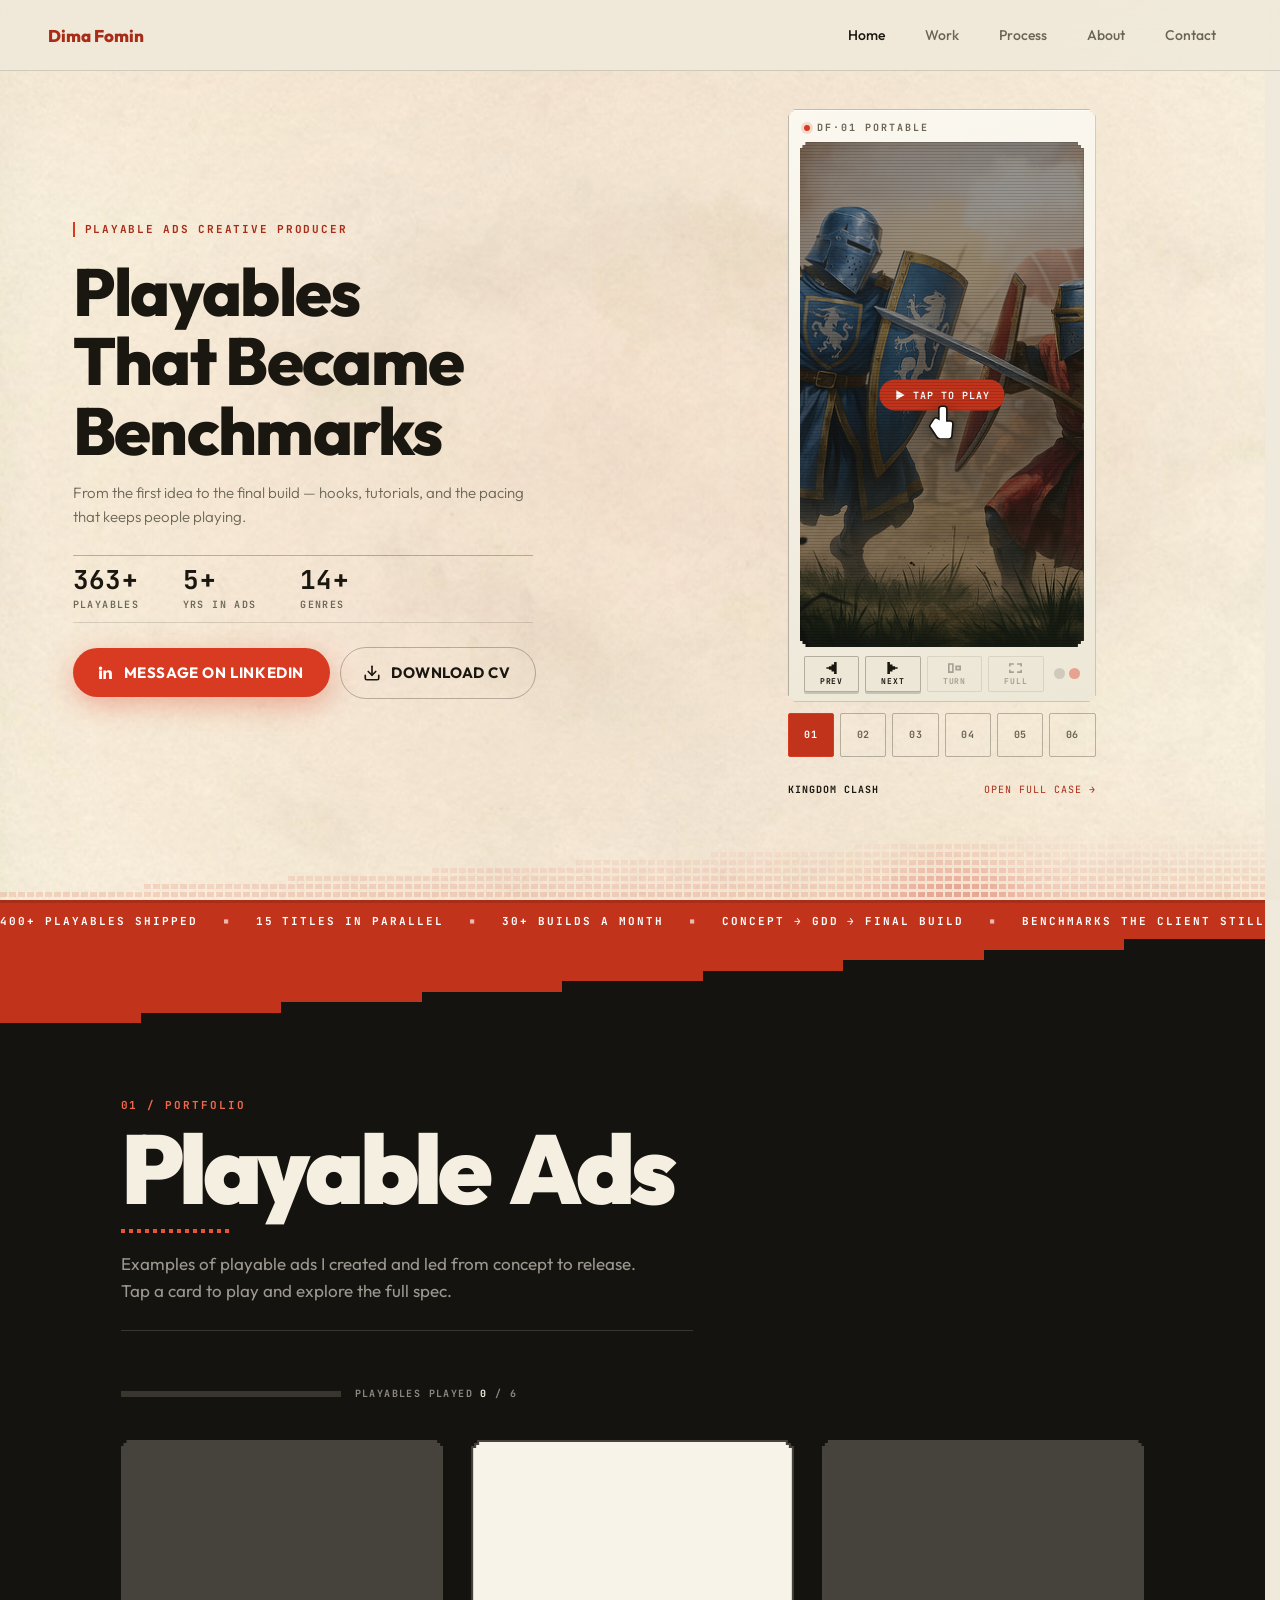
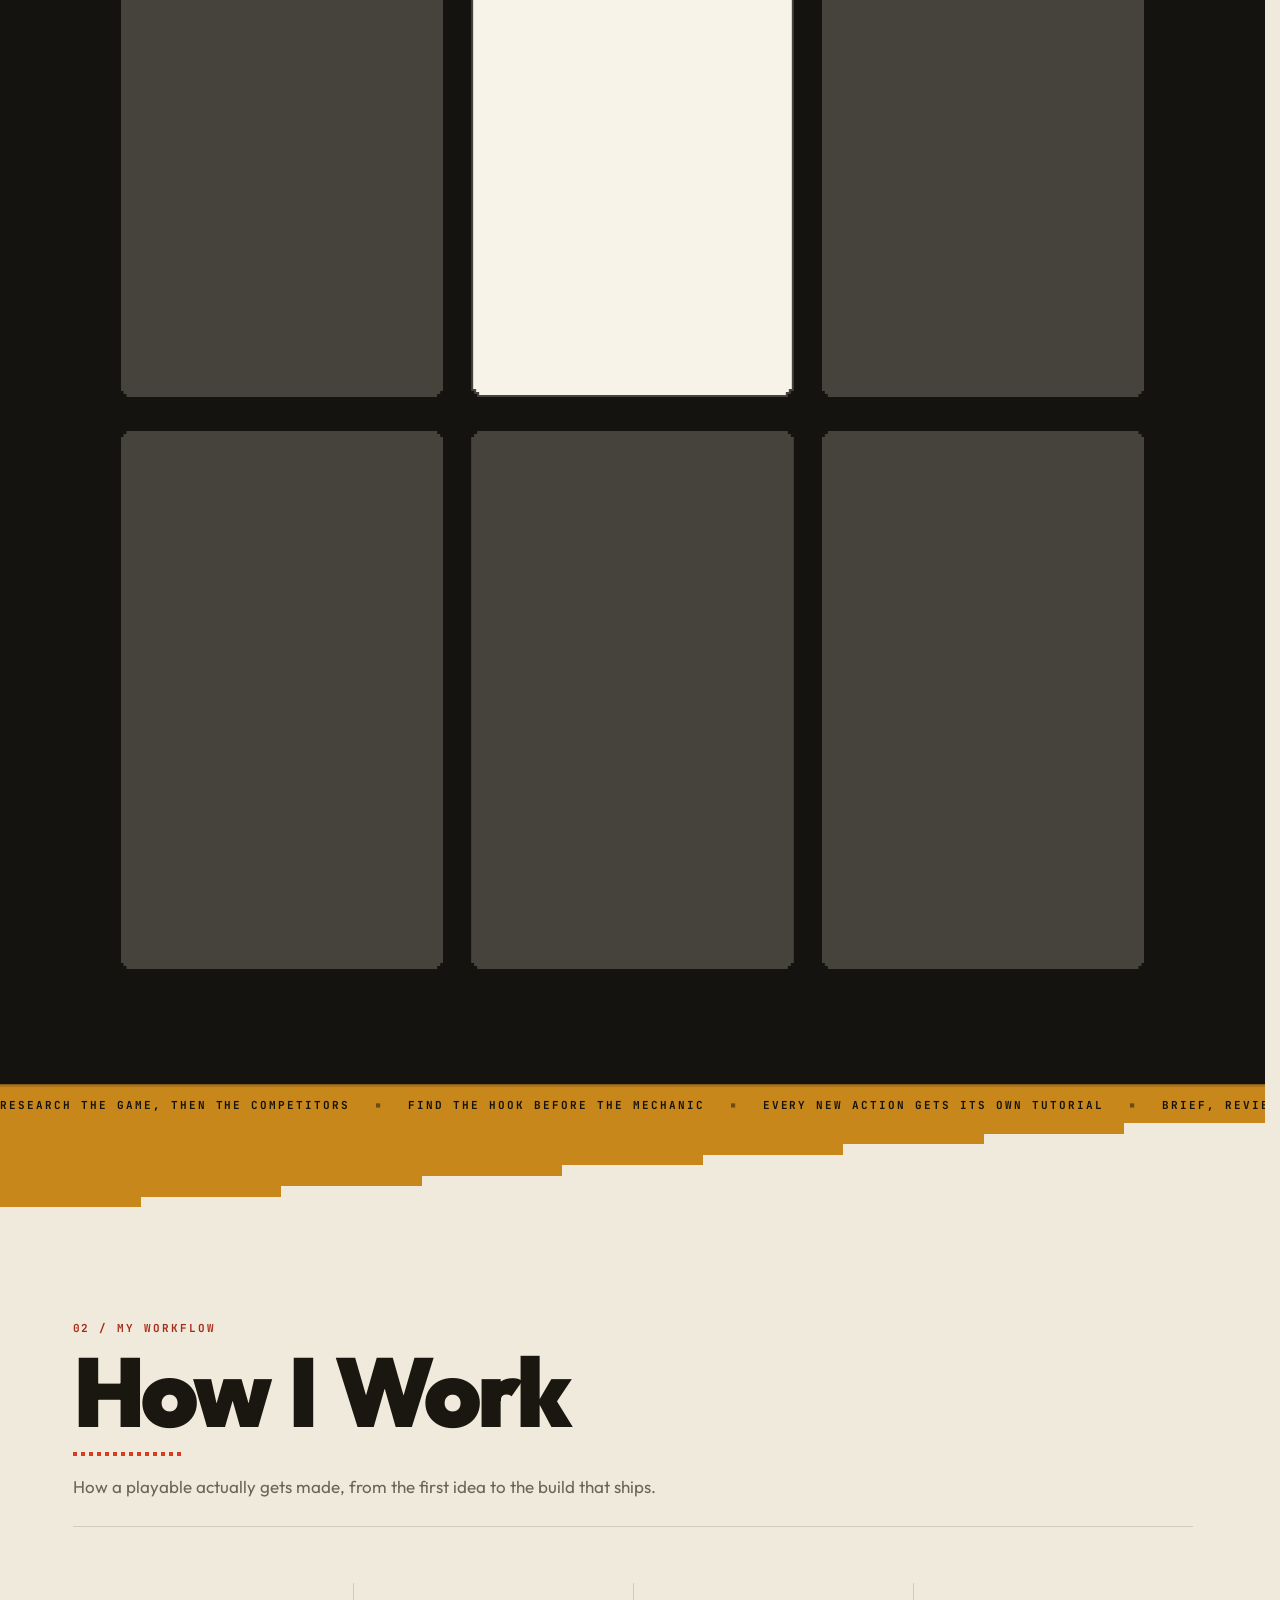
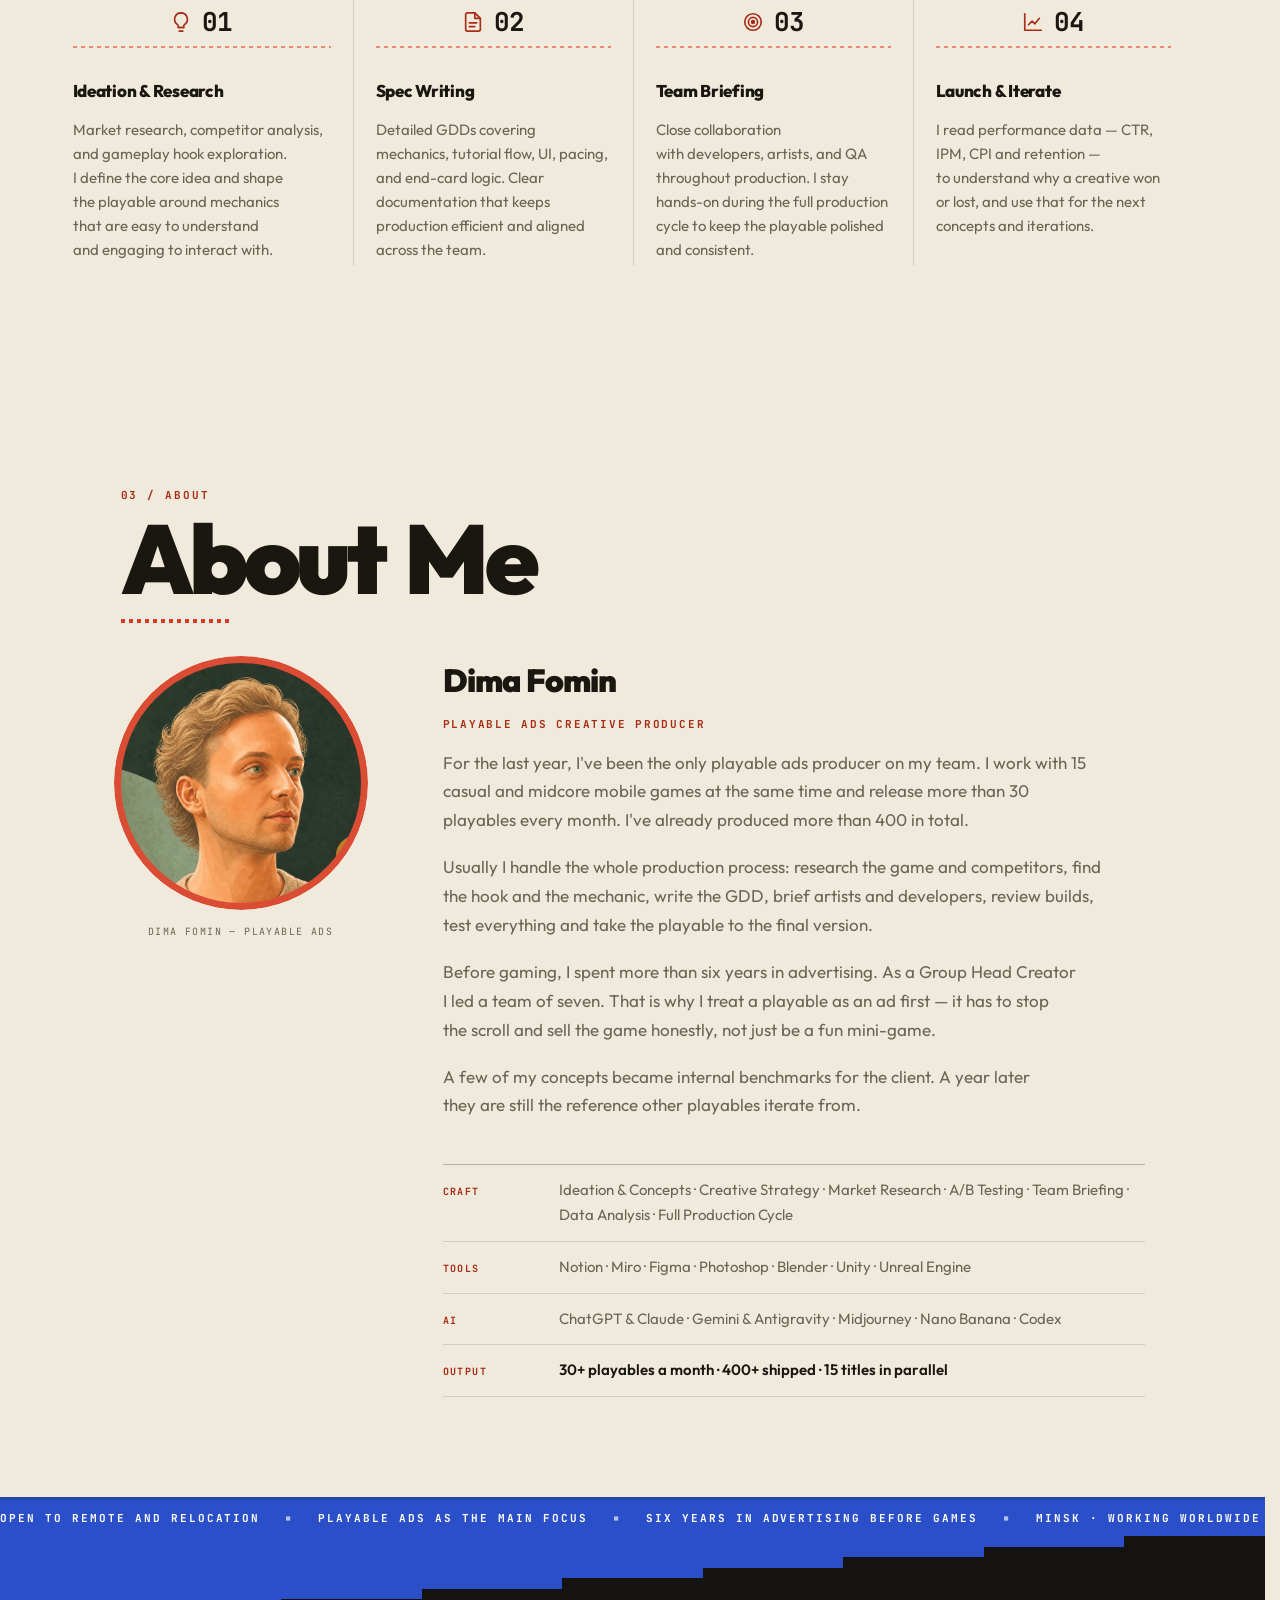
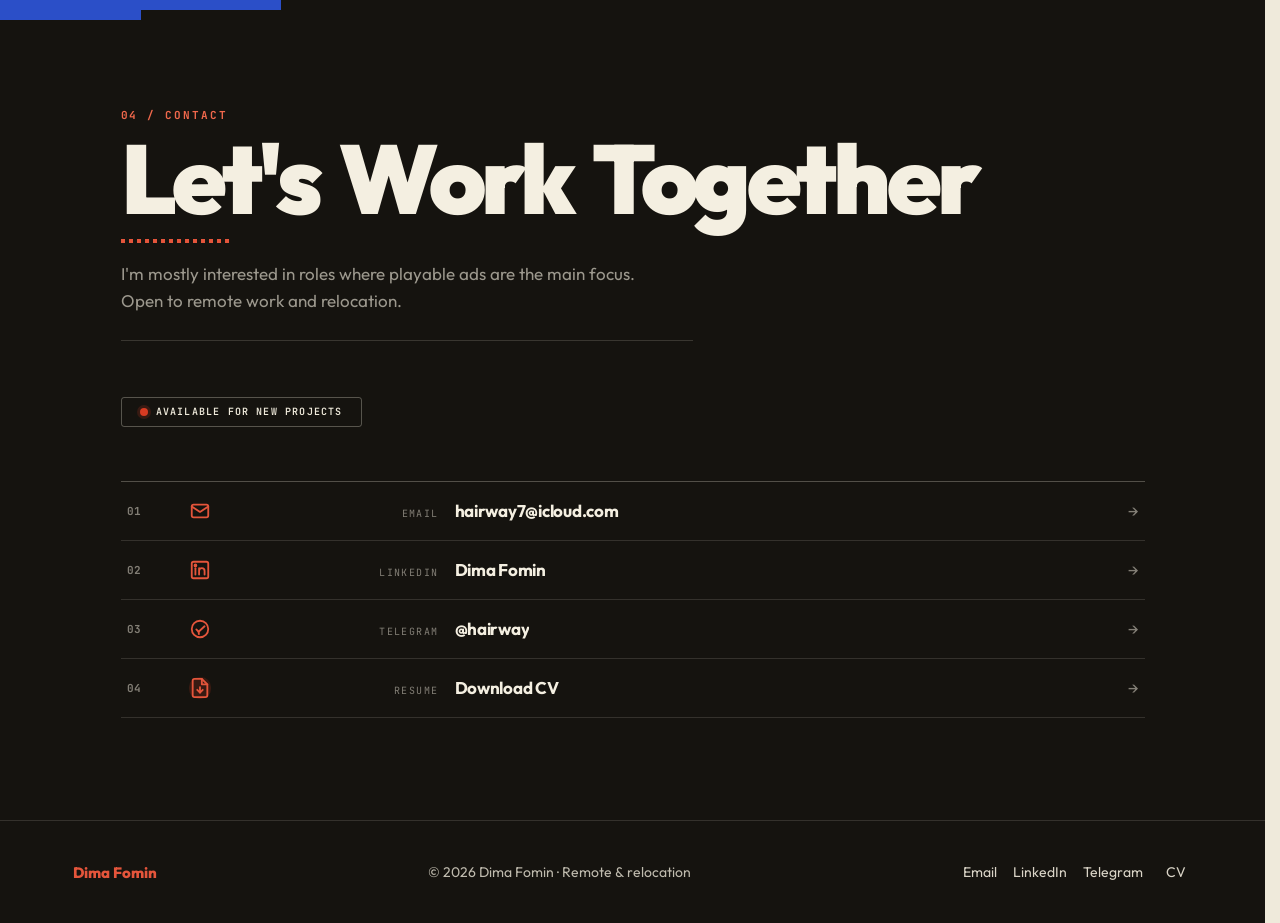
==== index.html @ 3c89cc89 "Hold the focus captions until the device has arrived The captions came out of display:none, which sk" ====
<!DOCTYPE html>
<html lang="en">
<head>
    <meta charset="UTF-8">
    <meta name="viewport" content="width=device-width, initial-scale=1.0, viewport-fit=cover">
    <meta name="description" content="Dima Fomin is a Playable Ads Creative Producer with 400+ playables produced across mobile games, from concept and GDD to production and QA.">
    <title>Dima Fomin | Playable Ads Creative Producer</title>
    <link rel="canonical" href="https://dima-fomin-my-portfolio.vercel.app/">
    <!-- Google Search Console ownership check — removing this un-verifies the property. -->
    <meta name="google-site-verification" content="kq7eRICVvbbvNA7IhNVWMTS0sqqfSNa-OddFI8MEJKI">
    <script src="gate-config.js"></script>
    <!-- Social sharing (Open Graph / Twitter) — so a pasted link shows a preview card -->
    <meta property="og:type" content="website">
    <meta property="og:url" content="https://dima-fomin-my-portfolio.vercel.app/">
    <meta property="og:title" content="Dima Fomin | Playable Ads Creative Producer">
    <meta property="og:description" content="Playable ads from concept to launch — gameplay hooks, intuitive tutorials, and conversion-driven design. Tap in to play real cases.">
    <meta property="og:image" content="https://dima-fomin-my-portfolio.vercel.app/og-image.jpg?v=3">
    <meta property="og:image:alt" content="Dima Fomin — Playable Ads Creative Producer">
    <meta name="twitter:card" content="summary_large_image">
    <meta name="twitter:title" content="Dima Fomin | Playable Ads Creative Producer">
    <meta name="twitter:description" content="Playable ads from concept to launch — gameplay hooks, intuitive tutorials, and conversion-driven design.">
    <meta name="twitter:image" content="https://dima-fomin-my-portfolio.vercel.app/og-image.jpg?v=3">
    <script type="application/ld+json">
    {
        "@context": "https://schema.org",
        "@type": "ProfilePage",
        "dateCreated": "2026-05-14T21:06:52+03:00",
        "dateModified": "2026-09-02T22:33:40+03:00",
        "mainEntity": {
            "@type": "Person",
            "@id": "https://dima-fomin-my-portfolio.vercel.app/#dima-fomin",
            "name": "Dima Fomin",
            "url": "https://dima-fomin-my-portfolio.vercel.app/",
            "image": "https://dima-fomin-my-portfolio.vercel.app/dima_photo.jpg",
            "jobTitle": "Playable Ads Creative Producer",
            "description": "Playable Ads Creative Producer with 400+ playables produced across mobile games, covering creative research, game mechanics, GDD writing, production, QA, and AI-assisted workflows.",
            "sameAs": [
                "https://www.linkedin.com/in/dima-fomin-185b94246/"
            ],
            "knowsAbout": [
                "Playable Ads",
                "Creative Production",
                "Creative Strategy",
                "Game Design",
                "Mobile Games",
                "User Acquisition",
                "Creative Testing",
                "HTML5",
                "Generative AI"
            ]
        }
    }
    </script>
    <link rel="icon" href="data:image/svg+xml,%3Csvg xmlns='http://www.w3.org/2000/svg' viewBox='0 0 100 100'%3E%3Ctext y='.9em' font-size='90'%3E%F0%9F%8E%AE%3C/text%3E%3C/svg%3E">
    <link rel="preconnect" href="https://fonts.googleapis.com">
    <link rel="preconnect" href="https://fonts.gstatic.com" crossorigin>
    <link href="https://fonts.googleapis.com/css2?family=JetBrains+Mono:wght@500;700&family=Outfit:wght@300;400;600;700;800;900&display=swap" rel="stylesheet" media="print" onload="this.media='all'">
    <noscript><link href="https://fonts.googleapis.com/css2?family=JetBrains+Mono:wght@500;700&family=Outfit:wght@300;400;600;700;800;900&display=swap" rel="stylesheet"></noscript>
    <link rel="stylesheet" href="style.css?v=80">
    <!-- with scripting off the observers never fire, so the reveal states
         would hide the page for good -->
    <noscript><style>.reveal,.reveal-blur{opacity:1!important;transform:none!important;filter:none!important;animation:none!important}</style></noscript>
</head>
<body>

<!-- GATE -->
<div id="gate" hidden>
    <div class="gate-box">
        <div class="gate-icon">🔐</div>
        <h2>Portfolio Access</h2>
        <p>This&nbsp;portfolio is&nbsp;password protected. Enter the&nbsp;password to&nbsp;continue.</p>
        <input id="pwInput" class="gate-input" type="password" placeholder="Password" autofocus>
        <button class="gate-btn" onclick="checkAuth()">Enter →</button>
        <div class="gate-error" id="gateError"></div>
    </div>
</div>

<!-- NAV -->
<nav>
    <a class="nav-logo" href="#home">Dima Fomin</a>
    <div class="nav-links">
        <a href="#home">Home</a>
        <a href="#portfolio">Work</a>
        <a href="#process">Process</a>
        <a href="#about">About</a>
        <a href="#contacts">Contact</a>
    </div>
    <button class="nav-burger" id="burger" onclick="toggleMenu()" aria-label="Menu">
        <span></span><span></span><span></span>
    </button>
</nav>
<div class="nav-drawer" id="drawer">
    <a href="#home" onclick="closeMenu()">Home</a>
    <a href="#portfolio" onclick="closeMenu()">Work</a>
    <a href="#process" onclick="closeMenu()">Process</a>
    <a href="#about" onclick="closeMenu()">About</a>
    <a href="#contacts" onclick="closeMenu()">Contact</a>
    <a href="dima_cv.pdf" download="Dima_Fomin_CV_Creative_Producer_Playable.pdf" class="nav-drawer-cv" onclick="closeMenu()">↓ Download CV</a>
</div>

<!-- HERO -->
<section id="home">
    <canvas id="heroField" aria-hidden="true"></canvas>
    <!-- focus mode borrows the Work section's ink ground, so a running build
         is a place on the page rather than a state it fell into -->
    <div class="hero-inner">
    <div class="hero-left">
        <div class="hero-tag reveal-blur">Playable Ads Creative Producer</div>
        <h1 class="hero-title reveal-blur">Playables <span class="gradient">That&nbsp;Became Benchmarks</span></h1>
        <p class="hero-sub reveal-blur">From&nbsp;the&nbsp;first idea to&nbsp;the&nbsp;final build — hooks, tutorials, and&nbsp;the&nbsp;pacing that&nbsp;keeps people playing.</p>
        <div class="hero-stats reveal-blur">
            <div class="hero-stat">
                <div class="hero-stat-val"><span class="hstat-n" data-to="400">0</span><span>+</span></div>
                <div class="hero-stat-lbl">Playables</div>
            </div>
            <div class="hero-stat-div"></div>
            <div class="hero-stat">
                <div class="hero-stat-val"><span class="hstat-n" data-to="6">0</span><span>+</span></div>
                <div class="hero-stat-lbl">Yrs in&nbsp;Ads</div>
            </div>
            <div class="hero-stat-div"></div>
            <div class="hero-stat">
                <div class="hero-stat-val"><span class="hstat-n" data-to="15">0</span><span>+</span></div>
                <div class="hero-stat-lbl">Genres</div>
            </div>
        </div>
        <div class="hero-cta reveal-blur">
            <a href="https://www.linkedin.com/in/dima-fomin-185b94246/" target="_blank" rel="noopener noreferrer" class="btn-playnow" id="heroPlayBtn">
                <svg width="17" height="17" viewBox="0 0 24 24" fill="currentColor" aria-hidden="true"><path d="M4.98 3.5a2.5 2.5 0 1 1 0 5 2.5 2.5 0 0 1 0-5zM3 9h4v12H3zM9 9h3.8v1.7h.05c.53-.95 1.83-1.95 3.77-1.95C20.4 8.75 21 11 21 14.1V21h-4v-6.1c0-1.45-.03-3.3-2.05-3.3-2.05 0-2.37 1.57-2.37 3.2V21H9z"/></svg>
                MESSAGE ON&nbsp;LINKEDIN
            </a>
            <a href="dima_cv.pdf" download="Dima_Fomin_CV_Creative_Producer_Playable.pdf" class="btn-ghost btn-cv-hero">
                <svg width="15" height="15" viewBox="0 0 24 24" fill="none" stroke="currentColor" stroke-width="2.2" stroke-linecap="round" stroke-linejoin="round">
                    <path d="M21 15v4a2 2 0 0 1-2 2H5a2 2 0 0 1-2-2v-4"/>
                    <polyline points="7 10 12 15 17 10"/>
                    <line x1="12" y1="15" x2="12" y2="3"/>
                </svg>
                Download CV
            </a>
        </div>
    </div>
    <div class="hero-right reveal-blur">
        <div class="hero-console" id="heroConsole">
            <div class="hc-shell">
                <div class="hc-brand"><span class="hc-led"></span>DF&middot;01 PORTABLE</div>
                <div class="hc-screen">
                    <div class="hc-poster" id="hcPoster">
                        <img width="512" height="512" id="hcPosterImg" src="games/game1/preview.png" alt="Kingdom Clash cover">
                        <span class="hc-play"><svg width="13" height="13" viewBox="0 0 14 14" fill="currentColor"><path d="M3 2l9 5-9 5V2z"/></svg><b>Tap to&nbsp;play</b></span>
                    </div>
                    <iframe id="hcFrame" title="Playable preview" sandbox="allow-scripts allow-same-origin" scrolling="no"></iframe>
                    <span class="tutor-wrap hc-tutor" id="hcTutor" aria-hidden="true"><svg class="playable-hand" viewBox="0 0 32 42" fill="#fff" stroke="#15130F" stroke-width="2"><path d="M15.4,1.5 A3.3,3.3 0 0,0 12.1,4.8 L12.1,17.5 L10.6,16.6 A3.3,3.3 0 0,0 6,17.2 L1.6,23.9 A3.3,3.3 0 0,0 2,28.2 L9.3,39.1 A5.3,5.3 0 0,0 13.7,42 L24,42 A4.3,4.3 0 0,0 28.3,37.7 L29.5,23 A3.3,3.3 0 0,0 26.2,19.7 L22,19.7 L22,4.8 A3.3,3.3 0 0,0 18.7,1.5 Z"/></svg></span>
                </div>
                <div class="hc-controls" id="hcControls">
                    <button type="button" class="hc-key hc-arrow" id="hcPrev" aria-label="Previous playable">
                        <svg class="hc-ico hc-ico--arrow" viewBox="0 0 12 14" aria-hidden="true"><path d="M0 6h3v2H0z M3 5h3v4H3z M6 3h3v8H6z M9 0h3v14H9z"/></svg>
                        <b>Prev</b>
                    </button>
                    <button type="button" class="hc-key hc-arrow hc-arrow--next" id="hcNext" aria-label="Next playable">
                        <svg class="hc-ico hc-ico--arrow" viewBox="0 0 12 14" aria-hidden="true"><path d="M0 6h3v2H0z M3 5h3v4H3z M6 3h3v8H6z M9 0h3v14H9z"/></svg>
                        <b>Next</b>
                    </button>
                    <button type="button" class="hc-key hc-tool" id="hcRotate" aria-label="Switch to landscape" title="Turn the screen">
                        <svg class="hc-ico" viewBox="0 0 16 12" aria-hidden="true"><path d="M0 0h7v2H0z M0 10h7v2H0z M0 2h2v8H0z M5 2h2v8H5z M9 3h7v2H9z M9 7h7v2H9z M9 5h2v2H9z M14 5h2v2h-2z"/></svg>
                        <b>Turn</b>
                    </button>
                    <button type="button" class="hc-key hc-tool" id="hcFull" aria-label="Fullscreen" title="Fullscreen">
                        <svg class="hc-ico" viewBox="0 0 16 12" aria-hidden="true"><path d="M0 0h6v2H2v2H0z M10 0h6v4h-2V2h-4z M0 8h2v2h4v2H0z M14 8h2v4h-6v-2h4z"/></svg>
                        <b>Full</b>
                    </button>
                    <button type="button" class="hc-key hc-tool hc-tool--exit" id="hcExit" aria-label="Close the playable" title="Close (Esc)">
                        <svg class="hc-ico" viewBox="0 0 15 15" aria-hidden="true"><path d="M0 0h3v3H0z M3 3h3v3H3z M6 6h3v3H6z M9 9h3v3H9z M12 12h3v3h-3z M12 0h3v3h-3z M9 3h3v3H9z M3 9h3v3H3z M0 12h3v3H0z"/></svg>
                        <b>Exit</b>
                    </button>
                    <span class="hc-abtn" aria-hidden="true"></span><span class="hc-abtn" aria-hidden="true"></span>
                </div>
            </div>
            <div class="hc-slots" aria-label="Choose a playable">
                <button type="button" class="hc-slot is-active" data-game="1" data-title="Kingdom Clash" aria-label="Kingdom Clash">01</button>
                <button type="button" class="hc-slot" data-game="2" data-title="Railroad Empire" aria-label="Railroad Empire">02</button>
                <button type="button" class="hc-slot" data-game="3" data-title="Battle Lines" aria-label="Battle Lines">03</button>
                <button type="button" class="hc-slot" data-game="4" data-title="Pocket Tales" aria-label="Pocket Tales">04</button>
                <button type="button" class="hc-slot" data-game="5" data-title="Tap Arrows" aria-label="Tap Arrows">05</button>
                <button type="button" class="hc-slot" data-game="6" data-title="Tank Stars" aria-label="Tank Stars">06</button>
            </div>
            <div class="hc-meta">
                <span class="hc-now" id="hcNow">Kingdom Clash</span>
                <a class="hc-open" id="hcOpen" href="games/game1/index.html">Open full case &rarr;</a>
            </div>
        </div>
    </div>
    </div><!-- /.hero-inner -->
    <!-- caption for focus mode: fills the free side of the screen once the
         device takes the middle -->
    <aside class="focus-side focus-side--left" id="focusSideLeft" aria-hidden="true">
        <div class="fs-card">
            <div class="fs-body">
                <span class="fs-kicker">Dima Fomin</span>
                <span class="fs-title">Playable ads creative&nbsp;producer</span>
                <ul class="fs-stats">
                    <li><b>400+</b><span>playables shipped</span></li>
                    <li><b>6+</b><span>years in&nbsp;ads</span></li>
                    <li><b>15+</b><span>genres covered</span></li>
                </ul>
                <ul class="fs-links">
                    <li><a href="https://www.linkedin.com/in/dima-fomin-185b94246/" target="_blank" rel="noopener noreferrer">LinkedIn</a></li>
                    <li><a href="https://t.me/hairway" target="_blank" rel="noopener noreferrer">Telegram</a></li>
                    <li><a href="mailto:hairway7@icloud.com">Email</a></li>
                </ul>
            </div>
        </div>
    </aside>
    <aside class="focus-side" id="focusSide" aria-hidden="true">
        <div class="fs-card">
            <div class="fs-body">
                <span class="fs-kicker fs-kicker--live">Now playing</span>
                <span class="fs-title" id="fsTitle">Kingdom Clash</span>
                <p class="fs-note">The&nbsp;shipped build, running in&nbsp;full. Step through the&nbsp;rack with&nbsp;the&nbsp;arrows, turn the&nbsp;screen, or&nbsp;take it&nbsp;fullscreen.</p>
                <ul class="fs-stats fs-stats--meta">
                    <li><b id="fsIndex">01</b><span>of&nbsp;six playables on&nbsp;the&nbsp;shelf</span></li>
                </ul>
                <a class="fs-link" id="fsLink" href="games/game1/index.html">Open full case &rarr;</a>
                <span class="fs-hint">Esc &mdash; back to&nbsp;the&nbsp;page</span>
            </div>
        </div>
    </aside>
    <div class="scroll-hint" id="scrollHint">
        <div class="sh-icon-wrap">
            <div class="sh-ring sh-ring1"></div>
            <div class="sh-ring sh-ring2"></div>
            <div class="sh-mouse">
                <svg width="38" height="56" viewBox="0 0 38 56" fill="none">
                    <rect x="1.5" y="1.5" width="35" height="53" rx="17.5" stroke="white" stroke-width="2" stroke-opacity=".75"/>
                    <rect class="sh-wheel" x="16" y="11" width="6" height="16" rx="3" fill="white"/>
                </svg>
            </div>
            <div class="sh-finger">
                <svg class="sh-hand-svg" viewBox="0 0 32 42" fill="white" stroke="rgba(0,0,0,.2)" stroke-width="1">
                    <path d="M15.4,1.5 A3.3,3.3 0 0,0 12.1,4.8 L12.1,17.5 L10.6,16.6 A3.3,3.3 0 0,0 6,17.2 L1.6,23.9 A3.3,3.3 0 0,0 2,28.2 L9.3,39.1 A5.3,5.3 0 0,0 13.7,42 L24,42 A4.3,4.3 0 0,0 28.3,37.7 L29.5,23 A3.3,3.3 0 0,0 26.2,19.7 L22,19.7 L22,4.8 A3.3,3.3 0 0,0 18.7,1.5 Z"/>
                </svg>
                <div class="sh-swipe-trail"></div>
            </div>
        </div>
        <div class="sh-chevrons">
            <div class="sh-chev"></div>
            <div class="sh-chev"></div>
            <div class="sh-chev"></div>
        </div>
        <span class="sh-label">
            <span class="sh-label-desktop">Scroll to&nbsp;explore</span>
            <span class="sh-label-mobile">Swipe to&nbsp;explore</span>
        </span>
    </div>
</section>

<!-- ACHIEVEMENT TOAST (PlayStation style) -->
<div id="achievementToast">
    <div class="ach-trophy bronze" id="achTrophy">🥉</div>
    <div class="ach-body">
        <div class="ach-header">Achievement Unlocked</div>
        <div class="ach-name" id="achName">First Steps</div>
        <div class="ach-desc" id="achDesc">Opened your first playable</div>
    </div>
</div>

<!-- PORTFOLIO -->

<div class="ticker " aria-hidden="true">
    <div class="ticker-track"><span>400+ playables shipped</span><b>&#9632;</b><span>15 titles in&nbsp;parallel</span><b>&#9632;</b><span>30+ builds a&nbsp;month</span><b>&#9632;</b><span>Concept &rarr; GDD &rarr; final build</span><b>&#9632;</b><span>Benchmarks the&nbsp;client still iterates from</span><b>&#9632;</b><span>400+ playables shipped</span><b>&#9632;</b><span>15 titles in&nbsp;parallel</span><b>&#9632;</b><span>30+ builds a&nbsp;month</span><b>&#9632;</b><span>Concept &rarr; GDD &rarr; final build</span><b>&#9632;</b><span>Benchmarks the&nbsp;client still iterates from</span><b>&#9632;</b></div>
</div>

<div class="stair stair--red-to-ink" data-dir="down" aria-hidden="true"><svg viewBox="0 0 1120 56" preserveAspectRatio="none"><path d="M0,56 L0.0,54.0 L40.0,54.0 L40.0,52.0 L80.0,52.0 L80.0,50.0 L120.0,50.0 L120.0,48.0 L160.0,48.0 L160.0,46.0 L200.0,46.0 L200.0,44.0 L240.0,44.0 L240.0,42.0 L280.0,42.0 L280.0,40.0 L320.0,40.0 L320.0,38.0 L360.0,38.0 L360.0,36.0 L400.0,36.0 L400.0,34.0 L440.0,34.0 L440.0,32.0 L480.0,32.0 L480.0,30.0 L520.0,30.0 L520.0,28.0 L560.0,28.0 L560.0,26.0 L600.0,26.0 L600.0,24.0 L640.0,24.0 L640.0,22.0 L680.0,22.0 L680.0,20.0 L720.0,20.0 L720.0,18.0 L760.0,18.0 L760.0,16.0 L800.0,16.0 L800.0,14.0 L840.0,14.0 L840.0,12.0 L880.0,12.0 L880.0,10.0 L920.0,10.0 L920.0,8.0 L960.0,8.0 L960.0,6.0 L1000.0,6.0 L1000.0,4.0 L1040.0,4.0 L1040.0,2.0 L1080.0,2.0 L1080.0,0.0 L1120.0,0.0 L1120,56 Z"/></svg></div>

<section id="portfolio">
    <div class="section-label reveal">Portfolio</div>
    <h2 class="section-title reveal">Playable Ads</h2>
    <p class="section-sub reveal">Examples of&nbsp;playable ads I created and&nbsp;led from&nbsp;concept to&nbsp;release. Tap&nbsp;a&nbsp;card to&nbsp;play and&nbsp;explore the&nbsp;full spec.</p>
    <div class="ach-progress-wrap reveal" id="achProgressWrap">
        <div class="ach-progress-bar-bg"><div class="ach-progress-bar-fill" id="achProgressFill"></div></div>
        <div class="ach-progress-label" id="achProgressLabel">Playables played <b>0</b> / 6</div>
    </div>
    <div class="games-grid" id="gamesGrid">
        <a class="game-card" href="games/game1/index.html" id="card-game1" data-tags="idle merge strategy">
            <span class="cart">
            <span class="cart-head"><span class="cart-no">Playable 01</span><span class="cart-badge">&#9733; Benchmark</span></span>
            <div class="tutor-wrap" id="tutorHand">
                <svg class="playable-hand" viewBox="0 0 32 42" fill="#fff" stroke="#000" stroke-width="2">
                    <path d="M15.4,1.5 A3.3,3.3 0 0,0 12.1,4.8 L12.1,17.5 L10.6,16.6 A3.3,3.3 0 0,0 6,17.2 L1.6,23.9 A3.3,3.3 0 0,0 2,28.2 L9.3,39.1 A5.3,5.3 0 0,0 13.7,42 L24,42 A4.3,4.3 0 0,0 28.3,37.7 L29.5,23 A3.3,3.3 0 0,0 26.2,19.7 L22,19.7 L22,4.8 A3.3,3.3 0 0,0 18.7,1.5 Z"/>
                </svg>
            </div>
            <div class="card-thumb loading">
                <div class="skeleton-shimmer"></div>
                <img width="512" height="512" src="games/game1/preview.png" alt="Kingdom Clash" loading="lazy">
                <div class="card-overlay">
                    <div class="card-play"><svg width="14" height="14" viewBox="0 0 14 14" fill="currentColor"><path d="M3 2l9 5-9 5V2z"/></svg>Open playable</div>
                </div>
            </div>
            <div class="card-body">
                <div class="card-tags"><span class="tag">Idle</span><span class="tag">Merge</span><span class="tag">Strategy</span><span class="cart-go">Play &#9656;</span></div>
                <div class="card-role">Ideation · Spec · Production</div>
                <div class="card-title">Kingdom Clash</div>
                <div class="card-desc">Built a&nbsp;unit-purchasing mechanic focused on&nbsp;readability, pacing, and&nbsp;escalating enemy pressure — from&nbsp;concept to&nbsp;final build.</div>
            </div>

                    </span>
        </a>
        <a class="game-card" href="games/game2/index.html" id="card-game2" data-tags="tycoon strategy casual">
            <span class="cart">
            <span class="cart-head"><span class="cart-no">Playable 02</span><span class="cart-badge">&#9733; Benchmark</span></span>
            <div class="card-thumb loading">
                <div class="skeleton-shimmer"></div>
                <img width="512" height="512" src="games/game2/preview.png" alt="Railroad Empire" loading="lazy">
                <div class="card-overlay">
                    <div class="card-play"><svg width="14" height="14" viewBox="0 0 14 14" fill="currentColor"><path d="M3 2l9 5-9 5V2z"/></svg>Open playable</div>
                </div>
            </div>
            <div class="card-body">
                <div class="card-tags"><span class="tag">Tycoon</span><span class="tag">Strategy</span><span class="tag">Casual</span><span class="cart-go">Play &#9656;</span></div>
                <div class="card-role">Concept · Spec · Production</div>
                <div class="card-title">Railroad Empire</div>
                <div class="card-desc">Designed the&nbsp;level, economy, resource collection, and&nbsp;upgrade systems for&nbsp;a&nbsp;full-funnel playable ad with&nbsp;end-to-end production ownership.</div>
            </div>

                    </span>
        </a>
        <a class="game-card" href="games/game3/index.html" id="card-game3" data-tags="puzzle rpg match-3">
            <span class="cart">
            <span class="cart-head"><span class="cart-no">Playable 03</span><span class="cart-badge">&#9733; Benchmark</span></span>
            <div class="card-thumb loading">
                <div class="skeleton-shimmer"></div>
                <img width="512" height="512" src="games/game3/preview.png?v=2" alt="Battle Lines" loading="lazy">
                <div class="card-overlay">
                    <div class="card-play"><svg width="14" height="14" viewBox="0 0 14 14" fill="currentColor"><path d="M3 2l9 5-9 5V2z"/></svg>Open playable</div>
                </div>
            </div>
            <div class="card-body">
                <div class="card-tags"><span class="tag">Puzzle</span><span class="tag">Match-3</span><span class="tag">RPG</span><span class="cart-go">Play &#9656;</span></div>
                <div class="card-role">Concept · Spec · Direction</div>
                <div class="card-title">Battle Lines: Puzzle Fighter</div>
                <div class="card-desc">Built the&nbsp;level flow, enemy placement, difficulty pacing, and&nbsp;player navigation systems.</div>
            </div>

                    </span>
        </a>
        <a class="game-card" href="games/game4/index.html" id="card-game4" data-tags="survival city-builder casual">
            <span class="cart">
            <span class="cart-head"><span class="cart-no">Playable 04</span><span class="cart-badge cart-badge--empty"></span></span>
            <div class="card-thumb loading">
                <div class="skeleton-shimmer"></div>
                <img width="512" height="512" src="games/game4/preview.png" alt="Pocket Tales" loading="lazy">
                <div class="card-overlay">
                    <div class="card-play"><svg width="14" height="14" viewBox="0 0 14 14" fill="currentColor"><path d="M3 2l9 5-9 5V2z"/></svg>Open playable</div>
                </div>
            </div>
            <div class="card-body">
                <div class="card-tags"><span class="tag">Survival</span><span class="tag">City Builder</span><span class="tag">Casual</span><span class="cart-go">Play &#9656;</span></div>
                <div class="card-role">Direction · Brief · Mechanics</div>
                <div class="card-title">Pocket Tales</div>
                <div class="card-desc">Directed gameplay scenarios, designed new mechanics, and&nbsp;led the&nbsp;playable through full production from&nbsp;concept to&nbsp;launch.</div>
            </div>

                    </span>
        </a>
        <a class="game-card" href="games/game5/index.html" id="card-game5" data-tags="puzzle logic casual">
            <span class="cart">
            <span class="cart-head"><span class="cart-no">Playable 05</span><span class="cart-badge cart-badge--empty"></span></span>
            <div class="card-thumb loading">
                <div class="skeleton-shimmer"></div>
                <img width="512" height="512" src="games/game5/preview.png" alt="Tap Arrows Gallery" loading="lazy">
                <div class="card-overlay">
                    <div class="card-play"><svg width="14" height="14" viewBox="0 0 14 14" fill="currentColor"><path d="M3 2l9 5-9 5V2z"/></svg>Open playable</div>
                </div>
            </div>
            <div class="card-body">
                <div class="card-tags"><span class="tag">Puzzle</span><span class="tag">Logic</span><span class="tag">Casual</span><span class="cart-go">Play &#9656;</span></div>
                <div class="card-role">Concept · Spec · Production</div>
                <div class="card-title">Tap Arrows Gallery</div>
                <div class="card-desc">Created a&nbsp;music-based mechanic adapted to&nbsp;the&nbsp;game's existing core loop, with&nbsp;full production from&nbsp;concept to&nbsp;launch.</div>
            </div>

                    </span>
        </a>
        <a class="game-card" href="games/game6/index.html" id="card-game6" data-tags="arcade action turn-based">
            <span class="cart">
            <span class="cart-head"><span class="cart-no">Playable 06</span><span class="cart-badge cart-badge--empty"></span></span>
            <div class="card-thumb loading">
                <div class="skeleton-shimmer"></div>
                <img width="512" height="512" src="games/game6/preview.png" alt="Tank Stars" loading="lazy">
                <div class="card-overlay">
                    <div class="card-play"><svg width="14" height="14" viewBox="0 0 14 14" fill="currentColor"><path d="M3 2l9 5-9 5V2z"/></svg>Open playable</div>
                </div>
            </div>
            <div class="card-body">
                <div class="card-tags"><span class="tag">Arcade</span><span class="tag">Action</span><span class="tag">Turn-Based</span><span class="cart-go">Play &#9656;</span></div>
                <div class="card-role">Concept · Hook · Production</div>
                <div class="card-title">Tank Stars</div>
                <div class="card-desc">Designed a&nbsp;hook-driven gameplay scenario with&nbsp;balanced progression, upgrade mechanics, and&nbsp;full playable production.</div>
            </div>

                    </span>
        </a>
    </div>
</section>


<!-- PROCESS -->
<div class="ticker ticker--amber" aria-hidden="true">
    <div class="ticker-track"><span>Research the&nbsp;game, then the&nbsp;competitors</span><b>&#9632;</b><span>Find the&nbsp;hook before the&nbsp;mechanic</span><b>&#9632;</b><span>Every new action gets its&nbsp;own tutorial</span><b>&#9632;</b><span>Brief, review, test, ship</span><b>&#9632;</b><span>Read the&nbsp;numbers, iterate</span><b>&#9632;</b><span>Research the&nbsp;game, then the&nbsp;competitors</span><b>&#9632;</b><span>Find the&nbsp;hook before the&nbsp;mechanic</span><b>&#9632;</b><span>Every new action gets its&nbsp;own tutorial</span><b>&#9632;</b><span>Brief, review, test, ship</span><b>&#9632;</b><span>Read the&nbsp;numbers, iterate</span><b>&#9632;</b></div>
</div>

<div class="stair stair--amber-to-bone" data-dir="down" aria-hidden="true"><svg viewBox="0 0 1120 56" preserveAspectRatio="none"><path d="M0,56 L0.0,54.0 L40.0,54.0 L40.0,52.0 L80.0,52.0 L80.0,50.0 L120.0,50.0 L120.0,48.0 L160.0,48.0 L160.0,46.0 L200.0,46.0 L200.0,44.0 L240.0,44.0 L240.0,42.0 L280.0,42.0 L280.0,40.0 L320.0,40.0 L320.0,38.0 L360.0,38.0 L360.0,36.0 L400.0,36.0 L400.0,34.0 L440.0,34.0 L440.0,32.0 L480.0,32.0 L480.0,30.0 L520.0,30.0 L520.0,28.0 L560.0,28.0 L560.0,26.0 L600.0,26.0 L600.0,24.0 L640.0,24.0 L640.0,22.0 L680.0,22.0 L680.0,20.0 L720.0,20.0 L720.0,18.0 L760.0,18.0 L760.0,16.0 L800.0,16.0 L800.0,14.0 L840.0,14.0 L840.0,12.0 L880.0,12.0 L880.0,10.0 L920.0,10.0 L920.0,8.0 L960.0,8.0 L960.0,6.0 L1000.0,6.0 L1000.0,4.0 L1040.0,4.0 L1040.0,2.0 L1080.0,2.0 L1080.0,0.0 L1120.0,0.0 L1120,56 Z"/></svg></div>
<section id="process">
    <div class="section-label reveal">My&nbsp;Workflow</div>
    <h2 class="section-title reveal">How&nbsp;I Work</h2>
    <p class="section-sub reveal">How&nbsp;a&nbsp;playable actually gets made, from&nbsp;the&nbsp;first idea to&nbsp;the&nbsp;build that&nbsp;ships.</p>
    <div class="process-track">
        <div class="process-step reveal">
            <div class="process-num">
                <span class="pnum-icon"><svg viewBox="0 0 24 24" fill="none" stroke="currentColor" stroke-width="1.8" stroke-linecap="round" stroke-linejoin="round"><path d="M9 18h6"/><path d="M10 22h4"/><path d="M12 2a7 7 0 0 0-4 12.7c.6.5 1 1.2 1 2V18h6v-1.3c0-.8.4-1.5 1-2A7 7 0 0 0 12 2Z"/></svg></span>
                <span class="pnum-badge">01</span>
            </div>
            <div class="process-content">
                <div class="process-title">Ideation &amp; Research</div>
                <div class="process-desc">Market research, competitor analysis, and&nbsp;gameplay hook exploration. I&nbsp;define the&nbsp;core idea and&nbsp;shape the&nbsp;playable around mechanics that&nbsp;are&nbsp;easy to&nbsp;understand and&nbsp;engaging to&nbsp;interact with.</div>
            </div>
        </div>
        <div class="process-step reveal">
            <div class="process-num">
                <span class="pnum-icon"><svg viewBox="0 0 24 24" fill="none" stroke="currentColor" stroke-width="1.8" stroke-linecap="round" stroke-linejoin="round"><path d="M14 2H6a2 2 0 0 0-2 2v16a2 2 0 0 0 2 2h12a2 2 0 0 0 2-2V8z"/><polyline points="14 2 14 8 20 8"/><line x1="8" y1="13" x2="16" y2="13"/><line x1="8" y1="17" x2="14" y2="17"/></svg></span>
                <span class="pnum-badge">02</span>
            </div>
            <div class="process-content">
                <div class="process-title">Spec Writing</div>
                <div class="process-desc">Detailed GDDs covering mechanics, tutorial flow, UI, pacing, and&nbsp;end-card logic. Clear documentation that&nbsp;keeps production efficient and&nbsp;aligned across the&nbsp;team.</div>
            </div>
        </div>
        <div class="process-step reveal">
            <div class="process-num">
                <span class="pnum-icon"><svg viewBox="0 0 24 24" fill="none" stroke="currentColor" stroke-width="1.8" stroke-linecap="round" stroke-linejoin="round"><circle cx="12" cy="12" r="9"/><circle cx="12" cy="12" r="5"/><circle cx="12" cy="12" r="1.5" fill="currentColor"/></svg></span>
                <span class="pnum-badge">03</span>
            </div>
            <div class="process-content">
                <div class="process-title">Team Briefing</div>
                <div class="process-desc">Close collaboration with&nbsp;developers, artists, and&nbsp;QA throughout production. I stay hands-on&nbsp;during the&nbsp;full production cycle to&nbsp;keep the&nbsp;playable polished and&nbsp;consistent.</div>
            </div>
        </div>
        <div class="process-step reveal">
            <div class="process-num">
                <span class="pnum-icon"><svg viewBox="0 0 24 24" fill="none" stroke="currentColor" stroke-width="1.8" stroke-linecap="round" stroke-linejoin="round"><path d="M3 3v18h18"/><path d="M7 15l4-4 3 3 5-6"/></svg></span>
                <span class="pnum-badge">04</span>
            </div>
            <div class="process-content">
                <div class="process-title">Launch &amp; Iterate</div>
                <div class="process-desc">I read performance data — CTR, IPM, CPI and&nbsp;retention — to&nbsp;understand why&nbsp;a&nbsp;creative won or&nbsp;lost, and&nbsp;use that&nbsp;for&nbsp;the&nbsp;next concepts and&nbsp;iterations.</div>
            </div>
        </div>
    </div>
</section>

<!-- ABOUT -->
<section id="about">
    <div class="section-label reveal">About</div>
    <h2 class="section-title reveal">About Me</h2>
    <div class="about-hero reveal">
        <div class="about-photo-wrap">
            <div class="about-photo" style="overflow: hidden; padding: 0;">
                <img src="dima_photo.jpg" width="900" height="1124" alt="Portrait" style="width: 100%; height: 100%; object-fit: cover; object-position: center top; transform-origin: 50% 42%; transform: scale(1.3); display: block;">
            </div>
        </div>
        <div class="about-bio">
            <div class="about-name">Dima Fomin</div>
            <div class="about-role">Playable Ads Creative Producer</div>
            <p class="about-text">For&nbsp;the&nbsp;last year, I've been the&nbsp;only&nbsp;playable ads producer on&nbsp;my&nbsp;team. I work with&nbsp;15 casual and&nbsp;midcore mobile games at&nbsp;the&nbsp;same time and&nbsp;release more than&nbsp;30 playables every month. I've already produced more than&nbsp;400 in&nbsp;total.</p>
            <p class="about-text">Usually I handle the&nbsp;whole production process: research the&nbsp;game and&nbsp;competitors, find the&nbsp;hook and&nbsp;the&nbsp;mechanic, write the&nbsp;GDD, brief artists and&nbsp;developers, review builds, test everything and&nbsp;take the&nbsp;playable to&nbsp;the&nbsp;final version.</p>
            <p class="about-text">Before gaming, I spent more than&nbsp;six years in&nbsp;advertising. As&nbsp;a&nbsp;Group Head Creator I&nbsp;led a&nbsp;team of&nbsp;seven. That&nbsp;is&nbsp;why&nbsp;I treat a&nbsp;playable as&nbsp;an&nbsp;ad first — it&nbsp;has&nbsp;to&nbsp;stop the&nbsp;scroll and&nbsp;sell the&nbsp;game honestly, not&nbsp;just&nbsp;be&nbsp;a&nbsp;fun mini-game.</p>
            <p class="about-text">A&nbsp;few of&nbsp;my&nbsp;concepts became internal benchmarks for&nbsp;the&nbsp;client. A&nbsp;year later they&nbsp;are&nbsp;still the&nbsp;reference other playables iterate from.</p>
            <div class="spec-sheet">
                <div class="spec-row"><div class="spec-key">Craft</div><div class="spec-val">Ideation &amp; Concepts · Creative Strategy · Market Research · A/B Testing · Team Briefing · Data Analysis · Full Production Cycle</div></div>
                <div class="spec-row"><div class="spec-key">Tools</div><div class="spec-val">Notion · Miro · Figma · Photoshop · Blender · Unity · Unreal Engine</div></div>
                <div class="spec-row"><div class="spec-key">AI</div><div class="spec-val">ChatGPT &amp; Claude · Gemini &amp; Antigravity · Midjourney · Nano Banana · Codex</div></div>
                <div class="spec-row"><div class="spec-key">Output</div><div class="spec-val">30+ playables a&nbsp;month · 400+ shipped · 15 titles in&nbsp;parallel</div></div>
            </div>
        </div>
    </div>
</section>


<div class="ticker ticker--alt" aria-hidden="true">
    <div class="ticker-track"><span>Open to&nbsp;remote and&nbsp;relocation</span><b>&#9632;</b><span>Playable ads as&nbsp;the&nbsp;main focus</span><b>&#9632;</b><span>Six years in&nbsp;advertising before games</span><b>&#9632;</b><span>Minsk &middot; working worldwide</span><b>&#9632;</b><span>Open to&nbsp;remote and&nbsp;relocation</span><b>&#9632;</b><span>Playable ads as&nbsp;the&nbsp;main focus</span><b>&#9632;</b><span>Six years in&nbsp;advertising before games</span><b>&#9632;</b><span>Minsk &middot; working worldwide</span><b>&#9632;</b></div>
</div>

<div class="stair stair--blue-to-ink" data-dir="down" aria-hidden="true"><svg viewBox="0 0 1120 56" preserveAspectRatio="none"><path d="M0,56 L0.0,54.0 L40.0,54.0 L40.0,52.0 L80.0,52.0 L80.0,50.0 L120.0,50.0 L120.0,48.0 L160.0,48.0 L160.0,46.0 L200.0,46.0 L200.0,44.0 L240.0,44.0 L240.0,42.0 L280.0,42.0 L280.0,40.0 L320.0,40.0 L320.0,38.0 L360.0,38.0 L360.0,36.0 L400.0,36.0 L400.0,34.0 L440.0,34.0 L440.0,32.0 L480.0,32.0 L480.0,30.0 L520.0,30.0 L520.0,28.0 L560.0,28.0 L560.0,26.0 L600.0,26.0 L600.0,24.0 L640.0,24.0 L640.0,22.0 L680.0,22.0 L680.0,20.0 L720.0,20.0 L720.0,18.0 L760.0,18.0 L760.0,16.0 L800.0,16.0 L800.0,14.0 L840.0,14.0 L840.0,12.0 L880.0,12.0 L880.0,10.0 L920.0,10.0 L920.0,8.0 L960.0,8.0 L960.0,6.0 L1000.0,6.0 L1000.0,4.0 L1040.0,4.0 L1040.0,2.0 L1080.0,2.0 L1080.0,0.0 L1120.0,0.0 L1120,56 Z"/></svg></div>

<!-- CONTACTS -->
<section id="contacts">
    <div class="section-label reveal">Contact</div>
    <h2 class="section-title reveal">Let's Work Together</h2>
    <p class="section-sub reveal">I'm mostly interested in&nbsp;roles where playable ads are&nbsp;the&nbsp;main focus. Open&nbsp;to&nbsp;remote work and&nbsp;relocation.</p>
    <div class="avail-status reveal">
        <span class="avail-dot"></span>
        Available for&nbsp;new projects
    </div>
    <div class="contact-grid reveal">
        <a class="contact-card" href="mailto:hairway7@icloud.com" id="contact-email">
            <span class="contact-no">01</span>
            <div class="contact-icon">
                <svg viewBox="0 0 24 24">
                    <rect x="3" y="5" width="18" height="14" rx="2"/>
                    <polyline points="3 7 12 13 21 7"/>
                </svg>
            </div>
            <div class="contact-info"><div class="contact-label">Email</div><div class="contact-value">hairway7@icloud.com</div></div>
        </a>
        <a class="contact-card" href="https://www.linkedin.com/in/dima-fomin-185b94246/" target="_blank" rel="noopener noreferrer" id="contact-li">
            <span class="contact-no">02</span>
            <div class="contact-icon">
                <svg viewBox="0 0 24 24"><rect x="3" y="3" width="18" height="18" rx="2"/><line x1="7" y1="10" x2="7" y2="17"/><circle cx="7" cy="7" r="1"/><path d="M11 17v-7M11 13a3 3 0 0 1 6 0v4"/></svg>
            </div>
            <div class="contact-info"><div class="contact-label">LinkedIn</div><div class="contact-value">Dima Fomin</div></div>
        </a>
        <a class="contact-card" href="https://t.me/hairway" target="_blank" rel="noopener noreferrer" id="contact-tg">
            <span class="contact-no">03</span>
            <div class="contact-icon">
                <svg viewBox="0 0 24 24"><circle cx="12" cy="12" r="9"/><path d="M8 12.5l2.5 2.5L17 9"/><path d="M10.5 15l.3 2.6"/></svg>
            </div>
            <div class="contact-info"><div class="contact-label">Telegram</div><div class="contact-value">@hairway</div></div>
        </a>
        <a class="contact-card contact-card--cv" href="dima_cv.pdf" download="Dima_Fomin_CV_Creative_Producer_Playable.pdf" id="contact-cv">
            <span class="contact-no">04</span>
            <div class="contact-icon">
                <svg viewBox="0 0 24 24">
                    <path d="M14 2H6a2 2 0 0 0-2 2v16a2 2 0 0 0 2 2h12a2 2 0 0 0 2-2V8z"/>
                    <polyline points="14 2 14 8 20 8"/>
                    <line x1="12" y1="11" x2="12" y2="17"/>
                    <polyline points="9 14 12 17 15 14"/>
                </svg>
            </div>
            <div class="contact-info"><div class="contact-label">Resume</div><div class="contact-value">Download CV</div></div>
        </a>
    </div>
</section>

<!-- FOOTER -->
<footer>
    <div class="footer-inner">
        <div class="footer-brand">
            <a class="footer-logo" href="#home">Dima Fomin</a>
        </div>
        <span class="footer-copy">&copy; 2026 Dima Fomin &middot; Remote &amp;&nbsp;relocation</span>
        <div class="footer-links">
            <a href="mailto:hairway7@icloud.com">Email</a>
            <a href="https://www.linkedin.com/in/dima-fomin-185b94246/" target="_blank" rel="noopener noreferrer">LinkedIn</a>
            <a href="https://t.me/hairway" target="_blank" rel="noopener noreferrer">Telegram</a>
            <a href="dima_cv.pdf" download="Dima_Fomin_CV_Creative_Producer_Playable.pdf">CV</a>
        </div>
    </div>
</footer>

<div class="sticky-cta" id="stickyCta">
    <a href="#contacts" class="sticky-cta-btn">Let's Talk →</a>
</div>

<script>
    // GATE_ENABLED lives in gate-config.js so the portfolio and the game pages
    // read the same flag. When false the gate never renders and the password
    // code below simply stays unused.
    // Obfuscated, NOT real security — a client-side gate only keeps the casually
    // curious out. Anyone can decode this; use server-side auth for real secrets.
    const PW_ENC = "bGV0c3RhbGs=";
    function checkAuth() {
        const val = document.getElementById('pwInput').value;
        let enc = '';
        try { enc = btoa(val); } catch (e) { enc = ''; } // btoa throws on non-ASCII input
        if (enc === PW_ENC) {
            sessionStorage.setItem('isAuthorized','true');
            document.getElementById('gate').style.display = 'none';
            revealHero();
        } else {
            document.getElementById('gateError').textContent = 'Incorrect password. Try again.';
            document.getElementById('pwInput').value = '';
            document.getElementById('pwInput').focus();
        }
    }
    document.getElementById('pwInput').addEventListener('keydown', e => { if(e.key==='Enter') checkAuth(); });

    // The hero's entrance plays only once the visitor is past the gate, so the
    // first impression actually lands instead of finishing behind the password.
    let heroRevealed = false;
    function revealHero() {
        if (heroRevealed) return;
        heroRevealed = true;
        document.body.classList.add('entered');
        document.querySelectorAll('.hstat-n').forEach(el => animateCounter(el, +el.dataset.to, 900));
        const sh = document.getElementById('scrollHint');
        if (sh && !sessionStorage.getItem('scrollHintSeen')) {
            setTimeout(() => {
                if (!sessionStorage.getItem('scrollHintSeen')) sh.classList.add('visible');
            }, 2400);
        }
    }
    // The gate ships hidden so crawlers and link-preview bots get the real page
    // instead of the password screen; it is revealed only when actually needed.
    if (GATE_ENABLED && sessionStorage.getItem('isAuthorized') !== 'true') {
        document.getElementById('gate').hidden = false;
    } else {
        revealHero();
    }

    function toggleMenu() {
        const b = document.getElementById('burger'), d = document.getElementById('drawer');
        b.classList.toggle('open'); d.classList.toggle('open');
        document.body.style.overflow = d.classList.contains('open') ? 'hidden' : '';
    }
    function closeMenu() {
        document.getElementById('burger').classList.remove('open');
        document.getElementById('drawer').classList.remove('open');
        document.body.style.overflow = '';
    }


    // ── SKELETON IMAGE LOADING ──
    document.querySelectorAll('.card-thumb.loading img').forEach(img => {
        const thumb = img.closest('.card-thumb');
        const onLoad = () => { thumb.classList.remove('loading'); thumb.classList.add('loaded'); };
        if (img.complete) onLoad();
        else img.addEventListener('load', onLoad);
    });

    // JS Ripple Effect for CTAs
    document.querySelectorAll('.btn-playnow, .btn-ghost').forEach(btn => {
        btn.addEventListener('click', function(e) {
            let rect = this.getBoundingClientRect();
            let x = e.clientX - rect.left;
            let y = e.clientY - rect.top;
            let ripple = document.createElement('span');
            ripple.className = 'ripple';
            ripple.style.left = x + 'px';
            ripple.style.top = y + 'px';
            let size = Math.max(rect.width, rect.height);
            ripple.style.width = size + 'px';
            ripple.style.height = size + 'px';
            ripple.style.marginTop = -(size/2) + 'px';
            ripple.style.marginLeft = -(size/2) + 'px';
            this.appendChild(ripple);
            setTimeout(() => ripple.remove(), 600);
        });
    });

    // ── SCROLL HINT TUTORIAL ── (revealHero shows it once the hero settles)
    const scrollHint = document.getElementById('scrollHint');
    if (scrollHint && !sessionStorage.getItem('scrollHintSeen')) {
        window.addEventListener('scroll', () => {
            scrollHint.classList.remove('visible');
            scrollHint.classList.add('gone');
            sessionStorage.setItem('scrollHintSeen', '1');
        }, { passive: true, once: true });
    }

    // ── HERO STATS COUNTER ── (run by revealHero, in sync with the entrance)
    function animateCounter(el, target, dur) {
        let v = 0, step = target / (dur / 16);
        const tick = () => { v = Math.min(v + step, target); el.textContent = Math.round(v); if (v < target) requestAnimationFrame(tick); };
        requestAnimationFrame(tick);
    }

    // Hero Background Glow Parallax
    const homeSect = document.getElementById('home');
    if (homeSect) {
        homeSect.addEventListener('mousemove', e => {
            const rect = homeSect.getBoundingClientRect();
            const x = ((e.clientX - rect.left) / rect.width) * 100;
            const y = ((e.clientY - rect.top) / rect.height) * 100;
            homeSect.style.setProperty('--mouse-x', `${x}%`);
            homeSect.style.setProperty('--mouse-y', `${y}%`);
        });
    }

    // ── ACHIEVEMENTS ──
    const PS_ACHIEVEMENTS = [
        { id: 'first', emoji: '🎮', name: 'First Contact',   desc: 'Opened your first playable',  plays: 1 },
        { id: 'plat',  emoji: '💎', name: 'Master Explorer', desc: 'You played ALL 6 playables!', plays: 6 },
    ];
    const HIDDEN_ACHIEVEMENTS = {
        contact: { id: 'contact', emoji: '🤝', name: 'Let\'s Talk', desc: 'Clicked a contact link' }
    };
    const TOTAL_GAMES = 6;
    let playsCount = +(sessionStorage.getItem('playsCount') || 0);
    let toastTimer = null;

    function updateProgress() {
        const fill = document.getElementById('achProgressFill');
        const label = document.getElementById('achProgressLabel');
        if (fill) fill.style.width = (playsCount / TOTAL_GAMES * 100) + '%';
        if (label) label.innerHTML = `Playables played <b>${playsCount}</b> / ${TOTAL_GAMES}`;
    }
    updateProgress();

    function playAchievementSound() {
        try {
            const ctx = new (window.AudioContext || window.webkitAudioContext)();
            if (ctx.state === 'suspended') ctx.resume();

            // Soft crystal chime: D5 → F#5 → A5 (D major, ascending)
            const notes = [
                { freq: 587.33, t: 0.00, dur: 2.6 },
                { freq: 739.99, t: 0.22, dur: 2.2 },
                { freq: 880.00, t: 0.46, dur: 1.9 },
            ];

            const master = ctx.createGain();
            master.gain.setValueAtTime(0.08, ctx.currentTime);
            master.connect(ctx.destination);

            notes.forEach(({ freq, t, dur }) => {
                // Fundamental
                const o1 = ctx.createOscillator();
                const g1 = ctx.createGain();
                o1.type = 'sine';
                o1.frequency.setValueAtTime(freq, ctx.currentTime + t);
                g1.gain.setValueAtTime(0, ctx.currentTime + t);
                g1.gain.linearRampToValueAtTime(1, ctx.currentTime + t + 0.014);
                g1.gain.exponentialRampToValueAtTime(0.001, ctx.currentTime + t + dur);
                o1.connect(g1); g1.connect(master);
                o1.start(ctx.currentTime + t); o1.stop(ctx.currentTime + t + dur + 0.05);

                // Inharmonic shimmer (bell crystal quality)
                const o2 = ctx.createOscillator();
                const g2 = ctx.createGain();
                o2.type = 'sine';
                o2.frequency.setValueAtTime(freq * 2.756, ctx.currentTime + t);
                g2.gain.setValueAtTime(0, ctx.currentTime + t);
                g2.gain.linearRampToValueAtTime(0.18, ctx.currentTime + t + 0.014);
                g2.gain.exponentialRampToValueAtTime(0.001, ctx.currentTime + t + dur * 0.3);
                o2.connect(g2); g2.connect(master);
                o2.start(ctx.currentTime + t); o2.stop(ctx.currentTime + t + dur * 0.35);

                // Sub-octave warmth
                const o3 = ctx.createOscillator();
                const g3 = ctx.createGain();
                o3.type = 'sine';
                o3.frequency.setValueAtTime(freq * 0.5, ctx.currentTime + t);
                g3.gain.setValueAtTime(0, ctx.currentTime + t);
                g3.gain.linearRampToValueAtTime(0.12, ctx.currentTime + t + 0.014);
                g3.gain.exponentialRampToValueAtTime(0.001, ctx.currentTime + t + dur * 0.5);
                o3.connect(g3); g3.connect(master);
                o3.start(ctx.currentTime + t); o3.stop(ctx.currentTime + t + dur * 0.55);
            });
        } catch(e) { console.warn("Audio error:", e); }
    }

    function showAchievement(ach) {
        const toast = document.getElementById('achievementToast');
        const trophy = document.getElementById('achTrophy');
        trophy.className = 'ach-trophy';
        trophy.textContent = ach.emoji;
        document.getElementById('achName').textContent = ach.name;
        document.getElementById('achDesc').textContent = ach.desc;
        toast.classList.add('show');
        
        playAchievementSound();
        
        clearTimeout(toastTimer);
        toastTimer = setTimeout(() => toast.classList.remove('show'), 4000);
    }

    // Check for pending achievements (on load and on back-navigation via BF cache)
    function checkPendingAchievement() {
        const pendingAch = sessionStorage.getItem('pendingAchievement');
        if (pendingAch) {
            const ach = PS_ACHIEVEMENTS.find(a => a.plays == pendingAch);
            if (ach) setTimeout(() => showAchievement(ach), 800);
            sessionStorage.removeItem('pendingAchievement');
        }
    }
    checkPendingAchievement();
    window.addEventListener('pageshow', e => { if (e.persisted) checkPendingAchievement(); });

    document.getElementById('gamesGrid').addEventListener('click', e => {
        const card = e.target.closest('.game-card');
        if (!card) return;
        
        let playedGames = [];
        try {
            playedGames = JSON.parse(sessionStorage.getItem('playedGames') || '[]');
        } catch (err) {
            playedGames = [];
        }
        
        if (!playedGames.includes(card.id)) {
            playedGames.push(card.id);
            sessionStorage.setItem('playedGames', JSON.stringify(playedGames));
            
            const currentPlays = playedGames.length;
            sessionStorage.setItem('playsCount', currentPlays);
            playsCount = currentPlays;
            updateProgress();
            
            const ach = PS_ACHIEVEMENTS.find(a => a.plays === currentPlays);
            if (ach) {
                sessionStorage.setItem('pendingAchievement', currentPlays);
            }
        }
    });

    // ── HIDDEN ACHIEVEMENTS LOGIC ──
    // Contact interaction (main cards and footer links) - awards achievement upon return to the page
    const triggerContactAchievement = () => {
        const achObj = HIDDEN_ACHIEVEMENTS.contact;
        const key = 'ach_' + achObj.id;
        if (sessionStorage.getItem(key)) return;
        sessionStorage.setItem(key, '1');
        sessionStorage.setItem('pendingHiddenContact', 'true');
        // The toast is normally shown when focus returns to the page (so it isn't
        // wasted behind a new tab or the mail client). But if the click never
        // actually leaves — e.g. a mailto: link with no handler installed — focus
        // never returns. Detect that case and show the toast in place instead.
        let leftPage = false;
        const onLeave = () => { leftPage = true; };
        window.addEventListener('blur', onLeave, { once: true });
        document.addEventListener('visibilitychange', onLeave, { once: true });
        setTimeout(() => {
            window.removeEventListener('blur', onLeave);
            document.removeEventListener('visibilitychange', onLeave);
            if (!leftPage) checkPendingContactAchievement();
        }, 1200);
    };

    document.querySelectorAll('.contact-card:not(.contact-card--cv), .footer-links a:not([download])').forEach(c => {
        c.addEventListener('click', triggerContactAchievement);
    });

    function checkPendingContactAchievement() {
        if (sessionStorage.getItem('pendingHiddenContact') === 'true') {
            sessionStorage.removeItem('pendingHiddenContact');
            setTimeout(() => {
                showAchievement(HIDDEN_ACHIEVEMENTS.contact);
            }, 800);
        }
    }

    // Check on load, focus, and visibility change
    checkPendingContactAchievement();
    window.addEventListener('focus', checkPendingContactAchievement);
    document.addEventListener('visibilitychange', () => {
        if (document.visibilityState === 'visible') {
            checkPendingContactAchievement();
        }
    });

    // ── STICKY MOBILE CTA ──
    const stickyCta = document.getElementById('stickyCta');
    if (stickyCta) {
        const heroH = document.getElementById('home')?.offsetHeight || 600;
        window.addEventListener('scroll', () => {
            stickyCta.classList.toggle('visible', window.scrollY > heroH * 0.8);
        }, { passive: true });
    }

    // Scroll-spy
    const spyObs = new IntersectionObserver(entries => {
        entries.forEach(e => {
            if (e.isIntersecting) {
                document.querySelectorAll('.nav-links a').forEach(a => a.classList.remove('is-active'));
                const active = document.querySelector(`.nav-links a[href="#${e.target.id}"]`);
                if (active) active.classList.add('is-active');
            }
        });
    }, {threshold: 0.4});
    document.querySelectorAll('section[id]').forEach(s => spyObs.observe(s));

    // Reveal on scroll
    const revealObs = new IntersectionObserver(entries => {
        entries.forEach(e => { if(e.isIntersecting) e.target.classList.add('visible'); });
    }, {threshold: 0.12});
    document.querySelectorAll('.reveal').forEach(el => revealObs.observe(el));

    // Game cards — reveal + hover preload
    document.querySelectorAll('.game-card').forEach((c, i) => {
        c.classList.add('reveal');
        c.style.transitionDelay = (i * 0.1) + 's';
        revealObs.observe(c);
        // Once the entrance animation finishes, drop the reveal class and the
        // stagger delay so they don't slow down the card's own hover transition.
        const onRevealed = (e) => {
            if (e.target !== c) return;
            c.classList.remove('reveal', 'visible');
            c.style.transitionDelay = '';
            c.removeEventListener('transitionend', onRevealed);
        };
        c.addEventListener('transitionend', onRevealed);
        c.addEventListener('mouseenter', () => {
            const href = c.getAttribute('href');
            if (!document.querySelector(`link[rel=prefetch][href="${href}"]`)) {
                const l = document.createElement('link');
                l.rel = 'prefetch'; l.href = href;
                document.head.appendChild(l);
            }
        }, {once: true});
    });

    // Playable Tutorial Hand Logic
    let cardPlayedBefore = [];
    try { cardPlayedBefore = JSON.parse(sessionStorage.getItem('playedGames') || '[]'); } catch (e) {}
    // Show the card hint only once: skip it entirely if the visitor already
    // opened a playable or already saw the hint earlier this session.
    let tutorDismissed = cardPlayedBefore.length > 0 || sessionStorage.getItem('cardTutorSeen') === 'true';
    const gamesGrid = document.getElementById('gamesGrid');
    const tutorHand = document.getElementById('tutorHand');
    const allCards = Array.from(document.querySelectorAll('.game-card'));
    let tutorInterval = null;
    let cycleIndex = 0;
    let activeRowId = null;
    let tutorShowCount = 0;
    
    const dismissTutor = () => {
        if (tutorDismissed) return;
        tutorDismissed = true;
        if (tutorHand) {
            tutorHand.style.opacity = '0';
            setTimeout(() => { tutorHand.style.display = 'none'; }, 300);
        }
        allCards.forEach(c => c.classList.remove('tutor-active'));
        if (tutorInterval) clearInterval(tutorInterval);
    };

    gamesGrid.addEventListener('click', dismissTutor);

    // Track intersection ratios to know which row is most visible
    const ratios = new Map();
    const visObs = new IntersectionObserver(entries => {
        entries.forEach(e => ratios.set(e.target, e.intersectionRatio));
    }, { threshold: [0, 0.1, 0.25, 0.5, 0.75, 0.9, 1.0] });
    allCards.forEach(c => visObs.observe(c));

    const runTutorCycle = () => {
        if (tutorDismissed) return;
        
        // Group cards into rows based on vertical position
        const rows = {};
        allCards.forEach(c => {
            const top = Math.round(c.getBoundingClientRect().top / 10) * 10;
            if (!rows[top]) rows[top] = [];
            rows[top].push(c);
        });

        // Find the most visible row
        let bestRow = [];
        let maxVis = -1;
        for (const top in rows) {
            const row = rows[top];
            const avgVis = row.reduce((sum, c) => sum + (ratios.get(c) || 0), 0) / row.length;
            if (avgVis > maxVis) {
                maxVis = avgVis;
                bestRow = row;
            }
        }

        // If the grid is not prominently visible, do nothing and wait
        if (maxVis < 0.4 || bestRow.length === 0) return;

        const bestRowId = bestRow[0].id; // Uniquely identifies the row regardless of scroll position

        // If user scrolled to a new row, reset cycle to start from the 1st card!
        if (activeRowId !== bestRowId) {
            activeRowId = bestRowId;
            cycleIndex = 0;
        }

        // Pick target card and increment cycle
        const targetCard = bestRow[cycleIndex % bestRow.length];
        cycleIndex++;

        // Move tutor hand and FORCE animation restart
        allCards.forEach(c => c.classList.remove('tutor-active'));
        if (tutorHand) {
            targetCard.appendChild(tutorHand);
            targetCard.classList.add('tutor-active');
            
            tutorHand.classList.remove('active');
            void tutorHand.offsetWidth; // trigger reflow to reset CSS animation
            tutorHand.classList.add('active');
        }

        if (tutorShowCount === 0) sessionStorage.setItem('cardTutorSeen', 'true');
        tutorShowCount++;
        // Demonstrate on a couple of cards, then stop — the hint shows once.
        if (tutorShowCount === 2) {
            clearInterval(tutorInterval);
            tutorInterval = null;
            setTimeout(dismissTutor, 2200);
        }
    };

    // Start checking when the grid comes into view
    const initialObs = new IntersectionObserver(entries => {
        if (entries[0].isIntersecting && !tutorInterval && !tutorDismissed) {
            tutorInterval = setInterval(runTutorCycle, 3500); // 3.5s cleanly allows 2 full taps
            initialObs.disconnect();
        }
    }, { threshold: 0.1 });
    if (gamesGrid) initialObs.observe(gamesGrid);

    // ── PLAYER CARD LEVEL-UP SYSTEM ── (started by revealHero, runs once)
</script>

<script>
/* Hero handheld: runs the real playable inside the device and swaps cartridges.
   The build is only fetched on the first tap so the page still loads light. */
(function () {
    const root = document.getElementById('heroConsole');
    if (!root) return;
    const screenEl = root.querySelector('.hc-screen');
    const frame  = document.getElementById('hcFrame');
    const poster = document.getElementById('hcPoster');
    const posterImg = document.getElementById('hcPosterImg');
    const nowEl  = document.getElementById('hcNow');
    const openEl = document.getElementById('hcOpen');
    const slots  = Array.from(root.querySelectorAll('.hc-slot'));
    const PREVIEW = { '3': 'games/game3/preview.png?v=2' };
    // each cartridge owns a hue; the pixel field behind the device borrows it
    const HUE = { '1':'#D93B22','2':'#2B4FC8','3':'#7C3AA8','4':'#2E7D5B','5':'#C8871B','6':'#B02E62' };
    const tutor = document.getElementById('hcTutor');
    let current = '1', playing = false, tutorTimer = null;

    // the hand behaves like a real playable tutorial: it appears when a tap is
    // required, and it leaves the moment the tap happens
    function showTutor(delay){
        clearTimeout(tutorTimer);
        if (!tutor) return;
        tutorTimer = setTimeout(() => {
            if (playing) return;
            tutor.classList.remove('active');
            void tutor.offsetWidth;
            tutor.classList.add('active');
        }, delay);
    }
    function hideTutor(){ clearTimeout(tutorTimer); if (tutor) tutor.classList.remove('active'); }

    function fit() {
        const w = screenEl.clientWidth, h = screenEl.clientHeight;
        const nativeW = frame.width || 360, nativeH = frame.height || 640;
        // contain the panel in the box so nothing is cropped in either orientation
        const s = Math.min(w / nativeW, h / nativeH);
        screenEl.style.setProperty('--hc-scale', s.toFixed(4));
        screenEl.style.setProperty('--hc-dx', ((w - nativeW * s) / 2).toFixed(1) + 'px');
        screenEl.style.setProperty('--hc-dy', ((h - nativeH * s) / 2).toFixed(1) + 'px');
    }
    fit();
    window.addEventListener('resize', fit);

    function select(n, title, stay) {
        current = n; playing = false; loadGen++;
        slots.forEach(b => b.classList.toggle('is-active', b.dataset.game === n));
        posterImg.src = PREVIEW[n] || `games/game${n}/preview.png`;
        posterImg.alt = `${title} cover`;
        nowEl.textContent = title;
        openEl.href = `games/game${n}/index.html`;
        frame.src = 'about:blank';
        poster.hidden = false;
        screenBox.classList.remove('is-playing', 'is-loading');
        rotateBtn.disabled = true;
        fullBtn.disabled = true;
        if (landscape) { landscape = false; applyOrientation(); }
        if (window.heroField) window.heroField.setColour(HUE[n] || '#D93B22');
        if (stay) {
            focusMode(true);
            play();
            return;
        }
        focusMode(false);
        warm(n);
        showTutor(1400);
    }

    // Loading a 4 MB build takes a moment, so the poster stays up as a
    // loading state instead of handing the player a black rectangle, and the
    // screen's scanline filter comes off so it never sits over the gameplay.
    const screenBox = root.querySelector('.hc-screen');
    const home = document.getElementById('home');
    let warmed = null;

    // When a build starts, the copy on the left steps out of the way and the
    // device takes the middle of the screen, grown to whatever room is left.
    // The transform is ours alone, so the untransformed geometry is recovered
    // arithmetically rather than by measuring a second time.
    const fsTitle = document.getElementById('fsTitle');
    const fsLink = document.getElementById('fsLink');
    const fsIndex = document.getElementById('fsIndex');
    // a cartridge swap fades the caption over rather than retyping it
    function swapText(el, text) {
        if (el.textContent === text) return;
        el.classList.add('is-swapping');
        setTimeout(() => {
            el.textContent = text;
            el.classList.remove('is-swapping');
        }, 170);
    }
    const fsSide = document.getElementById('focusSide');
    const fsSideLeft = document.getElementById('focusSideLeft');
    let dx = 0, dy = 0, zoom = 1;
    function focusMode(on) {
        if (!on) {
            dx = dy = 0; zoom = 1;
            root.style.removeProperty('--hc-shift');
            root.style.removeProperty('--hc-lift');
            root.style.removeProperty('--hc-zoom');
            home.classList.remove('is-focused');
            fsSide.setAttribute('aria-hidden', 'true');
            fsSideLeft.setAttribute('aria-hidden', 'true');
            return;
        }
        // If the hero has been scrolled past by the time a build finishes, the
        // device stays where it is — centring on a viewport it is not in would
        // throw it off screen.
        const seen = root.getBoundingClientRect();
        if (seen.bottom < 80 || seen.top > window.innerHeight - 80) return;
        // The class is applied first: it reveals the exit control, which changes
        // the device's height, and the fit has to account for that row.
        root.style.setProperty('--hc-shift', dx + 'px');
        root.style.setProperty('--hc-lift', dy + 'px');
        root.style.setProperty('--hc-zoom', zoom);
        home.classList.add('is-focused');
        const b = root.getBoundingClientRect();
        const w = b.width / zoom, h = b.height / zoom;
        const cx = b.left + b.width / 2 - dx, cy = b.top + b.height / 2 - dy;
        const vw = document.documentElement.clientWidth, vh = window.innerHeight;
        // the seam ticker owns the bottom of the hero, so it is not fair game
        const top = 88, bottom = vh - 76;
        zoom = Math.max(1, Math.min((vw - 40) / w, (bottom - top) / h, 2.4));
        dx = Math.round(vw / 2 - cx);
        dy = Math.round((top + bottom) / 2 - cy);
        root.style.setProperty('--hc-shift', dx + 'px');
        root.style.setProperty('--hc-lift', dy + 'px');
        root.style.setProperty('--hc-zoom', zoom.toFixed(3));
        // The plates fill the band left over beside the device and sit centred
        // in it, so a wide screen does not end up with dead outer margins.
        const edge = vw / 2 - (w * zoom) / 2;
        const band = Math.max(0, edge - 26);
        const panel = Math.max(200, Math.min(420, band - 52));
        const inset = Math.max(26, Math.round((band - panel) / 2) + 26);
        home.style.setProperty('--fs-w', Math.round(panel) + 'px');
        home.style.setProperty('--fs-left', Math.round(vw - inset - panel) + 'px');
        home.style.setProperty('--fs-right', Math.round(inset + panel) + 'px');
        swapText(fsTitle, nowEl.textContent);
        swapText(fsIndex, String(current).padStart(2, '0'));
        fsLink.href = openEl.href;
        fsSide.setAttribute('aria-hidden', 'false');
        fsSideLeft.setAttribute('aria-hidden', 'false');
        // Stacked layout keeps the device in the flow, so it is scrolled to
        // instead of moved.
        if (window.matchMedia('(max-width: 860px)').matches) {
            // Clear of the sticky header rather than centred, or the header
            // would sit over the top of the device.
            window.scrollTo({ top: window.scrollY + root.getBoundingClientRect().top - 84 });
        }
    }
    window.addEventListener('resize', () => {
        if (home.classList.contains('is-focused')) focusMode(true);
    });
    document.addEventListener('keydown', e => {
        if (e.key === 'Escape' && home.classList.contains('is-focused') && !document.fullscreenElement) {
            document.getElementById('hcExit').click();
        }
    });

    function warm(n) {
        if (warmed === n) return;
        warmed = n;
        const l = document.createElement('link');
        l.rel = 'prefetch';
        l.href = `games/game${n}/original_game.html`;
        l.as = 'document';
        document.head.appendChild(l);
    }

    let loadGen = 0;
    // A build parses and boots on the page's own thread, which stalls it for a
    // second or more. So the device travels first, while the thread is free,
    // and the build is only requested once it has arrived.
    const settles = window.matchMedia('(min-width: 861px) and (prefers-reduced-motion: no-preference)');
    function play() {
        if (playing) return;
        playing = true;
        const mine = ++loadGen;
        hideTutor();
        screenBox.classList.add('is-loading');
        frame.addEventListener('load', () => {
            if (mine !== loadGen || !playing) return;
            poster.hidden = true;
            screenBox.classList.remove('is-loading');
            screenBox.classList.add('is-playing');
            rotateBtn.disabled = false;
            fullBtn.disabled = false;
        }, { once: true });
        const travels = !home.classList.contains('is-focused');
        focusMode(true);
        if (window.heroField) window.heroField.pulse();
        const load = () => {
            if (mine !== loadGen || !playing) return;
            frame.src = `games/game${current}/original_game.html`;
        };
        if (!travels || !settles.matches || !home.classList.contains('is-focused')) { load(); return; }
        let done = false;
        const arrive = e => {
            if (done || (e && (e.target !== root || e.propertyName !== 'transform'))) return;
            done = true;
            root.removeEventListener('transitionend', arrive);
            load();
        };
        root.addEventListener('transitionend', arrive);
        setTimeout(arrive, 900);   // the move is .18s + .6s; never wait past it
    }

    poster.addEventListener('click', play);
    // Warming the build is 4 MB of someone's data, so it only happens on a real
    // signal of intent — a pointer reaching the device, or a focused slot — and
    // never when the visitor has asked the browser to save data.
    const thrifty = navigator.connection && (navigator.connection.saveData ||
        /2g/.test(navigator.connection.effectiveType || ''));
    if (!thrifty) {
        root.addEventListener('pointerenter', () => warm(current));
        root.addEventListener('touchstart', () => warm(current), { passive: true });
        slots.forEach(b => b.addEventListener('pointerenter', () => warm(b.dataset.game)));
    }
    showTutor(2600);

    // the arrows on the shell step through the rack
    const controls = document.getElementById('hcControls');
    function step(dir) {
        const i = slots.findIndex(b => b.dataset.game === current);
        const nextBtn = slots[(i + dir + slots.length) % slots.length];
        controls.classList.add('is-used');          // stops the "press me" glow
        select(nextBtn.dataset.game, nextBtn.dataset.title, home.classList.contains('is-focused'));
    }
    document.getElementById('hcPrev').addEventListener('click', () => step(-1));
    document.getElementById('hcNext').addEventListener('click', () => step(1));

    // ── orientation ───────────────────────────────────────────────────
    // The screen is a 360x640 panel. Landscape swaps the box and the iframe's
    // own dimensions, then fit() rescales — the same trick the case pages use.
    const rotateBtn = document.getElementById('hcRotate');
    let landscape = false;
    function applyOrientation() {
        screenEl.classList.toggle('is-landscape', landscape);
        frame.width = landscape ? 640 : 360;
        frame.height = landscape ? 360 : 640;
        rotateBtn.setAttribute('aria-label', landscape ? 'Switch to portrait' : 'Switch to landscape');
        rotateBtn.classList.toggle('is-on', landscape);
        home.classList.toggle('is-landscape', landscape);
        fit();
        if (home.classList.contains('is-focused')) focusMode(true);
    }
    rotateBtn.addEventListener('click', () => { landscape = !landscape; applyOrientation(); });

    // ── fullscreen ────────────────────────────────────────────────────
    const fullBtn = document.getElementById('hcFull');
    rotateBtn.disabled = true;
    fullBtn.disabled = true;
    fullBtn.addEventListener('click', () => {
        const target = screenEl;
        if (document.fullscreenElement) document.exitFullscreen();
        else if (target.requestFullscreen) target.requestFullscreen().catch(() => {});
        else if (target.webkitRequestFullscreen) target.webkitRequestFullscreen();
    });
    document.getElementById('hcExit').addEventListener('click', () => {
        if (document.fullscreenElement) document.exitFullscreen();
        select(current, nowEl.textContent);
    });

    document.addEventListener('fullscreenchange', () => {
        const on = !!document.fullscreenElement;
        screenEl.classList.toggle('is-full', on);
        fullBtn.classList.toggle('is-on', on);
        fit();
    });
    slots.forEach(b => b.addEventListener('click', () => {
        if (b.dataset.game === current && !playing) return;
        select(b.dataset.game, b.dataset.title, home.classList.contains('is-focused'));
    }));


})();
</script>
<script>
/* ── HERO STAIRCASE ────────────────────────────────────────────────
   The same terraced diagonal as the seams between sections, only built
   out of pixels and lit by a pulse that runs along it. Same step count
   formula as buildSeams(), so the hero and the seams are one system.
   The staircase takes the colour of whichever playable is loaded, and
   every interaction fires an extra pulse.                             */
(function () {
    const cv = document.getElementById('heroField');
    const home = document.getElementById('home');
    if (!cv || !home) return;
    if (window.matchMedia('(prefers-reduced-motion: reduce)').matches) { cv.remove(); return; }

    const ctx = cv.getContext('2d');
    const PITCH = 9, BW = 7, BH = 5, ROW = 8;      // pixel grain
    const SWEEP = 5200, PULSE = 1500;              // ms per pass, ms per tap flash

    let w = 0, h = 0, dpr = 1, cols = 0, steps = 0, perStep = 0, srcCol = 0;
    let colour = [217, 59, 34], taps = [], running = false, last = 0;
    const t0 = performance.now();

    function measure() {
        const r = home.getBoundingClientRect();
        w = r.width; h = r.height;
        dpr = Math.min(window.devicePixelRatio || 1, 2);
        cv.width = Math.round(w * dpr); cv.height = Math.round(h * dpr);
        cv.style.width = w + 'px'; cv.style.height = h + 'px';
        ctx.setTransform(dpr, 0, 0, dpr, 0, 0);

        cols = Math.ceil(w / PITCH) + 1;
        steps = Math.max(9, Math.min(15, Math.round(w / 150)));   // matches the seams
        perStep = cols / steps;

        const screenEl = document.querySelector('.hc-screen');
        const s = screenEl && screenEl.getBoundingClientRect();
        srcCol = ((s ? s.left + s.width / 2 - r.left : w * 0.72) / PITCH);
    }

    function emit() { if (taps.length > 2) taps.shift(); taps.push(performance.now()); }

    function frame(now) {
        if (!running) return;
        if (now - last < 40) { requestAnimationFrame(frame); return; }
        last = now;
        ctx.clearRect(0, 0, w, h);

        taps = taps.filter(t => now - t < PULSE);
        const head = ((now - t0) % SWEEP) / SWEEP * (cols + steps * perStep * 0.5);
        const [cr, cg, cb] = colour;

        for (let i = 0; i < cols; i++) {
            const terrace = Math.min(steps, Math.floor(i / perStep) + 1);   // rises to the right
            const x = i * PITCH;

            // the pass of light travelling along the staircase
            let lift = Math.exp(-Math.pow((i - head) / 7, 2)) * 1.7;
            for (const t of taps) {
                const age = (now - t) / PULSE;
                const d = Math.abs(i - srcCol) - age * cols * 0.9;
                lift += Math.exp(-Math.pow(d / 9, 2)) * (1 - age) * 2.1;
            }

            for (let rIdx = 0; rIdx < terrace; rIdx++) {
                const a = 0.155 * Math.pow(1 - rIdx / steps, 1.5) * (1 + lift);
                if (a < 0.012) continue;
                ctx.fillStyle = `rgba(${cr},${cg},${cb},${Math.min(a, 0.36)})`;
                ctx.fillRect(x, h - (rIdx + 1) * ROW, BW, BH);
            }
        }
        requestAnimationFrame(frame);
    }

    function start() { if (running) return; running = true; last = 0; requestAnimationFrame(frame); }
    function stop() { running = false; ctx.clearRect(0, 0, w, h); }

    measure();
    let rt = null;
    window.addEventListener('resize', () => { clearTimeout(rt); rt = setTimeout(measure, 160); });
    new IntersectionObserver(es => { es[0].isIntersecting ? start() : stop(); },
        { threshold: 0.05 }).observe(home);

    window.heroField = {
        pulse: emit,
        setColour(hex) {
            const n = parseInt(hex.slice(1), 16);
            colour = [n >> 16 & 255, n >> 8 & 255, n & 255];
            emit();
        }
    };
})();
</script>
<script>
/* Section headlines rise word by word instead of fading in as a block —
   the fade was the weakest moment on the page next to the hero. */
(function () {
    const titles = document.querySelectorAll('.section-title');
    if (!titles.length) return;
    const still = window.matchMedia('(prefers-reduced-motion: reduce)').matches;
    titles.forEach(t => {
        const words = t.textContent.trim().split(/\s+/);
        t.innerHTML = words.map((word, i) =>
            `<span class="w"><i style="transition-delay:${still ? 0 : 60 + i * 55}ms">${word}</i></span>`
        ).join(' ');
        // the scroll observer may already have marked this title visible before
        // the words existed — replay the class so the new spans animate in
        if (t.classList.contains('visible')) {
            t.classList.remove('visible');
            void t.offsetWidth;
            requestAnimationFrame(() => t.classList.add('visible'));
        }
    });
})();
</script>
<script>
/* The seam staircase is drawn at real pixel size and redrawn on resize.
   Stretching one fixed viewBox across the window was what turned the steps
   into a 2px-tall ramp on wide displays. */
(function () {
    const seams = document.querySelectorAll('.stair');
    if (!seams.length) return;

    function build() {
        const w = Math.ceil(document.documentElement.clientWidth);
        const steps = Math.max(9, Math.min(15, Math.round(w / 150)));
        const h = w < 700 ? 54 : 96;
        const sw = w / steps, sh = h / steps;

        seams.forEach(seam => {
            const up = seam.dataset.dir === 'up';
            let d = up ? 'M0,0' : `M0,${h}`;
            for (let i = 0; i < steps; i++) {
                const x = i * sw;
                const y = up ? (i + 1) * sh : h - (i + 1) * sh;
                d += ` L${x.toFixed(1)},${y.toFixed(1)} L${(x + sw).toFixed(1)},${y.toFixed(1)}`;
            }
            d += up ? ` L${w},0 Z` : ` L${w},${h} Z`;
            seam.innerHTML =
                `<svg width="${w}" height="${h}" viewBox="0 0 ${w} ${h}" aria-hidden="true">` +
                `<path d="${d}"/></svg>`;
        });
    }

    build();
    let t = null;
    window.addEventListener('resize', () => { clearTimeout(t); t = setTimeout(build, 150); });
})();
</script>
</body>
</html>
---- style.css ----
:root{
    --px6:polygon(0 6px,3px 6px,3px 3px,6px 3px,6px 0,
        calc(100% - 6px) 0,calc(100% - 6px) 3px,calc(100% - 3px) 3px,calc(100% - 3px) 6px,100% 6px,
        100% calc(100% - 6px),calc(100% - 3px) calc(100% - 6px),calc(100% - 3px) calc(100% - 3px),
        calc(100% - 6px) calc(100% - 3px),calc(100% - 6px) 100%,
        6px 100%,6px calc(100% - 3px),3px calc(100% - 3px),3px calc(100% - 6px),0 calc(100% - 6px));
    --bg:#EFEADB;
    --surface:rgba(26,23,16,.05);
    --border:rgba(26,23,16,.14);
    --accent1:#D93B22;
    --accent1-rgb:217,59,34;
    --accent2:#2B4FC8;
    --accent2-rgb:43,79,200;
    --accent-soft:#A82C17;
    /* flat, not a gradient: gradient fills are the template tell */
    --accent-grad:linear-gradient(135deg,var(--accent1),var(--accent1));
    --text:#1A1710;
    --muted:#6B6555;
    --radius:18px;
    /* Unified layout tokens */
    --container:1120px;
    --gutter:clamp(20px,4vw,48px);
    --section-pt:120px;
    --section-pb:100px;
    /* Type scale (single source of truth) */
    --fs-label:12px;
    --fs-body:16px;
    --fs-lead:17px;
    --fs-card-title:20px;
    --fs-section-title:clamp(32px,4.4vw,52px);
    --fs-hero-title:clamp(40px,5.2vw,72px);
}
@media(prefers-reduced-motion:reduce){
    *,*::before,*::after{
        animation-duration:.01ms !important;
        animation-iteration-count:1 !important;
        transition-duration:.01ms !important;
        scroll-behavior:auto !important;
    }
}
:focus-visible{outline:2px solid var(--accent-soft);outline-offset:3px;border-radius:6px}
*,*::before,*::after{box-sizing:border-box;margin:0;padding:0}
html{scroll-behavior:smooth;scrollbar-gutter:stable}
body {
    font-family: 'Outfit', sans-serif;
    background-color: var(--bg);
    background-image: url('paper.jpg');
    background-size: cover;
    background-attachment: fixed;
    color: var(--text);
}body::before{content:'';position:fixed;inset:0;z-index:0;background:radial-gradient(ellipse 80% 60% at 20% -10%,rgba(var(--accent1-rgb),.18) 0%,transparent 60%),radial-gradient(ellipse 60% 50% at 80% 110%,rgba(var(--accent2-rgb),.14) 0%,transparent 60%);pointer-events:none}
/* NAV */
nav {
    position: fixed; top: 0; left: 0; right: 0; z-index: 100;
    display: flex; justify-content: space-between; align-items: center;
    padding: max(18px, env(safe-area-inset-top)) var(--gutter) 18px;
    background: rgba(239,234,219,.82);backdrop-filter:blur(18px);-webkit-backdrop-filter:blur(18px);border-bottom:1px solid var(--border)
}
.nav-logo{font-weight:800;font-size:18px;background:var(--accent-grad);-webkit-background-clip:text;-webkit-text-fill-color:transparent;text-decoration:none;flex-shrink:0}
.nav-links{display:flex;gap:8px}
.nav-links a{color:var(--muted);text-decoration:none;font-size:14px;font-weight:500;padding:8px 16px;border-radius:8px;transition:color .2s,background .2s}
.nav-links a:hover{color:var(--text);background:var(--surface)}
.nav-links a.is-active{color:var(--text)}
.btn-ghost.btn-cv-hero{display:inline-flex;align-items:center;justify-content:center;gap:10px;padding:16px 30px;font-size:var(--fs-body);font-weight:700;letter-spacing:.04em;line-height:1;white-space:nowrap;text-transform:uppercase;background:rgba(var(--accent1-rgb),.08);border:1px solid rgba(var(--accent1-rgb),.3);color:var(--accent1);border-radius:100px;text-decoration:none;transition:background .2s,border-color .2s,transform .2s,color .2s}
.btn-ghost.btn-cv-hero:hover{background:rgba(var(--accent1-rgb),.16);border-color:rgba(var(--accent1-rgb),.55);color:var(--accent-soft);transform:translateY(-2px)}
.btn-cv-hero svg{width:18px;height:18px;flex-shrink:0}
.nav-burger{display:none;flex-direction:column;gap:5px;background:none;border:none;cursor:pointer;padding:8px}
.nav-burger span{display:block;width:22px;height:2px;background:var(--text);border-radius:2px;transition:transform .3s,opacity .3s}
.nav-burger.open span:nth-child(1){transform:translateY(7px) rotate(45deg)}
.nav-burger.open span:nth-child(2){opacity:0}
.nav-burger.open span:nth-child(3){transform:translateY(-7px) rotate(-45deg)}
.nav-drawer{display:none;position:fixed;inset:64px 0 0 0;z-index:99;background:rgba(239,234,219,.98);backdrop-filter:blur(20px);flex-direction:column;align-items:center;justify-content:center;gap:8px;padding:40px 24px}
.nav-drawer.open{display:flex}
.nav-drawer a{color:var(--text);text-decoration:none;font-size:28px;font-weight:700;padding:14px 32px;border-radius:12px;transition:background .2s;width:100%;text-align:center}
.nav-drawer a:hover{background:var(--surface)}
.nav-drawer-cv{color:var(--accent1) !important;border:1px solid rgba(var(--accent1-rgb),.3);border-radius:100px;margin-top:8px;font-size:22px !important}
section{position:relative;z-index:1}
/* HERO */
#home{min-height:100vh;min-height:100dvh;display:flex;align-items:center;justify-content:center;padding:120px var(--gutter) 120px;position:relative;--mouse-x:50%;--mouse-y:50%}
.hero-inner{display:grid;grid-template-columns:1.05fr .95fr;align-items:center;gap:64px;width:100%;max-width:var(--container);position:relative;z-index:1}
#home::before{content:'';position:absolute;inset:0;background:radial-gradient(circle 800px at var(--mouse-x) var(--mouse-y), rgba(var(--accent1-rgb),0.15), transparent 100%);pointer-events:none;z-index:0;transition:opacity .3s ease}
#home::after{content:'';position:absolute;inset:0;background:radial-gradient(circle at 70% 30%, rgba(var(--accent2-rgb),0.08), transparent 50%), radial-gradient(circle at 30% 70%, rgba(var(--accent1-rgb),0.08), transparent 50%);pointer-events:none;z-index:0;animation:ambientBreathe 8s ease-in-out infinite alternate}
@keyframes ambientBreathe { 0% { opacity: 0.5; } 100% { opacity: 1; } }
#heroParticles { position: absolute; inset: 0; overflow: hidden; pointer-events: none; z-index: 0; }
.hero-particle { position: absolute; background: rgba(var(--accent1-rgb),0.6); border-radius: 50%; filter: blur(3px); animation: floatParticle linear infinite; }
@keyframes floatParticle { 0% { transform: translateY(0) scale(1); opacity: 0; } 20% { opacity: 1; } 80% { opacity: 1; } 100% { transform: translateY(-100vh) scale(0.5); opacity: 0; } }
.hero-left{display:flex;flex-direction:column;align-items:flex-start;text-align:left}
.hero-tag{display:inline-flex;align-items:center;white-space:nowrap;background:rgba(var(--accent1-rgb),.15);border:1px solid rgba(var(--accent1-rgb),.3);color:var(--accent-soft);font-size:var(--fs-label);font-weight:600;letter-spacing:.1em;text-transform:uppercase;padding:7px 18px;border-radius:100px;margin-bottom:28px;line-height:1}
.hero-title{font-size:var(--fs-hero-title);font-weight:800;line-height:1.04;letter-spacing:-.025em;margin-bottom:22px;text-wrap:balance}
.hero-title .gradient{background:var(--accent-grad);-webkit-background-clip:text;-webkit-text-fill-color:transparent}
.hero-sub{width:100%;max-width:480px;color:var(--muted);font-size:var(--fs-lead);font-weight:300;line-height:1.6;margin-bottom:40px}
.hero-cta{display:flex;gap:12px;flex-wrap:wrap;align-items:center;width:100%;max-width:480px}
.btn-ghost{display:inline-block;padding:14px 32px;background:var(--surface);border:1px solid var(--border);color:var(--text);font-weight:500;font-size:15px;border-radius:100px;text-decoration:none;transition:background .2s,transform .2s}
.btn-ghost:hover{background:rgba(26,23,16,.09);transform:translateY(-2px)}
/* HERO RIGHT */
.hero-right{display:flex;align-items:center;justify-content:center;perspective:1000px;position:relative}
.hero-right::before{content:'';position:absolute;width:320px;height:320px;background:radial-gradient(circle, rgba(var(--accent1-rgb),0.22) 0%, transparent 70%);filter:blur(50px);z-index:0;animation:pulseGlow 9s ease-in-out infinite}
@keyframes pulseGlow{0%,100%{opacity:.4;transform:scale(1)}50%{opacity:.5;transform:scale(1.02)}}

@media(max-width:860px){#home{padding:100px var(--gutter) 80px}.hero-inner{grid-template-columns:1fr;text-align:center;gap:40px}.hero-left{align-items:center}.hero-sub{max-width:100%}.hero-right{justify-content:center;padding-bottom:32px}.player-card{width:100%;max-width:340px}.pc-stat-name{width:90px}}
/* TUTORIAL TAP */
.playable-hand { width: 36px; height: 36px; filter: drop-shadow(0 4px 12px rgba(0,0,0,0.5)); }
.tutor-wrap { position: absolute; top: 40%; left: 50%; z-index: 20; pointer-events: none; opacity: 0; transition: opacity .3s; }
.tutor-wrap.active { opacity: 1; animation: tutorMove 1.8s infinite; }
@keyframes tutorMove {
    0% { transform: translate(30px, 40px); opacity: 0; }
    15% { transform: translate(0, 0); opacity: 1; }
    40% { transform: translate(0, 0) scale(0.85); } /* tap down */
    50% { transform: translate(0, 0) scale(1); }    /* release */
    80% { transform: translate(20px, 40px); opacity: 0; }
    100% { opacity: 0; }
}
.game-card.tutor-active { animation: cardPulse 1.8s infinite; }
@keyframes cardPulse {
    0%, 15% { transform: none; border-color: var(--border); box-shadow: none; }
    40% { transform: scale(0.97); border-color: var(--accent1); box-shadow: 0 0 30px rgba(var(--accent1-rgb),.6); }
    50%, 100% { transform: none; border-color: var(--border); box-shadow: none; }
}
/* PORTFOLIO */
#portfolio{padding:var(--section-pt) var(--gutter) var(--section-pb);max-width:var(--container);margin:0 auto}
.section-label{font-size:var(--fs-label);font-weight:600;letter-spacing:.14em;text-transform:uppercase;color:var(--accent-soft);margin-bottom:14px}
.section-title{font-size:var(--fs-section-title);font-weight:700;line-height:1.1;letter-spacing:-.02em;margin-bottom:14px;text-wrap:balance}
.section-sub{color:var(--muted);font-size:var(--fs-lead);line-height:1.55;max-width:560px;margin-bottom:56px}
.games-grid{display:grid;grid-template-columns:repeat(auto-fill,minmax(300px,1fr));gap:28px}
.game-card{background:var(--surface);border:1px solid var(--border);border-radius:var(--radius);overflow:hidden;text-decoration:none;color:inherit;display:flex;flex-direction:column;transition:transform .3s cubic-bezier(.34,1.56,.64,1),border-color .3s,box-shadow .3s;position:relative}
.game-card:hover{transform:translateY(-6px);border-color:rgba(var(--accent1-rgb),.4);box-shadow:0 24px 48px rgba(0,0,0,.55),0 0 0 1px rgba(var(--accent1-rgb),.3)}
.card-thumb{position:relative;overflow:hidden;aspect-ratio:1/1;background:#111}
.card-thumb img{width:100%;height:100%;object-fit:cover;transition:transform .5s}
.game-card:hover .card-thumb img{transform:scale(1.06)}
.card-overlay{position:absolute;inset:0;background:linear-gradient(to top,rgba(26,23,16,.72) 0%,transparent 55%);display:flex;align-items:flex-end;justify-content:center;padding:24px;opacity:0;transition:opacity .3s}
.game-card:hover .card-overlay{opacity:1}
@media(hover:none){.card-overlay{opacity:1}}
.card-play{display:flex;align-items:center;gap:8px;padding:12px 28px;background:var(--accent-grad);color:#fff;font-weight:700;font-size:15px;border-radius:100px;white-space:nowrap}
.card-body{padding:20px 22px 22px}
.card-tags{display:flex;gap:6px;flex-wrap:wrap;margin-bottom:10px}
.tag{font-size:11px;font-weight:600;letter-spacing:.05em;text-transform:uppercase;padding:4px 10px;border-radius:100px;background:rgba(var(--accent1-rgb),.12);color:var(--accent-soft);border:1px solid rgba(var(--accent1-rgb),.2)}
.card-title{font-size:var(--fs-card-title);font-weight:700;margin-bottom:6px}
.card-desc{color:var(--muted);font-size:var(--fs-body);line-height:1.55}
.card-benchmark{position:absolute;top:12px;left:12px;z-index:6;display:inline-flex;align-items:center;gap:4px;padding:5px 11px;background:rgba(20,14,30,.7);border:1px solid rgba(var(--accent1-rgb),.55);border-radius:100px;font-size:var(--fs-label);font-weight:800;letter-spacing:.08em;color:var(--accent-soft);text-transform:uppercase;pointer-events:none;backdrop-filter:blur(10px);-webkit-backdrop-filter:blur(10px);box-shadow:0 4px 14px rgba(0,0,0,.35);text-shadow:0 1px 4px rgba(0,0,0,.6)}
/* ABOUT */
#about{padding:var(--section-pt) var(--gutter) var(--section-pb);max-width:var(--container);margin:0 auto}
.about-hero{display:grid;grid-template-columns:240px 1fr;gap:56px;align-items:start;margin-top:48px;margin-bottom:0}
.about-photo-wrap{position:relative;flex-shrink:0;width:240px;height:240px}
.about-photo-wrap::before{content:'';position:absolute;inset:clamp(-3px,-0.4vw,-2px);border-radius:50%;background:var(--accent-grad);z-index:0}
.about-photo{position:relative;z-index:1;width:240px;height:240px;border-radius:50%;object-fit:cover;display:block}
.about-bio{display:flex;flex-direction:column;justify-content:center;gap:18px}
.about-name{font-size:clamp(26px,3vw,32px);font-weight:800;letter-spacing:-.015em;line-height:1.1}
.about-role{font-size:var(--fs-label);font-weight:700;letter-spacing:.1em;text-transform:uppercase;background:var(--accent-grad);-webkit-background-clip:text;-webkit-text-fill-color:transparent}
.about-text{color:var(--muted);font-size:var(--fs-body);line-height:1.7;max-width:60ch}
.skills-wrap{display:flex;flex-wrap:wrap;gap:8px}
.skill-chip{padding:6px 14px;background:var(--surface);border:1px solid var(--border);border-radius:100px;font-size:13px;font-weight:500;color:var(--text);white-space:nowrap;line-height:1.4}
/* CONTACTS */
#contacts{padding:var(--section-pt) var(--gutter) var(--section-pb);max-width:var(--container);margin:0 auto}
.contact-grid{display:grid;grid-template-columns:repeat(4,1fr);gap:14px;margin-top:36px}
@media(max-width:980px){.contact-grid{grid-template-columns:repeat(2,1fr)}}
.contact-card{display:flex;align-items:center;gap:14px;background:var(--surface);border:1px solid var(--border);border-radius:var(--radius);padding:18px 20px;text-decoration:none;color:var(--text);transition:background .2s,border-color .2s,transform .2s}
.contact-card:hover{background:rgba(var(--accent1-rgb),.08);border-color:rgba(var(--accent1-rgb),.3);transform:translateY(-3px)}
.contact-icon{width:40px;height:40px;flex-shrink:0;background:rgba(var(--accent1-rgb),.12);border-radius:10px;display:flex;align-items:center;justify-content:center;font-size:18px}
.contact-info{min-width:0;flex:1}
.contact-label{font-size:11px;text-transform:uppercase;letter-spacing:.08em;color:var(--muted);margin-bottom:2px}
.contact-value{font-size:14px;font-weight:600;white-space:nowrap;overflow:hidden;text-overflow:ellipsis}
.contact-card--cv { border-color: rgba(var(--accent1-rgb),.25); background: rgba(var(--accent1-rgb),.06); }
.contact-card--cv:hover { background: rgba(var(--accent1-rgb),.14); border-color: rgba(var(--accent1-rgb),.5); }
.contact-card--cv .contact-icon { background: rgba(var(--accent1-rgb),.18); }
/* FOOTER */
footer{position:relative;z-index:1;padding:36px var(--gutter);border-top:1px solid var(--border)}
.footer-inner{max-width:var(--container);margin:0 auto;display:flex;align-items:center;justify-content:space-between;gap:16px;flex-wrap:wrap}
.footer-logo{font-weight:800;font-size:15px;background:var(--accent-grad);-webkit-background-clip:text;-webkit-text-fill-color:transparent;text-decoration:none}
.footer-copy{color:var(--muted);font-size:13px;white-space:nowrap}
.footer-links{display:flex;gap:16px}
.footer-links a{color:var(--muted);font-size:13px;text-decoration:none;transition:color .2s}
.footer-links a:hover{color:var(--text)}
/* GATE */
#gate{position:fixed;inset:0;z-index:999;background:var(--bg);display:flex;align-items:center;justify-content:center}
#gate[hidden]{display:none}
.gate-box{background:var(--surface);border:1px solid var(--border);border-radius:20px;padding:48px 40px;text-align:center;max-width:360px;width:90%}
.gate-icon{font-size:40px;margin-bottom:16px}
.gate-box h2{font-size:22px;font-weight:700;margin-bottom:8px}
.gate-box p{color:var(--muted);font-size:14px;margin-bottom:28px}
.gate-input{width:100%;padding:14px 18px;background:rgba(26,23,16,.06);border:1px solid var(--border);border-radius:10px;color:var(--text);font-size:16px;font-family:inherit;outline:none;margin-bottom:12px;transition:border-color .2s}
.gate-input:focus{border-color:var(--accent1)}
.gate-btn{width:100%;padding:14px;background:var(--accent-grad);border:none;border-radius:10px;color:#fff;font-size:15px;font-weight:700;font-family:inherit;cursor:pointer;transition:opacity .2s}
.gate-btn:hover{opacity:.88}
.gate-error{color:var(--accent2);font-size:13px;margin-top:10px;min-height:18px}
/* REVEAL */
.reveal{opacity:0;transform:translateY(28px);transition:opacity .6s ease,transform .6s ease}
.reveal.visible{opacity:1;transform:none}
/* MOBILE */
@media(max-width:700px){
    nav { padding: max(14px, env(safe-area-inset-top)) var(--gutter) 14px; }
    .nav-links{display:none}
    .nav-burger{display:flex}
    #home{padding:90px var(--gutter) 60px}
    .hero-sub{font-size:16px}
    #portfolio{padding:80px var(--gutter) 60px}
    #process{padding:80px var(--gutter) 60px}
    #about{padding:80px var(--gutter) 60px}
    #contacts{padding:80px var(--gutter) 80px}
    .section-sub{margin-bottom:36px}
    .games-grid{grid-template-columns:1fr;gap:20px}
    .card-thumb{aspect-ratio:16/9}
    .about-hero{grid-template-columns:1fr;gap:28px;justify-items:center;text-align:center}
    .about-photo-wrap{width:170px;height:170px}
    .about-photo{width:170px;height:170px}
    .about-text{max-width:100%}
    .skills-wrap{justify-content:center}
    .contact-grid{grid-template-columns:1fr 1fr}
    .footer-inner{flex-direction:column;text-align:center;gap:12px}
    .btn-ghost{padding:13px 24px;font-size:14px}
    .hero-right{display:none}
}
@media(max-width:420px){.contact-grid{grid-template-columns:1fr}}

/* ── PLAY NOW HERO BUTTON ── */
.btn-playnow, .btn-ghost { position: relative; overflow: hidden; }
.btn-playnow {
    display: inline-flex; align-items: center; justify-content: center; gap: 10px;
    padding: 16px 30px;
    background: var(--accent-grad);
    color: #fff; font-weight: 700; font-size: var(--fs-body); letter-spacing: .04em; line-height: 1;
    white-space: nowrap;
    border-radius: 100px; text-decoration: none; border: none; cursor: pointer;
    box-shadow: 0 8px 28px rgba(var(--accent1-rgb),.35);
    transition: transform .2s, box-shadow .2s;
}
.btn-playnow svg { width: 18px; height: 18px; flex-shrink: 0; animation: tapJiggle 2.6s ease-in-out infinite; }
.btn-playnow:hover { transform: translateY(-2px); box-shadow: 0 14px 40px rgba(var(--accent1-rgb),.5); }
@keyframes tapJiggle {
    0%,100%  { transform: rotate(0deg) translateY(0); }
    20%      { transform: rotate(-12deg) translateY(-2px); }
    40%      { transform: rotate(8deg) translateY(0); }
    60%      { transform: rotate(-6deg) translateY(-1px); }
    80%      { transform: rotate(4deg) translateY(0); }
}
/* Ripple & Reveals */
.ripple { position: absolute; border-radius: 50%; background: rgba(255,255,255,0.4); transform: scale(0); animation: rippleAnim 0.6s linear; pointer-events: none; }
@keyframes rippleAnim { to { transform: scale(4); opacity: 0; } }
.reveal-blur { opacity: 0; filter: blur(16px); transform: translateY(20px); animation: blurReveal 1.2s cubic-bezier(0.16, 1, 0.3, 1) forwards; animation-play-state: paused; }
body.entered .reveal-blur { animation-play-state: running; }
@keyframes blurReveal { to { opacity: 1; filter: blur(0); transform: translateY(0); } }
.hero-tag.reveal-blur { animation-delay: 0.1s; }
.hero-title.reveal-blur { animation-delay: 0.25s; }
.hero-sub.reveal-blur { animation-delay: 0.4s; }
.hero-cta.reveal-blur { animation-delay: 0.55s; }
.hero-right.reveal-blur { animation-delay: 0.7s; }

/* ── SKELETON LOADING ── */
.card-thumb .skeleton-shimmer {
    position: absolute; inset: 0;
    background: linear-gradient(90deg, rgba(255,255,255,0) 0%, rgba(26,23,16,.06) 50%, rgba(255,255,255,0) 100%);
    background-size: 200% 100%; animation: shimmer 1.6s infinite;
}
@keyframes shimmer { 0%{background-position:200% 0} 100%{background-position:-200% 0} }
.card-thumb.loading { background: #141520; }
.card-thumb.loading img { opacity: 0; transition: opacity .4s; }
.card-thumb.loaded img { opacity: 1; }

/* ── PLAYSTATION ACHIEVEMENTS ── */
#achievementToast {
    position: fixed; bottom: 28px; right: 28px; left: auto;
    transform: translateX(120%) translateY(0);
    z-index: 9000; pointer-events: none;
    background: rgba(18,18,28,.96);
    backdrop-filter: blur(24px); -webkit-backdrop-filter: blur(24px);
    border: 1px solid rgba(26,23,16,.12);
    border-radius: 16px; padding: 16px 20px;
    display: flex; align-items: center; gap: 14px;
    box-shadow: 0 8px 40px rgba(0,0,0,.6);
    transition: transform .5s cubic-bezier(.34,1.56,.64,1), opacity .3s;
    opacity: 0; width: 320px; max-width: calc(100vw - 40px);
}
@media(max-width:700px){#achievementToast{right:16px;bottom:16px;width:calc(100vw - 32px)}}
#achievementToast.show { transform: translateX(0); opacity: 1; }
.ach-trophy { font-size: 32px; flex-shrink: 0; filter: drop-shadow(0 0 8px rgba(var(--accent1-rgb),.6)); }
.ach-trophy.bronze,
.ach-trophy.plat { color: var(--accent-soft); }
.ach-body { flex: 1; min-width: 0; }
.ach-header { font-size: var(--fs-label); font-weight: 700; letter-spacing: .1em; text-transform: uppercase; color: var(--muted); margin-bottom: 2px; }
.ach-name { font-size: 15px; font-weight: 800; color: #fff; white-space: nowrap; overflow: hidden; text-overflow: ellipsis; }
.ach-desc { font-size: 13px; color: var(--muted); margin-top: 2px; }
/* Progress bar below section title */
.ach-progress-wrap { display: flex; align-items: center; gap: 12px; margin-bottom: 32px; }
.ach-progress-bar-bg { flex: 1; height: 6px; background: rgba(26,23,16,.09); border-radius: 100px; overflow: hidden; }
.ach-progress-bar-fill { height: 100%; border-radius: 100px; background: var(--accent-grad); width: 0%; transition: width .8s cubic-bezier(.34,1.56,.64,1); }
.ach-progress-label { font-size: var(--fs-label); font-weight: 700; color: var(--muted); white-space: nowrap; letter-spacing: .04em; }

/* ── CONTACT ICON SVG ── */
.contact-icon { color: var(--accent-soft); }
.contact-icon svg { width: 22px; height: 22px; fill: none; stroke: currentColor; stroke-width: 2; stroke-linecap: round; stroke-linejoin: round; }

/* ── HERO STATS ── */
.hero-stats {
    display: flex;
    align-items: center;
    background: var(--surface);
    border: 1px solid var(--border);
    border-radius: 14px;
    padding: 16px 0;
    margin-bottom: 32px;
    width: 100%;
    max-width: 480px;
}
.hero-stat {
    flex: 1;
    text-align: center;
    padding: 0 12px;
}
.hero-stat-val {
    display: inline-flex;
    align-items: baseline;
    gap: 1px;
    font-size: 26px;
    font-weight: 800;
    background: linear-gradient(135deg, var(--accent1), var(--accent2));
    -webkit-background-clip: text;
    -webkit-text-fill-color: transparent;
    line-height: 1;
}
.hero-stat-lbl {
    font-size: var(--fs-label);
    font-weight: 600;
    letter-spacing: .08em;
    text-transform: uppercase;
    color: var(--muted);
    margin-top: 5px;
}
.hero-stat-div {
    width: 1px;
    height: 34px;
    background: var(--border);
    flex-shrink: 0;
}
@media(max-width:860px) {
    .hero-stats { max-width: 100%; }
}
@media(max-width:700px) {
    .hero-stat-val { font-size: 22px; }
}

/* ── PROCESS SECTION ── */
#process { padding: var(--section-pt) var(--gutter) var(--section-pb); max-width: var(--container); margin: 0 auto; }
.process-track {
    display: grid;
    grid-template-columns: repeat(4, 1fr);
    gap: 32px;
    position: relative;
    margin-top: 8px;
}
.process-track::before {
    content: '';
    position: absolute;
    top: 38px;
    left: 10%;
    right: 10%;
    height: 1px;
    background: linear-gradient(90deg, transparent, var(--accent1) 30%, var(--accent2) 70%, transparent);
    opacity: 0.25;
    pointer-events: none;
}
.process-step {
    display: flex;
    flex-direction: column;
    align-items: center;
    text-align: center;
    gap: 16px;
    padding: 28px 16px;
    background: var(--surface);
    border: 1px solid var(--border);
    border-radius: var(--radius);
    transition: border-color .3s, transform .3s;
}
.process-step:hover { border-color: rgba(var(--accent1-rgb),.35); transform: translateY(-2px); }
.process-num {
    position: relative;
    width: 72px;
    height: 72px;
    border-radius: 50%;
    background: rgba(var(--accent1-rgb),.08);
    border: 1px solid rgba(var(--accent1-rgb),.2);
    display: flex;
    align-items: center;
    justify-content: center;
    flex-shrink: 0;
}
.pnum-icon { display: flex; align-items: center; justify-content: center; line-height: 1; color: var(--accent-soft); }
.pnum-icon svg { width: 28px; height: 28px; }
.pnum-badge {
    position: absolute;
    top: -5px;
    right: -5px;
    width: 22px;
    height: 22px;
    background: var(--accent-grad);
    border-radius: 50%;
    font-size: 9px;
    font-weight: 800;
    color: #fff;
    display: flex;
    align-items: center;
    justify-content: center;
    letter-spacing: .02em;
}
.process-content { display: flex; flex-direction: column; gap: 8px; }
.process-title { font-size: 18px; font-weight: 700; line-height: 1.25; }
.process-desc { font-size: 14px; line-height: 1.6; color: var(--muted); }
@media(max-width:860px) {
    .process-track { grid-template-columns: 1fr 1fr; }
    .process-track::before { display: none; }
}
@media(max-width:500px) {
    .process-track { grid-template-columns: 1fr; gap: 16px; }
    .process-step { flex-direction: row; text-align: left; padding: 20px; gap: 16px; }
    .process-num { flex-shrink: 0; }
    .process-content { gap: 6px; }
}

/* ── CARD ROLE CHIP ── */
.card-role {
    font-size: var(--fs-label);
    font-weight: 700;
    letter-spacing: .07em;
    text-transform: uppercase;
    color: var(--accent-soft);
    margin-bottom: 6px;
    opacity: .85;
    white-space: nowrap;
    overflow: hidden;
    text-overflow: ellipsis;
}

/* ── AVAILABILITY STATUS ── */
.avail-status {
    display: inline-flex;
    align-items: center;
    gap: 8px;
    background: rgba(76,175,80,.08);
    border: 1px solid rgba(76,175,80,.25);
    border-radius: 100px;
    padding: 8px 18px;
    font-size: 13px;
    font-weight: 600;
    color: #81c784;
    margin-bottom: 24px;
    white-space: nowrap;
    line-height: 1.2;
}
.avail-dot {
    width: 8px;
    height: 8px;
    border-radius: 50%;
    background: #66bb6a;
    box-shadow: 0 0 0 0 rgba(102,187,106,.4);
    animation: availPulse 2s ease-in-out infinite;
    flex-shrink: 0;
}
@keyframes availPulse {
    0%   { box-shadow: 0 0 0 0 rgba(102,187,106,.5); }
    70%  { box-shadow: 0 0 0 8px rgba(102,187,106,0); }
    100% { box-shadow: 0 0 0 0 rgba(102,187,106,0); }
}

/* ── SKILLS TOOLS GROUP ── */
.skills-group-label {
    font-size: var(--fs-label);
    font-weight: 700;
    color: var(--muted);
    margin-top: 6px;
    text-transform: uppercase;
    letter-spacing: .08em;
}
.skills-tools .skill-chip {
    background: rgba(var(--accent1-rgb),.07);
    border-color: rgba(var(--accent1-rgb),.18);
    color: var(--accent-soft);
}

/* ── STICKY MOBILE CTA ── */
.sticky-cta {
    display: none;
    position: fixed;
    bottom: 0; left: 0; right: 0;
    z-index: 500;
    padding: 12px 20px env(safe-area-inset-bottom, 0px);
    background: rgba(239,234,219,.95);
    backdrop-filter: blur(16px);
    -webkit-backdrop-filter: blur(16px);
    border-top: 1px solid var(--border);
    transform: translateY(100%);
    transition: transform .4s cubic-bezier(.34,1.56,.64,1);
}
.sticky-cta.visible { transform: translateY(0); }
.sticky-cta-btn {
    display: block;
    width: 100%;
    padding: 14px;
    background: var(--accent-grad);
    color: #fff;
    font-weight: 700;
    font-size: 15px;
    border-radius: 12px;
    text-decoration: none;
    text-align: center;
    font-family: inherit;
    transition: opacity .2s;
}
.sticky-cta-btn:hover { opacity: .88; }
@media(max-width:700px) { .sticky-cta { display: block; } }

/* ── CARD PLAY SLIDE-UP ── */
.card-play {
    transform: translateY(8px);
    transition: transform .3s cubic-bezier(.34,1.56,.64,1), opacity .25s;
    opacity: 0;
}
.game-card:hover .card-play { opacity: 1; transform: translateY(0); }
@media(hover:none) { .card-play { opacity: 1; transform: translateY(0); } }

/* ── PLAYER CARD ── */
.player-card {
    position: relative;
    z-index: 1;
    width: 300px;
    background: rgba(26,23,16,.05);
    border: 1px solid rgba(26,23,16,.12);
    border-radius: 20px;
    padding: 24px 22px 22px;
    backdrop-filter: blur(20px);
    -webkit-backdrop-filter: blur(20px);
    box-shadow: 0 24px 60px rgba(0,0,0,.55), inset 0 1px 0 rgba(26,23,16,.07);
    animation: floatCard 12s ease-in-out infinite;
}
@keyframes floatCard {
    0%, 100% { transform: translateY(0); }
    50%       { transform: translateY(-3px); }
}
.pc-topbar {
    display: flex;
    align-items: center;
    gap: 10px;
    margin-bottom: 14px;
}
.pc-level {
    display: flex;
    align-items: baseline;
    gap: 3px;
    background: var(--accent-grad);
    border-radius: 8px;
    padding: 5px 10px;
    flex-shrink: 0;
}
.pc-lvl-label {
    font-size: 9px;
    font-weight: 800;
    letter-spacing: .12em;
    text-transform: uppercase;
    color: rgba(26,23,16,.7);
}
.pc-lvl-num {
    font-size: 20px;
    font-weight: 800;
    color: #fff;
    line-height: 1;
}
.pc-class {
    font-size: 13px;
    font-weight: 700;
    color: var(--text);
    line-height: 1.25;
    letter-spacing: -.005em;
}
.pc-xp-wrap { margin-bottom: 16px; }
.pc-xp-bar {
    height: 7px;
    background: rgba(26,23,16,.09);
    border-radius: 4px;
    overflow: hidden;
    margin-bottom: 5px;
}
.pc-xp-fill {
    height: 100%;
    width: 0;
    background: var(--accent-grad);
    border-radius: 4px;
    animation: pcBarFill 2s cubic-bezier(.4,0,.2,1) .8s forwards;
}
@keyframes pcBarFill { to { width: var(--xp, var(--v, 0%)); } }
.pc-xp-text {
    font-size: 11px;
    font-weight: 700;
    color: var(--text);
    text-align: right;
}
.pc-xp-text span { color: var(--muted); font-weight: 400; }
.pc-divider {
    height: 1px;
    background: var(--border);
    margin: 14px 0;
}
.pc-stats { display: flex; flex-direction: column; gap: 9px; }
.pc-stat { display: flex; align-items: center; gap: 8px; }
.pc-stat-name {
    font-size: 12px;
    color: var(--muted);
    width: 104px;
    flex-shrink: 0;
}
.pc-stat-note { font-size: 12px; color: rgba(26,23,16,.72); line-height: 1.4; }
.pc-stat-bar {
    flex: 1;
    height: 4px;
    background: rgba(26,23,16,.07);
    border-radius: 2px;
    overflow: hidden;
}
.pc-stat-fill {
    height: 100%;
    width: 0;
    background: var(--accent-grad);
    border-radius: 2px;
    animation: pcBarFill 1.8s cubic-bezier(.4,0,.2,1) .9s forwards;
}
.pc-stat-val {
    font-size: 11px;
    font-weight: 700;
    color: var(--text);
    width: 22px;
    text-align: right;
    flex-shrink: 0;
    position: relative;
}
.pc-stat-delta {
    position: absolute;
    top: -1px; right: -2px;
    font-size: 9px; font-weight: 800;
    color: #ffd700;
    letter-spacing: .03em;
    pointer-events: none;
    white-space: nowrap;
    opacity: 0;
}
.pc-stat-delta.active { animation: statDeltaPop 1.2s ease-out forwards; }
@keyframes statDeltaPop {
    0%   { opacity: 0; transform: translateY(2px) scale(.7); }
    18%  { opacity: 1; transform: translateY(-2px) scale(1.15); }
    65%  { opacity: 1; transform: translateY(-11px) scale(1); }
    100% { opacity: 0; transform: translateY(-20px) scale(.85); }
}
.pc-badges-label {
    font-size: var(--fs-label);
    font-weight: 700;
    text-transform: uppercase;
    letter-spacing: .1em;
    color: var(--muted);
    margin-bottom: 8px;
}
.pc-badges { display: flex; flex-wrap: wrap; gap: 6px; }
.pc-badge {
    font-size: 11px;
    font-weight: 600;
    padding: 5px 10px;
    background: rgba(var(--accent1-rgb),.1);
    border: 1px solid rgba(var(--accent1-rgb),.2);
    border-radius: 100px;
    color: var(--accent-soft);
    transition: background .2s, border-color .2s;
    white-space: nowrap;
}
.pc-badge:hover {
    background: rgba(var(--accent1-rgb),.22);
    border-color: rgba(var(--accent1-rgb),.45);
}

/* ── PLAYER CARD LEVEL-UP ── */
.pc-glow {
    position: absolute; inset: -2px; border-radius: 22px;
    border: 2px solid transparent; pointer-events: none; z-index: 2; opacity: 0;
}
.pc-glow.active { animation: pcGlowAnim 1.4s ease-out forwards; }
@keyframes pcGlowAnim {
    0%   { opacity:0; border-color:transparent; box-shadow:none; }
    15%  { opacity:1; border-color:#ffd700; box-shadow:0 0 0 4px rgba(255,200,0,.12), 0 0 48px rgba(255,200,0,.5); }
    55%  { border-color:rgba(var(--accent1-rgb),.4); box-shadow:0 0 0 2px rgba(var(--accent1-rgb),.1), 0 0 24px rgba(var(--accent1-rgb),.35); }
    100% { opacity:0; border-color:transparent; box-shadow:none; }
}
.pc-lvlbadge {
    position: absolute; top: 14px; left: 50%;
    transform: translateX(-50%);
    background: linear-gradient(135deg, #ffd700, #ff9500);
    color: #1a0800; font-size: 10px; font-weight: 800;
    letter-spacing: .14em; text-transform: uppercase;
    padding: 4px 14px; border-radius: 100px;
    white-space: nowrap; pointer-events: none; z-index: 30; opacity: 0;
    filter: drop-shadow(0 3px 10px rgba(255,180,0,.55));
}
.pc-lvlbadge.active { animation: lvlBadgeAnim 1.9s cubic-bezier(.34,1.56,.64,1) forwards; }
@keyframes lvlBadgeAnim {
    0%   { opacity:0; transform:translateX(-50%) translateY(8px) scale(.7); }
    18%  { opacity:1; transform:translateX(-50%) translateY(0) scale(1.08); }
    55%  { opacity:1; transform:translateX(-50%) translateY(-3px) scale(1); }
    100% { opacity:0; transform:translateX(-50%) translateY(-22px) scale(.88); }
}
@keyframes lvlBadgeBounce {
    0%   { transform: scale(1); }
    25%  { transform: scale(1.8); }
    55%  { transform: scale(.82); }
    80%  { transform: scale(1.12); }
    100% { transform: scale(1); }
}
@keyframes xpBarFlash {
    0%   { filter: brightness(1) saturate(1); }
    35%  { filter: brightness(4) saturate(0); }
    100% { filter: brightness(1) saturate(1); }
}

/* ── SCROLL HINT ── */
.scroll-hint {
    position: absolute;
    bottom: 24px;
    left: 50%;
    transform: translateX(-50%);
    display: flex;
    flex-direction: column;
    align-items: center;
    gap: 10px;
    opacity: 0;
    pointer-events: none;
    transition: opacity .6s ease;
    z-index: 10;
}
.scroll-hint.visible {
    opacity: 1;
    animation: shFloat 2.8s ease-in-out infinite;
}
.scroll-hint.gone { opacity: 0 !important; animation: none; transition: opacity .3s ease; }
@keyframes shFloat {
    0%, 100% { transform: translateX(-50%) translateY(0); }
    50%       { transform: translateX(-50%) translateY(-6px); }
}

/* icon wrapper — holds rings + icon */
.sh-icon-wrap {
    position: relative;
    display: flex;
    align-items: center;
    justify-content: center;
    width: 72px;
    height: 72px;
}

/* pulsing rings (playable-style ripple) */
.sh-ring {
    position: absolute;
    border-radius: 50%;
    border: 1.5px solid rgba(26,23,16,.45);
    animation: ringPulse 2.2s ease-out infinite;
    pointer-events: none;
}
.sh-ring1 { width: 70px; height: 70px; animation-delay: 0s; }
.sh-ring2 { width: 70px; height: 70px; animation-delay: 1s; }
@keyframes ringPulse {
    0%   { transform: scale(.7);  opacity: .8; }
    100% { transform: scale(2.1); opacity: 0; }
}

/* mouse — desktop */
.sh-mouse {
    display: flex;
    align-items: center;
    justify-content: center;
    filter: none;
}
.sh-wheel {
    animation: wheelScroll 1.5s cubic-bezier(.4,0,.2,1) infinite;
    transform-origin: center top;
}
@keyframes wheelScroll {
    0%   { transform: translateY(0);    opacity: 1; }
    55%  { transform: translateY(14px); opacity: .1; }
    56%  { transform: translateY(0);    opacity: 0; }
    80%  { opacity: .8; }
    100% { transform: translateY(0);    opacity: 1; }
}

/* finger — mobile */
.sh-finger { display: none; flex-direction: column; align-items: center; gap: 4px; }
.sh-hand-svg {
    width: 36px;
    height: 46px;
    filter: none;
    animation: fingerSwipe 1.9s ease-in-out infinite;
}
@keyframes fingerSwipe {
    0%   { transform: translateY(12px);  opacity: .3; }
    35%  { transform: translateY(-4px);  opacity: 1; }
    65%  { transform: translateY(-14px); opacity: .5; }
    100% { transform: translateY(12px);  opacity: .3; }
}
.sh-swipe-trail {
    width: 2px;
    height: 22px;
    background: linear-gradient(to top, rgba(26,23,16,.45), transparent);
    border-radius: 2px;
    animation: trailFade 1.9s ease-in-out infinite;
}
@keyframes trailFade {
    0%, 100% { opacity: 0; transform: scaleY(.3); }
    40%       { opacity: 1; transform: scaleY(1); }
    70%       { opacity: .3; transform: scaleY(.6); }
}

/* cascading chevron arrows */
.sh-chevrons {
    display: flex;
    flex-direction: column;
    align-items: center;
    gap: 2px;
    margin-top: -4px;
}
.sh-chev {
    width: 13px;
    height: 13px;
    border-right: 2.5px solid white;
    border-bottom: 2.5px solid white;
    transform: rotate(45deg);
    animation: chevCascade 1.5s ease-in-out infinite;
    opacity: 0;
    filter: drop-shadow(0 2px 3px rgba(0,0,0,.55));
}
.sh-chev:nth-child(1) { animation-delay: 0s; }
.sh-chev:nth-child(2) { animation-delay: 0.18s; }
.sh-chev:nth-child(3) { animation-delay: 0.36s; }
@keyframes chevCascade {
    0%, 100% { opacity: 0; }
    30%, 60%  { opacity: .85; }
}

/* label */
.sh-label {
    font-size: 11px;
    font-weight: 700;
    color: rgba(26,23,16,.78);
    letter-spacing: .1em;
    text-transform: uppercase;
    white-space: nowrap;
    text-shadow: 0 1px 8px rgba(0,0,0,.7);
}
.sh-label-mobile { display: none; }

@media (max-width: 700px) {
    .sh-mouse { display: none; }
    .sh-finger { display: flex; }
    .sh-label-desktop { display: none; }
    .sh-label-mobile { display: inline; }

}

/* ── PRIVATE VISITOR COUNTER ── */
.footer-brand{display:flex;flex-direction:column;align-items:flex-start;gap:7px}
@media(max-width:700px){.footer-brand{align-items:center}}

/* On narrow screens #home is capped at 100dvh, which leaves only ~120px under
   the hero content — not enough for the full hint, so its icon rode up over the
   Download CV button. Drop the icon there and keep the chevrons and the label. */
@media(max-width:860px){.scroll-hint .sh-icon-wrap{display:none}}

/* Gradient-filled letters read as a template whatever the hue, so the headline
   is one warm white and colour is left to the things you can actually click. */
.hero-title .gradient{background:none;-webkit-background-clip:border-box;background-clip:border-box;-webkit-text-fill-color:currentColor;color:var(--text)}
.nav-logo{background:none;-webkit-background-clip:border-box;background-clip:border-box;-webkit-text-fill-color:currentColor;color:var(--accent1)}

/* The ambient glows were tinted with the accent, which washed the whole page
   green. Dimmed so the ground stays neutral and the accent stays an accent. */
body::before{background:radial-gradient(ellipse 80% 60% at 20% -10%,rgba(var(--accent1-rgb),.06) 0%,transparent 60%),radial-gradient(ellipse 60% 50% at 80% 110%,rgba(var(--accent1-rgb),.05) 0%,transparent 60%)}
#home::before{background:radial-gradient(circle 800px at var(--mouse-x) var(--mouse-y),rgba(var(--accent1-rgb),.05),transparent 100%)}
#home::after{background:radial-gradient(circle at 70% 30%,rgba(var(--accent1-rgb),.03),transparent 50%),radial-gradient(circle at 30% 70%,rgba(var(--accent1-rgb),.03),transparent 50%)}
.hero-right::before{background:radial-gradient(circle,rgba(var(--accent1-rgb),.10) 0%,transparent 70%)}

/* ── HERO DEVICE ──
   The console render carries a real playable preview in its screen. The screen
   quad was measured off the render (top-left 445,166; width vector 135,36;
   height vector -137,76 on a 1000x545 image) and is expressed in percentages so
   it tracks the image at any size. */
/* the static console render was replaced by the live handheld below */

/* the ghost button lost contrast on paper: give it a real outline */
.btn-ghost.btn-cv-hero{background:transparent;border:1.5px solid rgba(26,23,16,.28);color:var(--text)}
.btn-ghost.btn-cv-hero:hover{background:rgba(26,23,16,.05);border-color:rgba(26,23,16,.5);color:var(--text)}

/* ============================================================
   HANDHELD THEME — block structures
   Everything below assumes the bone/paper ground set in :root.
   Structural only: no JS hooks, ids or data-attributes are touched.
   ============================================================ */

:root{ --mono:'JetBrains Mono', ui-monospace, SFMono-Regular, Menlo, monospace;
       --ink-line:rgba(26,23,16,.14); --ink-line-2:rgba(26,23,16,.28); }

/* --- shared section chrome: mono kicker, tight headline, hairline rule --- */
.section-label{font-family:var(--mono);font-size:11px;font-weight:700;letter-spacing:.18em;
    text-transform:uppercase;color:var(--accent1);background:none;-webkit-text-fill-color:currentColor}
.section-title{font-weight:900;letter-spacing:-.035em;line-height:.95;
    background:none;-webkit-background-clip:initial;-webkit-text-fill-color:currentColor;color:var(--text)}
.section-sub{color:var(--muted);max-width:58ch}
section > .section-sub{padding-bottom:26px;border-bottom:1px solid var(--ink-line)}

/* --- WORK: cards become cartridges on a shelf --- */
.ach-progress-wrap{gap:14px;margin:22px 0 30px}
.ach-progress-bar-bg{height:6px;background:rgba(26,23,16,.10);border-radius:0;max-width:220px}
.ach-progress-bar-fill{background:var(--accent1);border-radius:0}
.ach-progress-label{font-family:var(--mono);font-size:10px;letter-spacing:.14em;
    text-transform:uppercase;color:var(--muted)}
.ach-progress-label b{color:var(--text)}

.games-grid{gap:22px 20px}
.game-card{background:#F6F2E6;border:1px solid var(--ink-line-2);border-radius:10px;
    box-shadow:0 1px 0 rgba(26,23,16,.06);padding-top:34px;overflow:visible}
.game-card::before{ /* the cartridge spine */
    content:"";position:absolute;left:14px;right:14px;top:11px;height:5px;border-radius:2px;
    background:repeating-linear-gradient(90deg,var(--ink-line-2) 0 3px,transparent 3px 9px)}
.game-card:hover{transform:translateY(-5px);border-color:var(--accent1);
    box-shadow:0 16px 30px rgba(26,23,16,.14)}
.game-card:hover::before{background:repeating-linear-gradient(90deg,var(--accent1) 0 3px,transparent 3px 9px)}
.cart-no{position:absolute;top:9px;right:16px;z-index:3;font-family:var(--mono);font-size:11px;
    font-weight:700;letter-spacing:.1em;color:var(--muted)}
.game-card:hover .cart-no{color:var(--accent1)}
.card-thumb{margin:0 12px;border-radius:6px;overflow:hidden;
    box-shadow:inset 0 0 0 1px rgba(26,23,16,.10)}
.card-body{padding:16px 16px 18px}
.card-role{font-family:var(--mono);font-size:10px;letter-spacing:.12em;text-transform:uppercase;
    color:var(--muted);order:-1;margin-bottom:6px}
.card-title{font-weight:800;letter-spacing:-.02em}
.card-desc{color:var(--muted)}
.card-tags{order:2;margin-top:12px;padding-top:12px;border-top:1px solid var(--ink-line)}
.tag{background:transparent;border:1px solid var(--ink-line-2);color:var(--muted);
    font-family:var(--mono);font-size:9px;letter-spacing:.1em;text-transform:uppercase}
.card-benchmark{background:var(--accent1);color:#FFF6EC;border:none;font-family:var(--mono);
    font-size:9px;font-weight:700;letter-spacing:.1em;text-transform:uppercase}
.card-overlay{background:linear-gradient(0deg,rgba(26,23,16,.72),rgba(26,23,16,.12))}
.card-play{background:var(--accent1);color:#FFF6EC;font-family:var(--mono);font-size:10px;
    font-weight:700;letter-spacing:.12em;text-transform:uppercase}

/* --- PROCESS: four slots strung on one rail --- */
.process-track{gap:0;margin-top:36px}
.process-track::before{background:var(--ink-line-2);opacity:1;height:1px}
.process-step{background:transparent;border:none;border-left:1px solid var(--ink-line);
    border-radius:0;padding:26px 22px 4px;text-align:left;align-items:flex-start}
.process-step:first-child{border-left:none;padding-left:0}
.process-step:hover{transform:none;border-color:var(--ink-line)}
.process-num{background:none;border:none;box-shadow:none;width:auto;height:auto;
    display:flex;align-items:center;gap:10px;margin-bottom:14px}
.pnum-icon{color:var(--accent1);width:22px;height:22px;display:block}
.pnum-icon svg{width:22px;height:22px}
.pnum-badge{position:static;font-family:var(--mono);font-size:26px;font-weight:700;
    letter-spacing:-.02em;color:var(--text);background:none;border:none;width:auto;height:auto;
    line-height:1;box-shadow:none}
.process-step:hover .pnum-badge{color:var(--accent1)}
.process-title{font-weight:800;letter-spacing:-.015em;margin-bottom:8px}
.process-desc{color:var(--muted);font-size:14px;line-height:1.6}

/* --- ABOUT: manual cover + spec sheet --- */
.about-hero{grid-template-columns:270px 1fr;gap:52px;margin-top:40px}
.about-photo{border-radius:8px;border:1px solid var(--ink-line-2);background:#F6F2E6;
    box-shadow:0 1px 0 rgba(26,23,16,.06)}
.about-photo-wrap::after{content:"Dima Fomin — playable ads";display:block;margin-top:10px;
    font-family:var(--mono);font-size:9.5px;letter-spacing:.12em;text-transform:uppercase;color:var(--muted)}
.about-name{font-weight:900;letter-spacing:-.03em}
.about-role{font-family:var(--mono);font-size:11px;font-weight:700;letter-spacing:.16em;
    text-transform:uppercase;color:var(--accent1);background:none;-webkit-text-fill-color:currentColor}
.about-text{color:var(--muted)}
.spec-sheet{margin-top:26px;border-top:1px solid var(--ink-line-2)}
.spec-row{display:grid;grid-template-columns:96px 1fr;gap:20px;padding:13px 0;
    border-bottom:1px solid var(--ink-line);align-items:baseline}
.spec-key{font-family:var(--mono);font-size:10px;font-weight:700;letter-spacing:.14em;
    text-transform:uppercase;color:var(--accent1)}
.spec-val{font-size:14px;line-height:1.65;color:var(--muted)}
.spec-row:last-child .spec-val{color:var(--text);font-weight:600}

/* --- CONTACT: a list of labelled rows, not a grid of tiles --- */
.avail-status{background:transparent;border:1px solid var(--ink-line-2);color:var(--text);
    font-family:var(--mono);font-size:10px;letter-spacing:.12em;text-transform:uppercase;border-radius:3px}
.avail-dot{background:var(--accent1);box-shadow:0 0 0 3px rgba(var(--accent1-rgb),.18)}
.contact-grid{grid-template-columns:1fr;gap:0;margin-top:30px;border-top:1px solid var(--ink-line-2)}
.contact-card{display:grid;grid-template-columns:44px 150px 1fr 34px;align-items:center;gap:18px;
    background:transparent;border:none;border-bottom:1px solid var(--ink-line);border-radius:0;
    padding:18px 6px;transition:background .2s,padding .2s}
.contact-card:hover{background:rgba(26,23,16,.04);padding-left:14px;transform:none;box-shadow:none}
.contact-no{font-family:var(--mono);font-size:11px;font-weight:700;color:var(--muted)}
.contact-card:hover .contact-no{color:var(--accent1)}
.contact-icon{width:22px;height:22px;background:none;border:none;box-shadow:none;color:var(--accent1);
    grid-column:2;justify-self:start}
.contact-icon svg{width:22px;height:22px}
.contact-info{grid-column:3;display:flex;align-items:baseline;gap:16px;flex-wrap:wrap}
.contact-label{font-family:var(--mono);font-size:10px;letter-spacing:.14em;text-transform:uppercase;
    color:var(--muted);min-width:82px}
.contact-value{font-size:17px;font-weight:700;letter-spacing:-.015em;color:var(--text)}
.contact-card::after{content:"→";grid-column:4;justify-self:end;font-size:16px;color:var(--muted);
    transition:transform .2s,color .2s}
.contact-card:hover::after{transform:translateX(4px);color:var(--accent1)}

@media(max-width:980px){
    .process-step{border-left:none;border-top:1px solid var(--ink-line);padding:22px 0 4px}
    .process-step:first-child{border-top:none}
    .about-hero{grid-template-columns:1fr}
    .spec-row{grid-template-columns:1fr;gap:4px;text-align:left}
    .about-hero .spec-sheet{text-align:left}
}
@media(max-width:640px){
    .contact-card{grid-template-columns:30px 1fr 24px;gap:12px;padding:16px 4px}
    .contact-icon{display:none}
    .contact-info{grid-column:2;flex-direction:column;gap:2px}
    .contact-card::after{grid-column:3}
    .game-card{padding-top:30px}
}
/* card-body needs to be a flex column for the cartridge reading order
   (role → title → description → tags) to take effect */
.card-body{display:flex;flex-direction:column}
/* push the tag row to the bottom so it lines up across a row of cards */
.card-tags{margin-top:auto}
.card-desc{margin-bottom:12px}

/* hero chrome to match the rest of the theme: mono readout instead of a pill card */
.hero-tag{background:transparent;border:none;border-left:2px solid var(--accent1);border-radius:0;
    padding:2px 0 2px 10px;font-family:var(--mono);font-size:11px;font-weight:700;letter-spacing:.16em;
    text-transform:uppercase;color:var(--accent1)}
.hero-stats{background:transparent;border:none;border-top:1px solid var(--ink-line-2);
    border-bottom:1px solid var(--ink-line);border-radius:0;padding:14px 0;max-width:460px}
.hero-stat{text-align:left;padding:0 22px 0 0}
.hero-stat-val{font-family:var(--mono);font-weight:700;background:none;
    -webkit-background-clip:initial;-webkit-text-fill-color:currentColor;color:var(--text)}
.hero-stat-lbl{font-family:var(--mono);font-size:9.5px;letter-spacing:.14em;color:var(--muted)}
.hero-stat-div{background:var(--ink-line)}
@media(max-width:860px){.hero-stat{text-align:center;padding:0 12px}}

/* ============================================================
   HERO HANDHELD — a real device with the playable running inside.
   Built in CSS instead of a render so nothing has a cropped edge.
   ============================================================ */
.hero-console{width:min(340px,100%);display:flex;flex-direction:column;gap:14px}
.hc-shell{background:linear-gradient(168deg,#FBF8F0,#EDE7D7);
    border:1px solid var(--ink-line-2);border-radius:26px;padding:14px 14px 12px;
    box-shadow:0 20px 38px rgba(26,23,16,.14), inset 0 1px 0 rgba(255,255,255,.7)}
.hc-brand{display:flex;align-items:center;gap:7px;padding:0 4px 10px;
    font-family:var(--mono);font-size:9px;font-weight:700;letter-spacing:.2em;
    text-transform:uppercase;color:var(--muted)}
.hc-led{width:6px;height:6px;border-radius:50%;background:var(--accent1);
    box-shadow:0 0 0 3px rgba(var(--accent1-rgb),.16)}
.hc-screen{position:relative;width:100%;aspect-ratio:360/640;border-radius:10px;overflow:hidden;
    background:#14120D;box-shadow:inset 0 0 0 1px rgba(26,23,16,.55),inset 0 2px 14px rgba(0,0,0,.5)}
.hc-screen iframe{position:absolute;left:0;top:0;width:360px;height:640px;border:0;
    transform-origin:0 0;transform:scale(var(--hc-scale,1));display:block}
.hc-poster{position:absolute;inset:0;z-index:2;cursor:pointer;display:block}
.hc-poster img{width:100%;height:100%;object-fit:cover;display:block}
.hc-poster::after{content:"";position:absolute;inset:0;background:rgba(20,18,13,.42)}
.hc-play b{font-weight:700}
.hc-play{position:absolute;left:50%;top:50%;transform:translate(-50%,-50%);z-index:3;
    display:inline-flex;align-items:center;gap:7px;padding:9px 16px;border-radius:100px;
    background:var(--accent1);color:#FFF6EC;font-family:var(--mono);font-size:10px;font-weight:700;
    letter-spacing:.12em;text-transform:uppercase;transition:transform .2s}
.hc-poster:hover .hc-play{transform:translate(-50%,-50%) scale(1.06)}
.hc-controls{display:flex;align-items:center;gap:8px;padding:12px 4px 2px}
.hc-dpad{width:26px;height:26px;flex-shrink:0;background:
    linear-gradient(var(--ink-line-2) 0 0) center/9px 26px no-repeat,
    linear-gradient(var(--ink-line-2) 0 0) center/26px 9px no-repeat;
    border-radius:4px;opacity:.55}
.hc-abtn{width:11px;height:11px;border-radius:50%;background:var(--ink-line-2);opacity:.5}
.hc-abtn:last-of-type{background:var(--accent1);opacity:.4;margin-left:-2px}
.hc-controls .hc-abtn:first-of-type{margin-left:auto}

.hc-slots{display:grid;grid-template-columns:repeat(6,1fr);gap:6px}
.hc-slot{font-family:var(--mono);font-size:10px;font-weight:700;letter-spacing:.06em;
    padding:8px 0;border:1px solid var(--ink-line-2);border-radius:5px;background:transparent;
    color:var(--muted);cursor:pointer;transition:background .18s,color .18s,border-color .18s}
.hc-slot:hover{border-color:var(--accent1);color:var(--accent1)}
.hc-slot.is-active{background:var(--accent1);border-color:var(--accent1);color:#FFF6EC}
.hc-meta{display:flex;align-items:baseline;justify-content:space-between;gap:12px;
    font-family:var(--mono);font-size:10px;letter-spacing:.1em;text-transform:uppercase}
.hc-now{color:var(--text);font-weight:700}
.hc-open{color:var(--accent1);text-decoration:none;white-space:nowrap}
.hc-open:hover{text-decoration:underline}
@media(max-width:860px){.hero-console{margin:0 auto}}

/* ── cartridge structure on the case cards ── */
.game-card::after{content:"";position:absolute;left:26px;right:26px;bottom:0;height:5px;
    border-radius:2px 2px 0 0;
    background:repeating-linear-gradient(90deg,var(--ink-line-2) 0 5px,transparent 5px 11px);
    opacity:.7}
.game-card:hover::after{background:repeating-linear-gradient(90deg,var(--accent1) 0 5px,transparent 5px 11px)}
.card-thumb{padding:5px;background:#EFEADB;box-shadow:inset 0 0 0 1px rgba(26,23,16,.12)}
.card-thumb img{border-radius:4px}
.card-body{padding-bottom:22px}
.hc-poster[hidden]{display:none}
/* the hero right column used to be a decorative card, so it was hidden on phones —
   now it is the playable itself and has to stay */
@media(max-width:640px){
    .hero-right{display:flex}
    .hero-console{width:100%;max-width:330px}
    .hc-slot{padding:9px 0}
}

/* ============================================================
   CASE CARDS — cartridges with a stepped, semi-pixel outline.
   The card itself is the 2px outline; .cart is the plastic inside.
   ============================================================ */
.games-grid{gap:26px 22px}
.game-card{
    --px6:polygon(0 6px,3px 6px,3px 3px,6px 3px,6px 0,
        calc(100% - 6px) 0,calc(100% - 6px) 3px,calc(100% - 3px) 3px,calc(100% - 3px) 6px,100% 6px,
        100% calc(100% - 6px),calc(100% - 3px) calc(100% - 6px),calc(100% - 3px) calc(100% - 3px),
        calc(100% - 6px) calc(100% - 3px),calc(100% - 6px) 100%,
        6px 100%,6px calc(100% - 3px),3px calc(100% - 3px),3px calc(100% - 6px),0 calc(100% - 6px));
    background:var(--ink-line-2);border:none;border-radius:0;padding:2px;overflow:visible;
    clip-path:var(--px6);box-shadow:none;
    transition:transform .22s cubic-bezier(.34,1.4,.64,1),background .2s}
.game-card::before,.game-card::after{display:none}
.game-card:hover{transform:translateY(-5px);background:var(--accent1);box-shadow:none}

.cart{display:flex;flex-direction:column;flex:1;min-height:0;background:#F7F3E8;clip-path:var(--px6)}
/* grip ribs along the top edge, like the textured lip of a cartridge */
.cart::before{content:"";display:block;flex:0 0 auto;height:11px;
    background:repeating-linear-gradient(90deg,var(--ink-line-2) 0 3px,transparent 3px 9px);opacity:.5}
.game-card:hover .cart::before{opacity:1;
    background:repeating-linear-gradient(90deg,rgba(var(--accent1-rgb),.9) 0 3px,transparent 3px 9px)}
/* contact pins along the bottom edge */
.cart::after{content:"";display:block;flex:0 0 auto;height:6px;margin:14px 16px 12px;
    background:repeating-linear-gradient(90deg,var(--ink-line-2) 0 4px,transparent 4px 10px);opacity:.55}
.game-card:hover .cart::after{opacity:1;
    background:repeating-linear-gradient(90deg,rgba(var(--accent1-rgb),.9) 0 4px,transparent 4px 10px)}

.cart-head{display:flex;align-items:center;justify-content:space-between;gap:10px;
    padding:9px 14px 11px;font-family:var(--mono);font-size:9.5px;font-weight:700;
    letter-spacing:.16em;text-transform:uppercase}
.cart-no{position:static;top:auto;right:auto;color:var(--muted)}
.game-card:hover .cart-no{color:var(--accent1)}
.cart-badge{color:var(--accent1)}

/* the artwork sits in its own 2px frame, like a printed cartridge label */
.card-thumb{
    --px4:polygon(0 4px,2px 4px,2px 2px,4px 2px,4px 0,
        calc(100% - 4px) 0,calc(100% - 4px) 2px,calc(100% - 2px) 2px,calc(100% - 2px) 4px,100% 4px,
        100% calc(100% - 4px),calc(100% - 2px) calc(100% - 4px),calc(100% - 2px) calc(100% - 2px),
        calc(100% - 4px) calc(100% - 2px),calc(100% - 4px) 100%,
        4px 100%,4px calc(100% - 2px),2px calc(100% - 2px),2px calc(100% - 4px),0 calc(100% - 4px));
    margin:0 14px;padding:2px;background:var(--ink-line-2);border-radius:0;
    clip-path:var(--px4);box-shadow:none}
.card-thumb img{border-radius:0;clip-path:var(--px4)}
.game-card:hover .card-thumb{background:var(--accent1)}

.card-body{flex:1;padding:15px 14px 0}
.card-title{order:1;margin:0 0 7px;font-weight:800;letter-spacing:-.02em}
.card-role{order:2;margin:0 0 11px;color:var(--muted)}
.card-desc{order:3;margin:0 0 16px}
.card-tags{order:4;position:relative;margin-top:auto;padding-top:13px;border-top:none;
    display:flex;align-items:center;gap:6px;flex-wrap:wrap}
.card-tags::before{content:"";position:absolute;left:0;right:0;top:0;height:2px;
    background:repeating-linear-gradient(90deg,var(--ink-line-2) 0 3px,transparent 3px 7px);opacity:.6}
.tag{border-radius:2px;padding:4px 7px;font-size:9px}
.cart-go{margin-left:auto;font-family:var(--mono);font-size:9.5px;font-weight:700;
    letter-spacing:.14em;text-transform:uppercase;color:var(--muted);white-space:nowrap}
.game-card:hover .cart-go{color:var(--accent1)}

/* the hover plate over the artwork, squared off to match */
.card-play{border-radius:3px}

/* ============================================================
   PIXEL PASS — colour per cartridge, moving strips, small effects
   ============================================================ */

/* ── portrait goes back to a circle; the ring is pixel-stepped ── */
.about-photo{border-radius:50%;border:none;background:none;box-shadow:none;
    width:240px;height:240px;object-fit:cover}
.about-photo img{border-radius:50%}
.about-photo-wrap::before{background:var(--accent1);opacity:.9;
    inset:-7px;border-radius:50%;
    -webkit-mask:radial-gradient(circle,#000 0 calc(100% - 0px),transparent 0);}
.about-photo-wrap::after{position:absolute;left:0;right:0;top:calc(100% + 12px);text-align:center}
@media(max-width:860px){.about-photo{width:170px;height:170px}}

/* ── process: the rail sits under the numbers instead of through them ── */
.process-track::before{display:none}
.process-num{width:100%;padding-bottom:13px;margin-bottom:16px;position:relative}
.process-num::after{content:"";position:absolute;left:0;right:0;bottom:0;height:2px;
    background:repeating-linear-gradient(90deg,var(--c,var(--accent1)) 0 4px,transparent 4px 8px);
    opacity:.55}
.process-step:hover .process-num::after{opacity:1}
.pnum-icon{color:var(--c,var(--accent1))}
/* colour identifies a playable — the four process steps are not playables,
   so they share the one accent instead of borrowing cartridge hues */
.process-step{--c:var(--accent1)}
.process-step:hover .pnum-badge{color:var(--c)}

/* ── every cartridge carries its own label colour ── */
.game-card:nth-child(1){--c:#D93B22}
.game-card:nth-child(2){--c:#2B4FC8}
.game-card:nth-child(3){--c:#7C3AA8}
.game-card:nth-child(4){--c:#2E7D5B}
.game-card:nth-child(5){--c:#C8871B}
.game-card:nth-child(6){--c:#B02E62}
.cart-no,.cart-badge{color:var(--c,var(--accent1))}
.cart::before{background:repeating-linear-gradient(90deg,var(--c,var(--ink-line-2)) 0 3px,transparent 3px 9px);opacity:.45}
.cart::after{background:repeating-linear-gradient(90deg,var(--c,var(--ink-line-2)) 0 4px,transparent 4px 10px);opacity:.4}
.card-tags::before{background:repeating-linear-gradient(90deg,var(--c,var(--ink-line-2)) 0 3px,transparent 3px 7px);opacity:.4}
.game-card:hover{background:var(--c,var(--accent1))}
.game-card:hover .cart::before,.game-card:hover .cart::after{opacity:1;
    background:repeating-linear-gradient(90deg,var(--c) 0 3px,transparent 3px 9px)}
.game-card:hover .cart-no,.game-card:hover .cart-go{color:var(--c)}
.game-card:hover .card-thumb{background:var(--c)}
.card-play{background:var(--c,var(--accent1))}
.tag{color:var(--muted)}
.game-card:hover .tag{border-color:var(--c);color:var(--c)}

/* ── moving strips between sections ── */
.ticker{overflow:hidden;background:var(--accent1);color:#FFF6EC;
    border-top:3px solid rgba(26,23,16,.16);border-bottom:3px solid rgba(26,23,16,.16);
    padding:11px 0;margin:0}
.ticker--alt{background:#2B4FC8}
.ticker-track{display:flex;align-items:center;gap:26px;width:max-content;
    font-family:var(--mono);font-size:11px;font-weight:700;letter-spacing:.18em;text-transform:uppercase;
    animation:tickerRun 46s linear infinite}
.ticker--alt .ticker-track{animation-duration:38s;animation-direction:reverse}
.ticker-track b{font-size:7px;opacity:.65}
@keyframes tickerRun{to{transform:translateX(-50%)}}

/* ── a pixel rule that draws itself under every section title ── */
.section-title{position:relative;padding-bottom:16px}
.section-title::after{content:"";position:absolute;left:0;bottom:0;height:4px;width:0;
    background:repeating-linear-gradient(90deg,var(--accent1) 0 4px,transparent 4px 8px)}
.section-title.visible::after{animation:pxRule .8s .1s steps(14) forwards}
@keyframes pxRule{to{width:112px}}

/* ── the hero screen behaves like a real panel ── */
.hc-screen::after{content:"";position:absolute;inset:0;z-index:4;pointer-events:none;
    background:repeating-linear-gradient(rgba(0,0,0,.14) 0 1px,transparent 1px 3px)}
.hc-screen::before{content:"";position:absolute;left:0;right:0;height:38%;z-index:5;
    pointer-events:none;background:linear-gradient(180deg,transparent,rgba(255,255,255,.055),transparent);
    animation:hcSweep 5.5s linear infinite}
@keyframes hcSweep{0%{top:-40%}100%{top:100%}}
.hc-led{animation:ledBlink 2.8s ease-in-out infinite}
@keyframes ledBlink{0%,72%,100%{opacity:1}80%{opacity:.35}}
.hc-slot{position:relative;overflow:hidden}
.hc-slot::after{content:"";position:absolute;left:0;bottom:0;height:2px;width:100%;
    transform:scaleX(0);transform-origin:0 50%;background:var(--accent1);transition:transform .2s}
.hc-slot:hover::after{transform:scaleX(1)}
.hc-slot.is-active::after{display:none}

@media (prefers-reduced-motion: reduce){
    .ticker-track,.hc-screen::before,.hc-led{animation:none}
    .section-title::after{width:112px;animation:none}
}
/* keep the step contents left-aligned when the track wraps to two columns */
@media(max-width:980px){
    .process-step{align-items:flex-start;text-align:left}
    .process-num{justify-content:flex-start}
}
/* the caption is absolutely placed, so reserve the room it does not take */
.about-photo-wrap{margin-bottom:36px}
.about-photo-wrap::after{white-space:nowrap;font-size:9px;letter-spacing:.14em}
@media(max-width:860px){.about-photo-wrap{margin-bottom:30px}}

/* ============================================================
   EDITORIAL PASS — full-bleed grounds, oversized type, a shelf
   instead of a grid, and a closing wordmark.
   ============================================================ */

/* ── section headings get real scale and an index number ── */
:root{--fs-section-title:clamp(46px,7.6vw,104px)}
.section-title{line-height:.88;letter-spacing:-.045em;margin-bottom:18px;max-width:14ch}
.section-label{display:block;margin-bottom:14px}
#portfolio .section-label::before{content:"01 / "}
#process   .section-label::before{content:"02 / "}
#about     .section-label::before{content:"03 / "}
#contacts  .section-label::before{content:"04 / "}
.section-sub{font-size:17px;max-width:52ch}

/* ── WORK sits on a full-bleed dark ground so the cartridges read
      like plastic on a shelf. clip-path keeps the bleed off the scrollbar. ── */
#portfolio{--ink:#15130F;background:var(--ink);color:#EFEADB;
    clip-path:inset(0 -100vmax);box-shadow:0 0 0 100vmax var(--ink);
    padding-top:clamp(72px,9vw,132px);padding-bottom:clamp(72px,9vw,132px)}
#portfolio .section-title{color:#F4EFE1}
#portfolio .section-sub{color:rgba(239,234,219,.62);border-bottom-color:rgba(239,234,219,.16)}
#portfolio .section-label{color:#E4553B}
#portfolio .section-title::after{background:repeating-linear-gradient(90deg,#E4553B 0 4px,transparent 4px 8px)}
#portfolio .ach-progress-bar-bg{background:rgba(239,234,219,.16)}
#portfolio .ach-progress-label{color:rgba(239,234,219,.55)}
#portfolio .ach-progress-label b{color:#F4EFE1}
#portfolio .ach-progress-wrap{margin:26px 0 40px}

/* ── two big cartridges per row, staggered like a real shelf ── */
.games-grid{grid-template-columns:repeat(2,1fr);gap:38px 32px}
.game-card:nth-child(even){margin-top:56px}
.game-card{background:rgba(239,234,219,.22)}
.game-card .card-thumb{aspect-ratio:16/10}
.card-title{font-size:clamp(20px,2vw,27px)}
.card-desc{font-size:15px;line-height:1.62;max-width:46ch}
.cart-head{padding:11px 18px 12px;font-size:10px}
.card-thumb{margin:0 18px}
.card-body{padding:18px 18px 0}
.cart::after{margin:18px 20px 16px}
@media(max-width:860px){
    .games-grid{grid-template-columns:1fr;gap:26px}
    .game-card:nth-child(even){margin-top:0}
}

footer{border-top:1px solid var(--ink-line)}
/* the dark section sets a cream inherited colour — the bone cartridges
   inside it have to opt back into ink */
.cart{color:var(--text)}
.card-title{color:var(--text)}


/* ── the scroll now alternates grounds: bone → red → ink → warm → bone → blue ── */
#process{--warm:#E7E0CB;background:var(--warm);
    clip-path:inset(0 -100vmax);box-shadow:0 0 0 100vmax var(--warm);
    padding:clamp(64px,8vw,116px) var(--gutter);max-width:none}
#process > *{max-width:var(--container);margin-left:auto;margin-right:auto}
#process .process-track{width:100%}

/* the graph-paper grid is gone — the canvas field carries the hero now */

/* ============================================================
   REBUILD — informed by artist / game-dev portfolios:
   a two-ground lock with torn pixel seams (Trent Polack's diagonal,
   rebuilt out of pixels), a horizontal rack of work (3D-artist sites),
   and headlines that run off the edge.
   ============================================================ */

/* ── the torn seam between grounds ── */
.stair{line-height:0;position:relative;z-index:2}
.stair svg{display:block;width:100%;height:clamp(26px,3.6vw,56px)}
.stair--red-to-ink{background:var(--accent1)}
.stair--red-to-ink svg path{fill:#15130F}
.stair--ink-to-bone{background:#15130F}
.stair--ink-to-bone svg{transform:scaleY(-1)}
.stair--ink-to-bone svg path{fill:var(--bg)}
.stair--blue-to-ink{background:#2B4FC8}
.stair--blue-to-ink svg path{fill:#15130F}
.ticker{border-bottom:none}
#portfolio{padding-top:clamp(40px,5vw,70px)}

/* ── PROCESS returns to bone: only two grounds in the whole site ── */
#process{--warm:var(--bg);background:transparent;box-shadow:none;clip-path:none}

/* ── CONTACT closes on ink, and the footer goes with it ── */
#contacts{--ink:#15130F;background:var(--ink);color:#EFEADB;
    clip-path:inset(0 -100vmax);box-shadow:0 0 0 100vmax var(--ink);
    padding-top:clamp(48px,6vw,84px);padding-bottom:clamp(64px,8vw,110px)}
#contacts .section-title{color:#F4EFE1}
#contacts .section-sub{color:rgba(239,234,219,.62);border-bottom-color:rgba(239,234,219,.16)}
#contacts .section-label{color:#E4553B}
#contacts .section-title::after{background:repeating-linear-gradient(90deg,#E4553B 0 4px,transparent 4px 8px)}
#contacts .avail-status{border-color:rgba(239,234,219,.3);color:#EFEADB}
#contacts .contact-grid{border-top-color:rgba(239,234,219,.28)}
#contacts .contact-card{border-bottom-color:rgba(239,234,219,.14)}
#contacts .contact-card:hover{background:rgba(239,234,219,.05)}
#contacts .contact-value{color:#F4EFE1}
#contacts .contact-label,#contacts .contact-no,#contacts .contact-card::after{color:rgba(239,234,219,.5)}
#contacts .contact-icon{color:#E4553B}
footer{background:#15130F;color:rgba(239,234,219,.6);border-top:1px solid rgba(239,234,219,.14)}
footer a{color:rgba(239,234,219,.72)}
footer a:hover{color:#E4553B}
.footer-logo{background:none;-webkit-text-fill-color:#E4553B;color:#E4553B}

/* ── headlines run past the container, like a title card ── */
.section-title{max-width:none;margin-right:-6vw}

/* ── WORK is a rack you push sideways, not a grid you scroll past ── */
.games-grid{display:flex;flex-wrap:nowrap;overflow-x:auto;overflow-y:visible;
    gap:26px;padding:10px 0 30px;scroll-snap-type:x mandatory;
    scrollbar-width:thin;scrollbar-color:rgba(239,234,219,.35) transparent;
    margin-right:calc(var(--gutter) * -1)}
.games-grid::-webkit-scrollbar{height:8px}
.games-grid::-webkit-scrollbar-track{background:rgba(239,234,219,.08)}
.games-grid::-webkit-scrollbar-thumb{background:rgba(239,234,219,.32)}
.game-card{flex:0 0 clamp(280px,31vw,392px);scroll-snap-align:start;margin-top:0!important}
.game-card .card-thumb{aspect-ratio:4/3}
.rack-hint{display:flex;align-items:center;gap:10px;margin-top:-14px;
    font-family:var(--mono);font-size:10px;letter-spacing:.16em;text-transform:uppercase;
    color:rgba(239,234,219,.45)}
.rack-hint::after{content:"";flex:1;height:2px;
    background:repeating-linear-gradient(90deg,rgba(239,234,219,.3) 0 4px,transparent 4px 9px)}

/* ============================================================
   CONTRAST AND CORRECTNESS PASS
   Measured against WCAG AA (4.5:1 for text under 24px).
   ============================================================ */

/* #D93B22 on bone measures 3.80:1 — fine as a fill, fails as small text.
   Small red type uses a darkened variant at 5.75:1 instead. */
:root{--accent-text:#A82C17}
.section-label,.hero-tag,.hc-open,.cart-badge,.about-role,.card-play,
.avail-status .avail-dot{color:var(--accent-text)}
.nav-logo{-webkit-text-fill-color:var(--accent-text);color:var(--accent-text)}
.card-play{color:#FFF6EC}
#portfolio .section-label,#contacts .section-label{color:#F0684C}

/* cartridge label colours: keep the bright hue for the ribs and pins,
   use a readable variant for the text on the bone card */
.game-card{--ct:var(--c)}
.game-card:nth-child(1){--ct:#A82C17}
.game-card:nth-child(5){--ct:#8A5A0C}
.cart-no,.cart-badge{color:var(--ct)}
.game-card:hover .cart-no,.game-card:hover .cart-go{color:var(--ct)}
.game-card:hover .tag{border-color:var(--ct);color:var(--ct)}
.pnum-icon{color:var(--accent-text)}

/* white on a slightly deeper band: 5.55:1 instead of 4.27:1 */
.ticker{background:#C2331B;color:#fff}
.ticker--alt{background:#2B4FC8;color:#fff}
.stair--red-to-ink{background:#C2331B}
.hc-play,.hc-slot.is-active{background:#C2331B;color:#fff}

/* the achievement toast still carried the old dark panel, so its ink text
   was sitting on a near-black background — invisible when it fires */
#achievementToast{background:#F7F3E8;border:2px solid var(--ink-line-2);
    border-radius:8px;box-shadow:0 14px 30px rgba(26,23,16,.22);color:var(--text)}
.ach-header{color:var(--accent-text);font-family:var(--mono);letter-spacing:.14em}
.ach-name{color:var(--text)}
.ach-desc{color:var(--muted)}
.ach-trophy{filter:none}
.ach-trophy.bronze,.ach-trophy.plat{color:var(--accent-text)}

/* keyboard users need to see where they are */
a:focus-visible,button:focus-visible,.game-card:focus-visible,.hc-slot:focus-visible,
.contact-card:focus-visible{outline:3px solid var(--accent1);outline-offset:3px;border-radius:2px}
#portfolio a:focus-visible,#contacts a:focus-visible{outline-color:#F0684C}
.spec-key{color:var(--accent-text)}
footer{color:rgba(239,234,219,.78)}
footer a{color:rgba(239,234,219,.9)}
.footer-copy{color:rgba(239,234,219,.78)}

/* the base stylesheet turns .process-step into a row under 640px, where
   .process-num{width:100%} shoved the text out of the viewport — keep the
   column layout the redesign was drawn for */
@media(max-width:980px){
    .process-step{flex-direction:column}
    .process-num{width:100%}
}

/* the headline bleed must stop at the viewport edge, not past it:
   -6vw pushed the box 5px beyond 1024 and created a horizontal scrollbar */
.section-title{margin-right:calc(var(--gutter) * -1)}
/* .footer-links a set its own muted colour, which is an ink-on-ink value
   now that the footer is dark */
.footer-links a{color:rgba(239,234,219,.9)}
.footer-links a:hover{color:#F0684C}

/* touch targets: WCAG asks for 44px, these were 33px and 13px tall */
.hc-slot{min-height:44px}
.hc-open{display:inline-block;padding:8px 0;min-height:44px;line-height:28px}
.hc-meta{align-items:center}
.nav-burger{padding:11px;min-width:44px;min-height:44px;align-items:center;justify-content:center}
@media(max-width:640px){
    .footer-links{gap:22px}
    .footer-links a{padding:8px 0;display:inline-block}
}

/* WCAG 2.2 target size (minimum) is 24×24 — the wordmarks and footer links
   were 19–23px tall */
.nav-logo,.footer-logo{display:inline-block;padding:4px 0;min-height:26px}
.footer-links a{padding:6px 0;min-height:26px;display:inline-block}
@media(max-width:640px){.footer-links a{padding:10px 0;min-height:36px}}

/* the earlier reduced-motion block only covered the new effects; the page
   still ran its reveal, pulse and ambient animations */
@media (prefers-reduced-motion: reduce){
    *,*::before,*::after{
        animation-duration:.001ms!important;animation-iteration-count:1!important;
        transition-duration:.001ms!important;scroll-behavior:auto!important}
    .reveal,.reveal-blur{opacity:1!important;transform:none!important;filter:none!important}
    html{scroll-behavior:auto}
}
.footer-links a{min-width:26px;text-align:center}

/* ── hero pixel field: the device broadcasting into the page ── */
#heroField{position:absolute;inset:0;z-index:0;pointer-events:none}
#home > .hero-inner{position:relative;z-index:1}
/* scroll-hint is already absolutely centred — only lift it, never re-position it */
#home > .scroll-hint{z-index:2}

/* ── tutorial hand on the console screen ──
   Same hand and same cadence as the one on the case cards, so the site
   teaches its own first interaction the way a playable does. */
.hc-tutor{position:absolute;top:52%;left:44%;z-index:6;pointer-events:none;opacity:0}
.hc-tutor .playable-hand{width:34px;height:34px;
    filter:drop-shadow(0 3px 8px rgba(0,0,0,.55))}
.hc-screen:has(.tutor-wrap.active) .hc-play{animation:tapPulse 1.8s infinite}
@keyframes tapPulse{
    0%,30%{transform:translate(-50%,-50%) scale(1)}
    42%{transform:translate(-50%,-50%) scale(.92)}
    54%,100%{transform:translate(-50%,-50%) scale(1)}
}
@media (prefers-reduced-motion: reduce){
    .hc-tutor{display:none}
    .hc-screen:has(.tutor-wrap.active) .hc-play{animation:none}
}

/* ============================================================
   HERO FITS THE SCREEN
   The console was a fixed 757px tall whatever the display, so on a
   1280x800 laptop the hero came to 997px and the cartridge row and its
   caption fell below the fold. Everything in the hero is now sized from
   the viewport height instead.
   ============================================================ */
:root{
    /* screen is 360x640, so the console costs 1.78 x its width plus ~206px
       of chrome; solve that against the height actually available */
    --hc-w:clamp(206px,(100dvh - 380px) / 1.78,340px);
}
#home{padding-top:clamp(84px,9vh,120px);padding-bottom:clamp(52px,7vh,120px)}
.hero-console{width:min(var(--hc-w),100%)}
.hero-title{font-size:min(var(--fs-hero-title),10.4vh)}

/* on a short window the gaps go first, before anything gets cut */
@media(max-height:920px){
    .hero-tag{margin-bottom:20px}
    .hero-title{margin-bottom:16px}
    .hero-sub{margin-bottom:26px;font-size:16px}
    .hero-stats{margin-bottom:24px;padding:11px 0}
    .hero-cta{gap:10px}
    .hc-shell{padding:11px 11px 9px}
    .hc-brand{padding-bottom:8px}
    .hc-controls{padding:9px 4px 0}
    .hero-console{gap:11px}
}
@media(max-height:760px){
    #home{padding-top:76px;padding-bottom:40px}
    .hc-controls{display:none}
    .hero-sub{margin-bottom:20px}
}
@media(max-width:860px){
    /* stacked layout: the console no longer competes with the copy for height */
    .hero-console{width:min(330px,100%)}
}
/* on short windows the console's own chrome is trimmed, which buys the
   screen back the height the layout just took away */
@media(max-height:920px){ :root{--hc-w:clamp(206px,(100dvh - 352px) / 1.78,340px)} }
@media(max-height:800px){ :root{--hc-w:clamp(206px,(100dvh - 322px) / 1.78,340px)} }
@media(max-height:760px){
    :root{--hc-w:clamp(206px,(100dvh - 300px) / 1.78,340px)}
    .hc-brand{display:none}
}
/* phones: the copy block was eating the first screen, so the device only
   peeked. Tightening the gaps lifts more of the console above the fold. */
@media(max-width:860px){
    #home{padding-top:74px;padding-bottom:42px}
    .hero-inner{gap:26px}
    .hero-tag{margin-bottom:16px}
    .hero-title{margin-bottom:14px}
    .hero-sub{margin-bottom:22px;font-size:16px}
    .hero-stats{margin-bottom:20px;padding:10px 0}
}

/* ============================================================
   ACCENTS AND CONTROLS
   The rack read as a wall of cards with no sign it scrolled, the
   benchmark mark was the quietest thing on a card it should lead, and
   the console's controls were decoration. All three fixed here.
   ============================================================ */

/* ── work: back to two honest rows, nothing hidden off-screen ── */
.games-grid{display:grid;grid-template-columns:repeat(3,minmax(0,1fr));
    gap:34px 28px;overflow:visible;padding:0;margin-right:0;scroll-snap-type:none}
.game-card{flex:none;margin-top:0}
.game-card .card-thumb{aspect-ratio:4/3}
@media(max-width:1080px){.games-grid{grid-template-columns:repeat(2,minmax(0,1fr))}}
@media(max-width:700px){.games-grid{grid-template-columns:1fr;gap:24px}}

/* ── benchmark is the claim the whole page rests on: make it read ── */
.cart-head{align-items:center}
.cart-badge{display:inline-flex;align-items:center;gap:5px;
    padding:5px 9px;border-radius:3px;
    background:var(--ct,var(--accent1));color:#FFF6EC;
    font-family:var(--mono);font-size:9.5px;font-weight:700;letter-spacing:.14em;
    box-shadow:0 0 0 2px rgba(255,246,236,.35)}
.cart-badge--empty{display:none}
.cart-no{font-size:10.5px}

/* ── the shell's controls actually drive the rack now ── */
.hc-controls{gap:9px}
.hc-arrow{display:inline-flex;align-items:center;justify-content:center;
    width:38px;height:30px;padding:0;cursor:pointer;
    background:#EDE7D7;border:1px solid var(--ink-line-2);border-radius:5px;
    box-shadow:0 2px 0 rgba(26,23,16,.18);color:var(--text);
    transition:background .15s,transform .1s,box-shadow .1s,color .15s}
.hc-arrow svg{width:12px;height:14px;fill:currentColor}
.hc-arrow--next svg{transform:scaleX(-1)}
.hc-arrow:hover{background:var(--accent1);border-color:var(--accent1);color:#FFF6EC}
.hc-arrow:active{transform:translateY(2px);box-shadow:none}
/* they glow every few seconds until they have been used once, so it is
   obvious they are buttons and not moulded plastic */
.hc-controls:not(.is-used) .hc-arrow{animation:arrowHint 5s ease-in-out infinite}
.hc-controls:not(.is-used) .hc-arrow--next{animation-delay:.28s}
@keyframes arrowHint{
    0%,64%,100%{box-shadow:0 2px 0 rgba(26,23,16,.18);border-color:var(--ink-line-2)}
    72%{box-shadow:0 2px 0 rgba(26,23,16,.18),0 0 0 4px rgba(var(--accent1-rgb),.22);
        border-color:var(--accent1)}
    82%{box-shadow:0 2px 0 rgba(26,23,16,.18);border-color:var(--ink-line-2)}
}
.hc-abtn{margin-left:0}
.hc-controls .hc-abtn:first-of-type{margin-left:auto}
@media (prefers-reduced-motion: reduce){.hc-controls .hc-arrow{animation:none}}


/* ============================================================
   SEAMS, REBUILT AS A TILE
   The staircase was one stretched SVG, so on a wide display its steps
   flattened into a shallow ramp. It is now a 192x36 tile of irregular
   pixel teeth that repeats — the blocks stay 12px at any width.
   ============================================================ */
:root{--teeth:url("data:image/svg+xml,%3Csvg%20xmlns%3D%22http%3A%2F%2Fwww.w3.org%2F2000%2Fsvg%22%20width%3D%22192%22%20height%3D%2236%22%20viewBox%3D%220%200%20192%2036%22%3E%3Cg%20fill%3D%22%23000%22%3E%3Crect%20x%3D%2212%22%20y%3D%220%22%20width%3D%2212%22%20height%3D%2218%22%2F%3E%3Crect%20x%3D%2224%22%20y%3D%220%22%20width%3D%2212%22%20height%3D%226%22%2F%3E%3Crect%20x%3D%2236%22%20y%3D%220%22%20width%3D%2212%22%20height%3D%2224%22%2F%3E%3Crect%20x%3D%2248%22%20y%3D%220%22%20width%3D%2212%22%20height%3D%2212%22%2F%3E%3Crect%20x%3D%2260%22%20y%3D%220%22%20width%3D%2212%22%20height%3D%2230%22%2F%3E%3Crect%20x%3D%2272%22%20y%3D%220%22%20width%3D%2212%22%20height%3D%226%22%2F%3E%3Crect%20x%3D%2284%22%20y%3D%220%22%20width%3D%2212%22%20height%3D%2218%22%2F%3E%3Crect%20x%3D%22108%22%20y%3D%220%22%20width%3D%2212%22%20height%3D%2224%22%2F%3E%3Crect%20x%3D%22120%22%20y%3D%220%22%20width%3D%2212%22%20height%3D%2212%22%2F%3E%3Crect%20x%3D%22132%22%20y%3D%220%22%20width%3D%2212%22%20height%3D%226%22%2F%3E%3Crect%20x%3D%22144%22%20y%3D%220%22%20width%3D%2212%22%20height%3D%2230%22%2F%3E%3Crect%20x%3D%22156%22%20y%3D%220%22%20width%3D%2212%22%20height%3D%2212%22%2F%3E%3Crect%20x%3D%22168%22%20y%3D%220%22%20width%3D%2212%22%20height%3D%2224%22%2F%3E%3Crect%20x%3D%22180%22%20y%3D%220%22%20width%3D%2212%22%20height%3D%226%22%2F%3E%3C%2Fg%3E%3C%2Fsvg%3E")}
.stair{position:relative;height:36px;line-height:0;overflow:hidden}
.stair svg{display:none}
.stair::before{content:"";position:absolute;inset:0;
    -webkit-mask-image:var(--teeth);mask-image:var(--teeth);
    -webkit-mask-repeat:repeat-x;mask-repeat:repeat-x;
    -webkit-mask-size:192px 36px;mask-size:192px 36px}
.stair--red-to-ink{background:#C2331B}
.stair--red-to-ink::before{background:#15130F}
.stair--blue-to-ink{background:#2B4FC8}
.stair--blue-to-ink::before{background:#15130F}
.stair--ink-to-bone{background:var(--bg)}
.stair--ink-to-bone::before{background:#15130F;
    -webkit-mask-position:0 0;mask-position:0 0;transform:scaleY(-1)}
@media(max-width:640px){
    .stair{height:26px}
    .stair::before{-webkit-mask-size:138px 26px;mask-size:138px 26px}
}

/* ── section headlines rise word by word ── */
.section-title.reveal{opacity:1;transform:none;transition:none}
/* The reveal mask clips to the advance box, which is not where the ink ends:
   letter-spacing of -.045em is applied after the last glyph too, so the box
   stopped ~4.7px short of it, and a .88 line-height is shorter than Outfit 900's
   ink, so descenders were cut. Pad the box out and pull it back with matching
   negative margins, which keeps the layout identical. */
.section-title{word-spacing:.07em}
.section-title .w{display:inline-block;overflow:hidden;vertical-align:bottom;
    padding:.12em .07em .20em 0;margin:-.12em -.07em -.14em 0}
.section-title .w i{display:inline-block;font-style:normal;transform:translateY(112%);
    transition:transform .75s cubic-bezier(.16,1,.3,1)}
.section-title.visible .w i{transform:none}
@media (prefers-reduced-motion: reduce){
    .section-title .w i{transform:none;transition:none}
}


/* ============================================================
   SEAMS, TAKE THREE
   The torn black teeth read as artefacts. The seam now uses the same
   blocks as the wave under the hero — 11x8 on a 15px pitch — so the
   colour above dissolves downward into pixels, and the strip drifts
   sideways like the ticker over it.
   ============================================================ */
:root{--seam:url("data:image/svg+xml,%3Csvg%20xmlns%3D%22http%3A%2F%2Fwww.w3.org%2F2000%2Fsvg%22%20width%3D%22300%22%20height%3D%2266%22%20viewBox%3D%220%200%20300%2066%22%3E%3Cg%20fill%3D%22%23000%22%3E%3Crect%20x%3D%220%22%20y%3D%220%22%20width%3D%2211%22%20height%3D%228%22%2F%3E%3Crect%20x%3D%220%22%20y%3D%2211%22%20width%3D%2211%22%20height%3D%228%22%2F%3E%3Crect%20x%3D%220%22%20y%3D%2222%22%20width%3D%2211%22%20height%3D%228%22%2F%3E%3Crect%20x%3D%2215%22%20y%3D%220%22%20width%3D%2211%22%20height%3D%228%22%2F%3E%3Crect%20x%3D%2215%22%20y%3D%2211%22%20width%3D%2211%22%20height%3D%228%22%2F%3E%3Crect%20x%3D%2215%22%20y%3D%2222%22%20width%3D%2211%22%20height%3D%228%22%2F%3E%3Crect%20x%3D%2215%22%20y%3D%2233%22%20width%3D%2211%22%20height%3D%228%22%2F%3E%3Crect%20x%3D%2230%22%20y%3D%220%22%20width%3D%2211%22%20height%3D%228%22%2F%3E%3Crect%20x%3D%2230%22%20y%3D%2211%22%20width%3D%2211%22%20height%3D%228%22%2F%3E%3Crect%20x%3D%2230%22%20y%3D%2222%22%20width%3D%2211%22%20height%3D%228%22%2F%3E%3Crect%20x%3D%2230%22%20y%3D%2233%22%20width%3D%2211%22%20height%3D%228%22%2F%3E%3Crect%20x%3D%2230%22%20y%3D%2244%22%20width%3D%2211%22%20height%3D%228%22%2F%3E%3Crect%20x%3D%2245%22%20y%3D%220%22%20width%3D%2211%22%20height%3D%228%22%2F%3E%3Crect%20x%3D%2245%22%20y%3D%2211%22%20width%3D%2211%22%20height%3D%228%22%2F%3E%3Crect%20x%3D%2245%22%20y%3D%2222%22%20width%3D%2211%22%20height%3D%228%22%2F%3E%3Crect%20x%3D%2245%22%20y%3D%2233%22%20width%3D%2211%22%20height%3D%228%22%2F%3E%3Crect%20x%3D%2245%22%20y%3D%2244%22%20width%3D%2211%22%20height%3D%228%22%2F%3E%3Crect%20x%3D%2260%22%20y%3D%220%22%20width%3D%2211%22%20height%3D%228%22%2F%3E%3Crect%20x%3D%2260%22%20y%3D%2211%22%20width%3D%2211%22%20height%3D%228%22%2F%3E%3Crect%20x%3D%2260%22%20y%3D%2222%22%20width%3D%2211%22%20height%3D%228%22%2F%3E%3Crect%20x%3D%2260%22%20y%3D%2233%22%20width%3D%2211%22%20height%3D%228%22%2F%3E%3Crect%20x%3D%2260%22%20y%3D%2244%22%20width%3D%2211%22%20height%3D%228%22%2F%3E%3Crect%20x%3D%2260%22%20y%3D%2255%22%20width%3D%2211%22%20height%3D%228%22%2F%3E%3Crect%20x%3D%2275%22%20y%3D%220%22%20width%3D%2211%22%20height%3D%228%22%2F%3E%3Crect%20x%3D%2275%22%20y%3D%2211%22%20width%3D%2211%22%20height%3D%228%22%2F%3E%3Crect%20x%3D%2275%22%20y%3D%2222%22%20width%3D%2211%22%20height%3D%228%22%2F%3E%3Crect%20x%3D%2275%22%20y%3D%2233%22%20width%3D%2211%22%20height%3D%228%22%2F%3E%3Crect%20x%3D%2275%22%20y%3D%2244%22%20width%3D%2211%22%20height%3D%228%22%2F%3E%3Crect%20x%3D%2275%22%20y%3D%2255%22%20width%3D%2211%22%20height%3D%228%22%2F%3E%3Crect%20x%3D%2290%22%20y%3D%220%22%20width%3D%2211%22%20height%3D%228%22%2F%3E%3Crect%20x%3D%2290%22%20y%3D%2211%22%20width%3D%2211%22%20height%3D%228%22%2F%3E%3Crect%20x%3D%2290%22%20y%3D%2222%22%20width%3D%2211%22%20height%3D%228%22%2F%3E%3Crect%20x%3D%2290%22%20y%3D%2233%22%20width%3D%2211%22%20height%3D%228%22%2F%3E%3Crect%20x%3D%2290%22%20y%3D%2244%22%20width%3D%2211%22%20height%3D%228%22%2F%3E%3Crect%20x%3D%2290%22%20y%3D%2255%22%20width%3D%2211%22%20height%3D%228%22%2F%3E%3Crect%20x%3D%22105%22%20y%3D%220%22%20width%3D%2211%22%20height%3D%228%22%2F%3E%3Crect%20x%3D%22105%22%20y%3D%2211%22%20width%3D%2211%22%20height%3D%228%22%2F%3E%3Crect%20x%3D%22105%22%20y%3D%2222%22%20width%3D%2211%22%20height%3D%228%22%2F%3E%3Crect%20x%3D%22105%22%20y%3D%2233%22%20width%3D%2211%22%20height%3D%228%22%2F%3E%3Crect%20x%3D%22105%22%20y%3D%2244%22%20width%3D%2211%22%20height%3D%228%22%2F%3E%3Crect%20x%3D%22120%22%20y%3D%220%22%20width%3D%2211%22%20height%3D%228%22%2F%3E%3Crect%20x%3D%22120%22%20y%3D%2211%22%20width%3D%2211%22%20height%3D%228%22%2F%3E%3Crect%20x%3D%22120%22%20y%3D%2222%22%20width%3D%2211%22%20height%3D%228%22%2F%3E%3Crect%20x%3D%22120%22%20y%3D%2233%22%20width%3D%2211%22%20height%3D%228%22%2F%3E%3Crect%20x%3D%22120%22%20y%3D%2244%22%20width%3D%2211%22%20height%3D%228%22%2F%3E%3Crect%20x%3D%22135%22%20y%3D%220%22%20width%3D%2211%22%20height%3D%228%22%2F%3E%3Crect%20x%3D%22135%22%20y%3D%2211%22%20width%3D%2211%22%20height%3D%228%22%2F%3E%3Crect%20x%3D%22135%22%20y%3D%2222%22%20width%3D%2211%22%20height%3D%228%22%2F%3E%3Crect%20x%3D%22135%22%20y%3D%2233%22%20width%3D%2211%22%20height%3D%228%22%2F%3E%3Crect%20x%3D%22150%22%20y%3D%220%22%20width%3D%2211%22%20height%3D%228%22%2F%3E%3Crect%20x%3D%22150%22%20y%3D%2211%22%20width%3D%2211%22%20height%3D%228%22%2F%3E%3Crect%20x%3D%22150%22%20y%3D%2222%22%20width%3D%2211%22%20height%3D%228%22%2F%3E%3Crect%20x%3D%22165%22%20y%3D%220%22%20width%3D%2211%22%20height%3D%228%22%2F%3E%3Crect%20x%3D%22165%22%20y%3D%2211%22%20width%3D%2211%22%20height%3D%228%22%2F%3E%3Crect%20x%3D%22180%22%20y%3D%220%22%20width%3D%2211%22%20height%3D%228%22%2F%3E%3Crect%20x%3D%22195%22%20y%3D%220%22%20width%3D%2211%22%20height%3D%228%22%2F%3E%3Crect%20x%3D%22255%22%20y%3D%220%22%20width%3D%2211%22%20height%3D%228%22%2F%3E%3Crect%20x%3D%22270%22%20y%3D%220%22%20width%3D%2211%22%20height%3D%228%22%2F%3E%3Crect%20x%3D%22285%22%20y%3D%220%22%20width%3D%2211%22%20height%3D%228%22%2F%3E%3Crect%20x%3D%22285%22%20y%3D%2211%22%20width%3D%2211%22%20height%3D%228%22%2F%3E%3C%2Fg%3E%3C%2Fsvg%3E")}
.stair{position:relative;height:66px;line-height:0;overflow:hidden}
.stair svg{display:none}
.stair::before{content:"";position:absolute;inset:0;
    -webkit-mask-image:var(--seam);mask-image:var(--seam);
    -webkit-mask-repeat:repeat-x;mask-repeat:repeat-x;
    -webkit-mask-size:300px 66px;mask-size:300px 66px;
    -webkit-mask-position:0 0;mask-position:0 0;
    animation:seamDrift 26s linear infinite}
@keyframes seamDrift{to{-webkit-mask-position:-300px 0;mask-position:-300px 0}}

/* the strip is the ground the next section stands on; the colour above it
   comes down as columns */
.stair--red-to-ink{background:#15130F}
.stair--red-to-ink::before{background:#C2331B}
.stair--blue-to-ink{background:#15130F}
.stair--blue-to-ink::before{background:#2B4FC8;animation-direction:reverse;animation-duration:31s}
.stair--ink-to-bone{background:var(--bg)}
.stair--ink-to-bone::before{background:#15130F;animation-duration:34s}

@media(max-width:640px){
    .stair{height:44px}
    .stair::before{-webkit-mask-size:200px 44px;mask-size:200px 44px}
    @keyframes seamDrift{to{-webkit-mask-position:-200px 0;mask-position:-200px 0}}
}
@media (prefers-reduced-motion: reduce){.stair::before{animation:none}}

/* ============================================================
   SEAMS: BACK TO THE DIAGONAL
   The staircase returns, but its steps are drawn in real pixels by
   buildSeams() instead of one SVG stretched to the viewport — that
   stretch was what flattened it into a ramp on a wide display.
   ============================================================ */
.stair{position:relative;height:auto;line-height:0;overflow:hidden}
.stair::before{content:none}
.stair svg{display:block;width:100%;height:auto}
.stair--red-to-ink{background:#C2331B}
.stair--red-to-ink svg path{fill:#15130F}
.stair--blue-to-ink{background:#2B4FC8}
.stair--blue-to-ink svg path{fill:#15130F}
.stair--ink-to-bone{background:#15130F}
.stair--ink-to-bone svg path{fill:var(--bg)}

/* ── the third strip, and seams drawn from the hero's own blocks ── */
.ticker--amber{background:#C8871B;color:#15130F}
.ticker--amber .ticker-track{animation-duration:34s}
.ticker--amber .ticker-track b{opacity:.5}

.stair svg g rect{shape-rendering:crispEdges}
.stair--red-to-ink{background:#C2331B}
.stair--red-to-ink svg rect{fill:#15130F}
.stair--blue-to-ink{background:#2B4FC8}
.stair--blue-to-ink svg rect{fill:#15130F}
.stair--amber-to-bone{background:#C8871B}
.stair--amber-to-bone svg rect{fill:var(--bg)}

/* the seams are solid staircases again — the block version competed with
   the pixel wave instead of framing it */
.stair svg path{shape-rendering:crispEdges}
.stair--red-to-ink svg path{fill:#15130F}
.stair--blue-to-ink svg path{fill:#15130F}
.stair--amber-to-bone svg path{fill:var(--bg)}

/* ============================================================
   CARTRIDGES, PUSHED FURTHER
   Real carts have a moulded shoulder down each side, a ribbed grip on
   top, a recessed label and gold contacts. All four are here now.
   ============================================================ */
.cart{
    background-color:#F7F3E8;
    /* the two moulded shoulders */
    background-image:
        linear-gradient(90deg, rgba(26,23,16,.11) 0 7px, transparent 7px),
        linear-gradient(270deg, rgba(26,23,16,.11) 0 7px, transparent 7px),
        linear-gradient(90deg, rgba(255,255,255,.55) 7px, transparent 8px),
        linear-gradient(270deg, rgba(255,255,255,.55) 7px, transparent 8px);
    background-repeat:no-repeat;
}
/* a deeper ribbed grip along the top lip */
.cart::before{height:14px;
    background:repeating-linear-gradient(90deg,
        var(--c,var(--ink-line-2)) 0 4px, transparent 4px 10px);
    opacity:.4;
    box-shadow:inset 0 -1px 0 rgba(26,23,16,.14)}
.game-card:hover .cart::before{opacity:.95}
/* gold contacts — the connector is hardware, so it stays gold on every card */
.cart::after{height:7px;margin:16px 22px 13px;opacity:.85;
    background:repeating-linear-gradient(90deg,#C9962F 0 5px, rgba(26,23,16,.10) 5px 9px)}
.game-card:hover .cart::after{opacity:1}
/* the artwork sits in a recess, not flush on the plastic */
.card-thumb{margin:0 20px;padding:3px;background:rgba(26,23,16,.16);
    box-shadow:inset 0 1px 2px rgba(26,23,16,.35), 0 1px 0 rgba(255,255,255,.5)}
.game-card:hover .card-thumb{background:var(--c)}
.card-body{padding:16px 20px 0}
.cart-head{padding:12px 20px 12px}
/* the play button on the console screen must never wrap */
.hc-play{white-space:nowrap;padding:9px 14px;font-size:9.5px;letter-spacing:.1em}

/* ============================================================
   TYPE SCALE
   Two families only — Outfit for anything that is read, JetBrains Mono
   for anything that is a label or a number. Sizes had drifted to 18
   distinct values, most of them a half-pixel apart; they snap to a
   scale here: mono 9 / 10 / 11, prose 14 / 15 / 17, display 26 / 32+.
   ============================================================ */
.hc-play,.cart-badge,.cart-go,.hc-brand,.hc-slot,.hc-open,.hc-now,
.about-photo-wrap::after,.spec-key,.rack-hint{font-size:10px}
.tag,.ach-header{font-size:9px}
.cart-no,.card-role,.contact-label,.ach-progress-label,.hc-meta{font-size:10px}
.section-label,.hero-tag,.ticker-track,.nav-logo{font-size:11px}
.footer-copy,.footer-links a,.spec-role-note,.ach-desc{font-size:14px}
.card-desc,.spec-val,.process-desc{font-size:15px}
.section-sub{font-size:17px}
.nav-logo{font-size:17px}
.card-title{font-size:26px}
/* last few strays snapped onto the scale */
.hero-stat-lbl{font-size:10px}
.hero-sub,.about-text{font-size:17px}
.btn-playnow,.btn-ghost.btn-cv-hero{font-size:15px}
.process-title{font-size:17px}
@media(max-height:920px){.hero-sub{font-size:15px}}
@media(max-width:860px){.hero-sub{font-size:15px}}
/* the hover chip took the cartridge hue, which dropped cream text to 2.83:1
   on the amber card — it is ink now, with the hue kept as its outline */
.card-play{background:#15130F;color:#FFF6EC;border:2px solid var(--c,var(--accent1))}
/* the vertical rules sat right against the next number once the stats went
   left-aligned — the strip is already framed by the rules above and below */
.hero-stat-div{display:none}
.hero-stats{gap:clamp(26px,3.4vw,52px)}
.hero-stat{flex:0 1 auto;padding:0}
/* the hero CTA points at the work now, so it carries an arrow, not a hand */
.btn-playnow svg{width:17px;height:17px}

/* ── the console screen while a build is loading and running ──
   The scanlines and the sweep are the device's own filter. They belong on the
   poster, not on top of someone's gameplay — so they come off the moment the
   build is up, and the player reads the filter as part of the screen it was on. */
.hc-screen.is-playing::after,
.hc-screen.is-playing::before { display: none; }

/* while the build downloads, the poster stays as a loading state rather than
   handing over a black rectangle */
.hc-screen.is-loading .hc-poster::after { background: rgba(20,18,13,.62); }
.hc-screen.is-loading .hc-play { pointer-events: none; }
.hc-screen.is-loading .hc-play b { display: none; }
.hc-screen.is-loading .hc-play::after {
    content: "Loading"; letter-spacing: .12em; }
.hc-screen.is-loading .hc-play svg { display: none; }
.hc-screen.is-loading .hc-play::before {
    content: ""; width: 11px; height: 11px; margin-right: 7px; border-radius: 50%;
    border: 2px solid rgba(255,255,255,.35); border-top-color: #fff;
    animation: hcSpin .7s linear infinite; }
@keyframes hcSpin { to { transform: rotate(360deg); } }
@media (prefers-reduced-motion: reduce){ .hc-screen.is-loading .hc-play::before{animation:none} }

/* the CTA is a contact route now, so it carries the LinkedIn mark */
.btn-playnow svg { width: 17px; height: 17px; }

/* the two hero buttons came to 489px against a 480px shrink-to-fit row, so they
   wrapped onto separate lines nine pixels short of fitting */
.hero-cta{width:100%;max-width:none;flex-wrap:wrap;align-items:center}
.btn-playnow{padding-left:24px;padding-right:26px}
.btn-ghost.btn-cv-hero{padding-left:22px;padding-right:24px}
@media(max-width:860px){
    .hero-cta{justify-content:center}
}
/* between 861 and 1150 the left column narrows to ~454px while the pair needs
   465 — tighten the padding rather than let them wrap again */
@media(min-width:861px) and (max-width:1150px){
    .hero-cta{gap:8px}
    .btn-playnow{padding-left:18px;padding-right:20px}
    .btn-ghost.btn-cv-hero{padding-left:16px;padding-right:18px}
}

/* ── the device, restyled to the cartridges' own edge ──
   The shell was on a 26px radius while every cartridge next to it is cut in
   3px steps; matching them makes the two read as one object family. */
.hc-shell,.hc-screen{border-radius:0;clip-path:var(--px6)}
.hc-slot,.hc-arrow{border-radius:2px}

/* the panel is centred inside the screen in either orientation */
.hc-screen iframe{transform:translate(var(--hc-dx,0),var(--hc-dy,0)) scale(var(--hc-scale,1))}
.hc-screen.is-landscape{aspect-ratio:640/360}
.hc-screen.is-full{aspect-ratio:auto;width:100%;height:100%;background:#14120D}

/* ── rotate and fullscreen ── */
.hc-tool{display:inline-flex;align-items:center;justify-content:center;
    width:30px;height:30px;padding:0;cursor:pointer;background:#EDE7D7;
    border:1px solid var(--ink-line-2);border-radius:2px;
    box-shadow:0 2px 0 rgba(26,23,16,.18);color:var(--text);
    transition:background .15s,transform .1s,box-shadow .1s,color .15s}
.hc-tool svg{width:15px;height:15px;fill:currentColor}
.hc-tool:hover{background:var(--accent1);border-color:var(--accent1);color:#FFF6EC}
.hc-tool:active{transform:translateY(2px);box-shadow:none}
.hc-tool.is-on{background:var(--accent1);border-color:var(--accent1);color:#FFF6EC}
.hc-controls .hc-abtn:first-of-type{margin-left:auto}

/* ── focus mode ──
   The copy steps aside and the device takes the middle of the hero. Escape or
   a change of cartridge brings the page back. */
/* The copy does not leave — it settles downwards and dims to a paper-ghost
   behind the device, so the hero never reads as an empty page. */
.hero-left{position:relative;z-index:1;
    transition:transform .38s cubic-bezier(.4,0,.2,1) .1s,opacity .26s ease .1s}
.hero-console{position:relative;z-index:3;transition:transform .44s cubic-bezier(.4,0,.2,1)}
/* Entering is a sequence — the copy clears out, then the device travels, then
   the captions arrive. Leaving is one fast move: an exit should never make
   anyone wait. */
#home.is-focused .hero-left{transform:translateY(90px);opacity:0;pointer-events:none;
    transition:transform .5s cubic-bezier(.4,0,.2,1),opacity .3s ease}
#home.is-focused .hero-console{transform:translate(var(--hc-shift,0),var(--hc-lift,0)) scale(var(--hc-zoom,1));
    transition:transform .6s cubic-bezier(.22,1,.36,1) .18s}
#home.is-focused .scroll-hint{opacity:0;pointer-events:none;transition:opacity .3s}
@media(max-width:860px){
    #home.is-focused .hero-console{transform:none}
    #home.is-focused .hero-left{transform:translateY(24px)}
}
@media (prefers-reduced-motion: reduce){
    .hero-left,.hero-console,.focus-side{transition:none}
}

.hc-tool[disabled]{opacity:.34;cursor:default;box-shadow:none}
.hc-tool[disabled]:hover{background:#EDE7D7;border-color:var(--ink-line-2);color:var(--text)}

/* the browser's own fullscreen box, so the class and the state agree */
.hc-screen:fullscreen,.hc-screen:-webkit-full-screen{
    clip-path:none;aspect-ratio:auto;width:100%;height:100%;background:#14120D}
.hc-screen:fullscreen::before,.hc-screen:fullscreen::after{display:none}

/* the way out of focus mode: only there while a build is running */
.hc-tool--exit{display:none}
#home.is-focused .hc-tool--exit{display:inline-flex}
@media(max-height:760px){#home.is-focused .hc-controls{display:flex}}

@media(max-width:860px){
    /* thumb-sized controls once the device is the whole width of the screen */
    .hc-arrow,.hc-tool{height:36px}
    .hc-tool{width:36px}
    .hc-tool svg{width:17px;height:17px}
}

@media(max-width:860px){
    /* stacked: the copy folds away rather than leaving a blank column above */
    #home.is-focused .hero-left{max-height:0;margin:0;padding:0;overflow:hidden;opacity:0}
}

/* ── focus mode: the captions ──
   The hero keeps its paper ground while a build runs; the two captions are
   plain type on it, no card and no ribs. */
.focus-side{position:absolute;left:var(--fs-left,60%);top:50%;z-index:2;
    display:none;width:var(--fs-w,260px);
    opacity:0;visibility:hidden;transform:translate(20px,-50%);
    transition:opacity .15s ease,transform .15s ease,visibility 0s linear .15s}
/* The captions wait for the device to all but arrive (.18s + most of .6s),
   so they never land on the hero copy or under the moving device. They stay
   display:block and hide with visibility, because a box coming out of
   display:none skips its transition and would pop in at once. */
#home.is-focused .focus-side{transition:opacity .45s ease .62s,
    transform .55s cubic-bezier(.22,1,.36,1) .62s,visibility 0s linear .62s}
.fs-card{background:none;padding:0;clip-path:none}
.fs-body{display:flex;flex-direction:column;align-items:flex-start;background:none;padding:0}
.fs-kicker{display:inline-block;padding:5px 9px 4px;margin-bottom:13px;
    background:#C2331B;color:#FFF6EC;
    font-family:var(--mono);font-size:9px;font-weight:700;line-height:1;
    letter-spacing:.2em;text-transform:uppercase}
.fs-kicker--live::before{content:"";display:inline-block;width:5px;height:5px;margin-right:6px;
    vertical-align:1px;border-radius:50%;background:#FFF6EC;
    animation:fsBlink 1.6s steps(1,end) infinite}
@keyframes fsBlink{0%,55%{opacity:1}56%,100%{opacity:.25}}
.fs-title{font-size:32px;font-weight:800;line-height:1.06;letter-spacing:-.025em;color:var(--text)}
.fs-title,#fsIndex{transition:opacity .17s ease}
.fs-title.is-swapping,#fsIndex.is-swapping{opacity:0}
.fs-note{margin:14px 0 0;padding-top:13px;font-size:14px;line-height:1.6;
    color:var(--muted);border-top:1px solid var(--border);align-self:stretch}
.fs-link{margin-top:16px;font-family:var(--mono);font-size:11px;font-weight:700;line-height:1;
    letter-spacing:.14em;text-transform:uppercase;color:var(--text);text-decoration:none;
    border-bottom:2px solid var(--accent1);padding-bottom:4px;transition:color .16s}
.fs-link:hover{color:var(--accent-soft)}
.fs-hint{margin-top:14px;font-family:var(--mono);font-size:9px;font-weight:500;line-height:1;
    letter-spacing:.16em;text-transform:uppercase;color:var(--muted)}

/* the figure rows keep the spec-row rhythm, on hairlines instead of dashes */
.fs-stats--meta{margin-top:13px}
.fs-stats{list-style:none;margin:15px 0 0;padding-top:5px;display:flex;flex-direction:column;
    align-self:stretch;border-top:1px solid var(--border)}
.fs-stats li{display:flex;align-items:baseline;gap:10px;padding:9px 0;
    border-bottom:1px solid rgba(26,23,16,.08)}
.fs-stats li:last-child{border-bottom:none;padding-bottom:0}
.fs-stats b{font-family:var(--mono);font-size:15px;font-weight:700;color:var(--accent-soft);min-width:46px}
.fs-stats span{font-size:12px;line-height:1.3;color:var(--muted)}

/* contacts sit on one line rather than a second table */
.fs-links{list-style:none;margin:16px 0 0;padding-top:12px;display:flex;gap:16px;flex-wrap:wrap;
    align-self:stretch;border-top:1px solid var(--border)}
.fs-links a{font-family:var(--mono);font-size:10px;font-weight:700;letter-spacing:.15em;
    text-transform:uppercase;color:var(--text);text-decoration:none;transition:color .16s}
.fs-links a:hover{color:var(--accent-soft)}

/* mirrored on the left: the caption faces the device */
.focus-side--left{left:auto;right:calc(100% - var(--fs-right,40%));transform:translate(-20px,-50%)}
.focus-side--left .fs-body{align-items:flex-end;text-align:right}
.focus-side--left .fs-title{text-align:right}
.focus-side--left .fs-stats li{flex-direction:row-reverse;justify-content:flex-start}
.focus-side--left .fs-stats b{min-width:0;text-align:right}
.focus-side--left .fs-stats span{flex:1}
.focus-side--left .fs-links{justify-content:flex-end}

@media(min-width:880px){
    .focus-side{display:block}
    #home.is-focused .focus-side{visibility:visible;opacity:1;transform:translate(0,-50%)}
    #home.is-focused.is-landscape .focus-side{display:none}
}

/* ── console keys ──
   Five keycaps with their job written on them: an icon alone left people
   guessing which of prev / next / turn was which. */
.hc-key{display:inline-flex;flex-direction:column;align-items:center;justify-content:center;gap:3px;
    flex:1 1 0;min-width:34px;width:auto;height:36px;padding:0;cursor:pointer;
    background:#EDE7D7;border:1px solid var(--ink-line-2);border-radius:2px;
    box-shadow:0 2px 0 rgba(26,23,16,.18);color:var(--text);
    transition:background .15s,transform .1s,box-shadow .1s,color .15s}
.hc-key .hc-ico{width:13px;height:12px;fill:currentColor}
.hc-key b{font:700 8px/1 var(--mono);letter-spacing:.1em;text-transform:uppercase;white-space:nowrap}
.hc-key:hover{background:var(--accent1);border-color:var(--accent1);color:#FFF6EC}
.hc-key:active{transform:translateY(2px);box-shadow:none}
.hc-key.is-on{background:var(--accent1);border-color:var(--accent1);color:#FFF6EC}
.hc-key[disabled]{opacity:.34;cursor:default;box-shadow:none}
.hc-key[disabled]:hover{background:#EDE7D7;border-color:var(--ink-line-2);color:var(--text)}
.hc-arrow--next .hc-ico{transform:scaleX(-1)}
.hc-controls{gap:6px}
.hc-controls .hc-abtn:first-of-type{margin-left:4px}
@media(max-width:860px){.hc-key{height:40px}.hc-key .hc-ico{width:13px;height:12px}}


/* the exit key only exists while a build is running */
.hc-controls .hc-tool--exit{display:none}
#home.is-focused .hc-controls .hc-tool--exit{display:inline-flex}

/* contrast: the 10px role line measured 3.84:1 on the cartridge face */
.card-role{color:#57513F}
/* the footer CV link was a 26px-wide tap target */
.footer-links a{min-width:34px}

/* The caption strip under the device is dropped in focus mode — the
   right-hand plate already says the title. */
#home.is-focused .hc-meta{opacity:0;pointer-events:none}
.hc-meta{transition:opacity .3s ease}

/* the hero's spotlight and ambient wash rest while a build runs */
#home::after{transition:opacity .5s ease}
#home.is-focused::before{opacity:0}
#home.is-focused::after{opacity:0;animation:none}

/* the label column reads as a column: one gutter to the values, not a ragged one */
.contact-label{text-align:right}
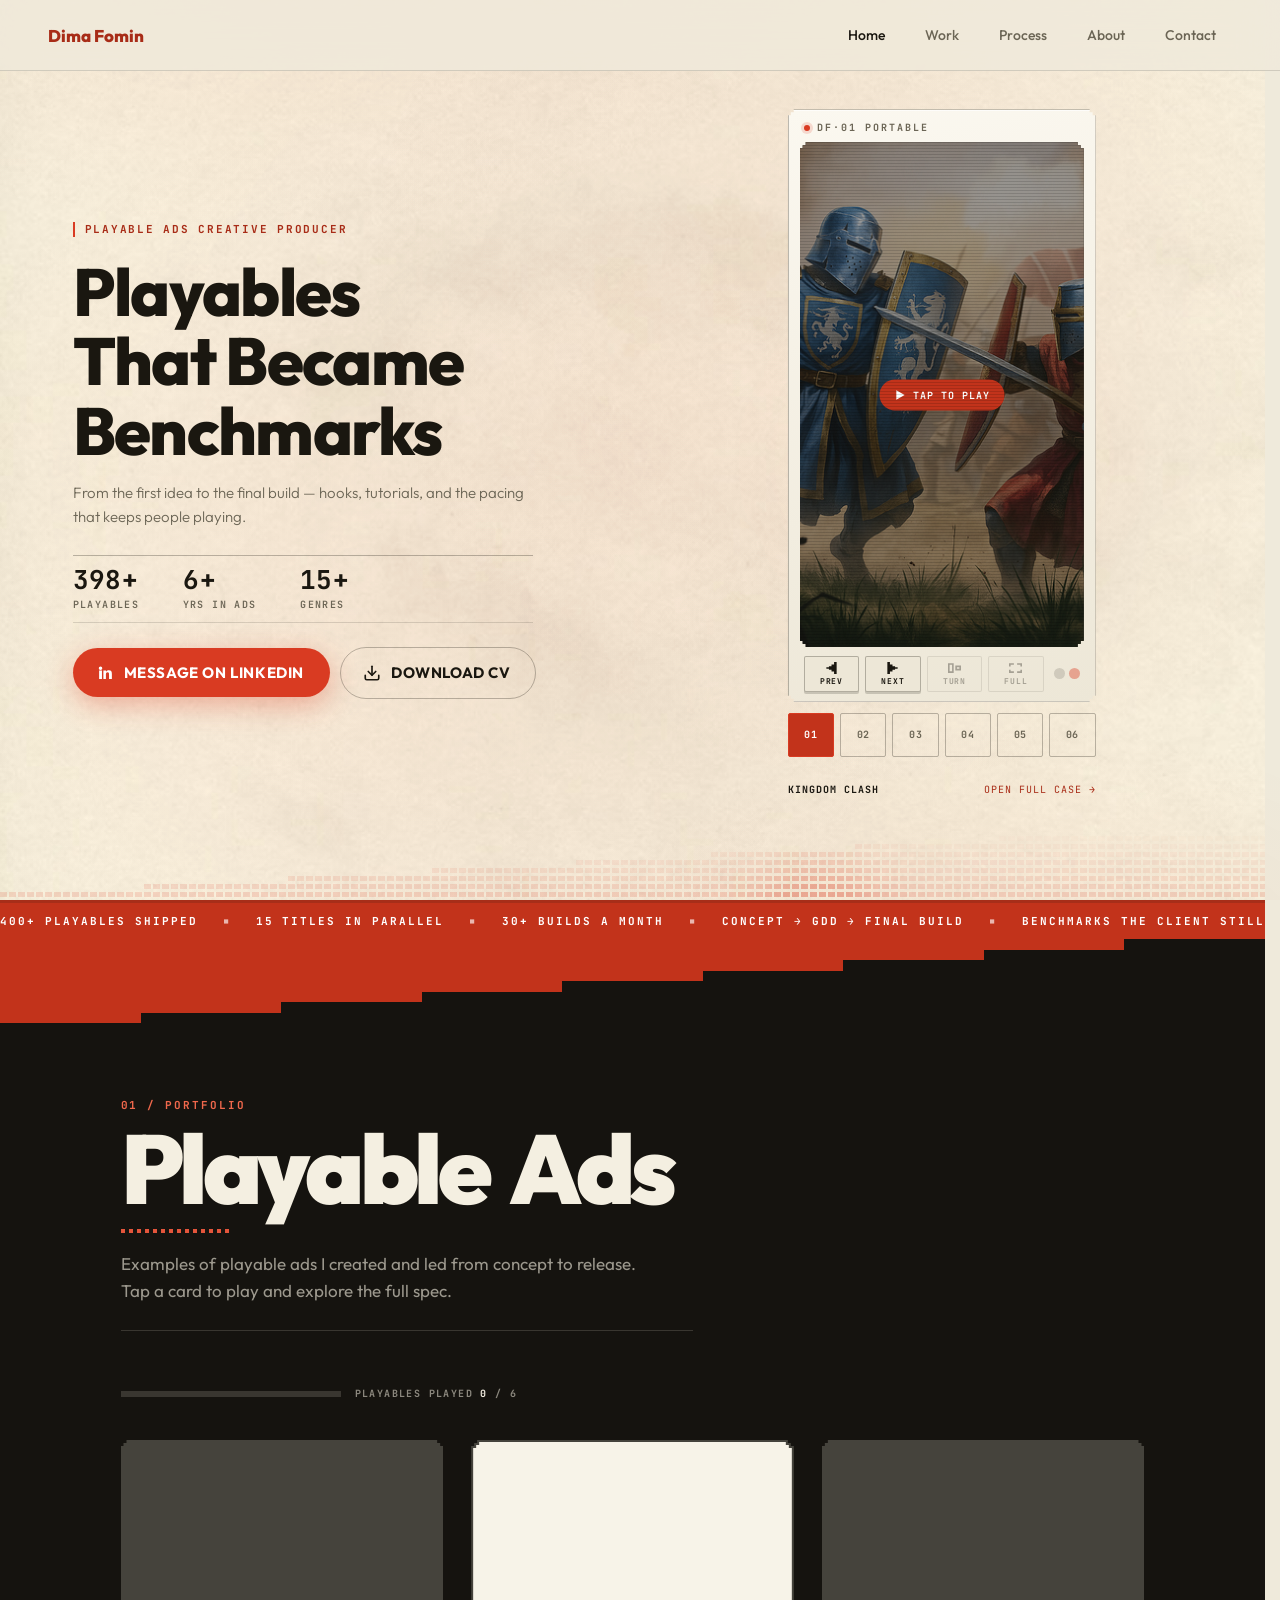
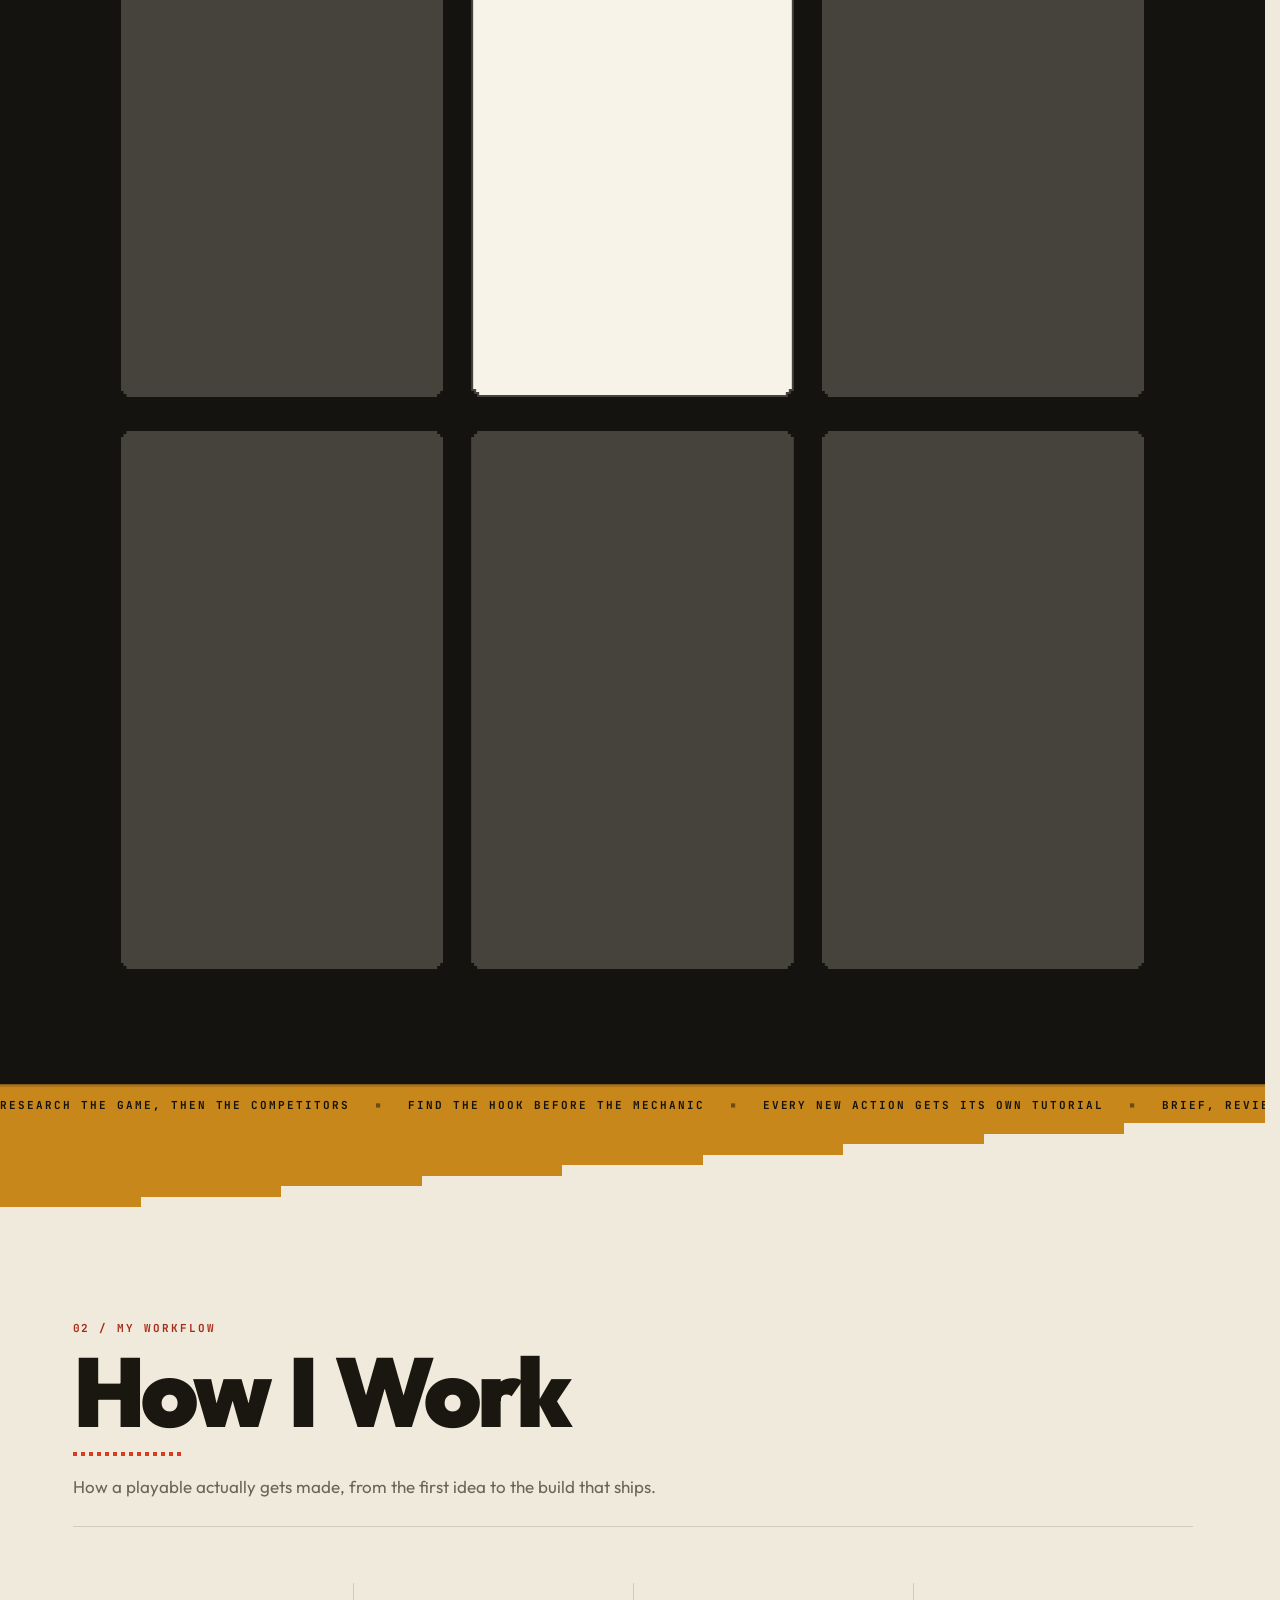
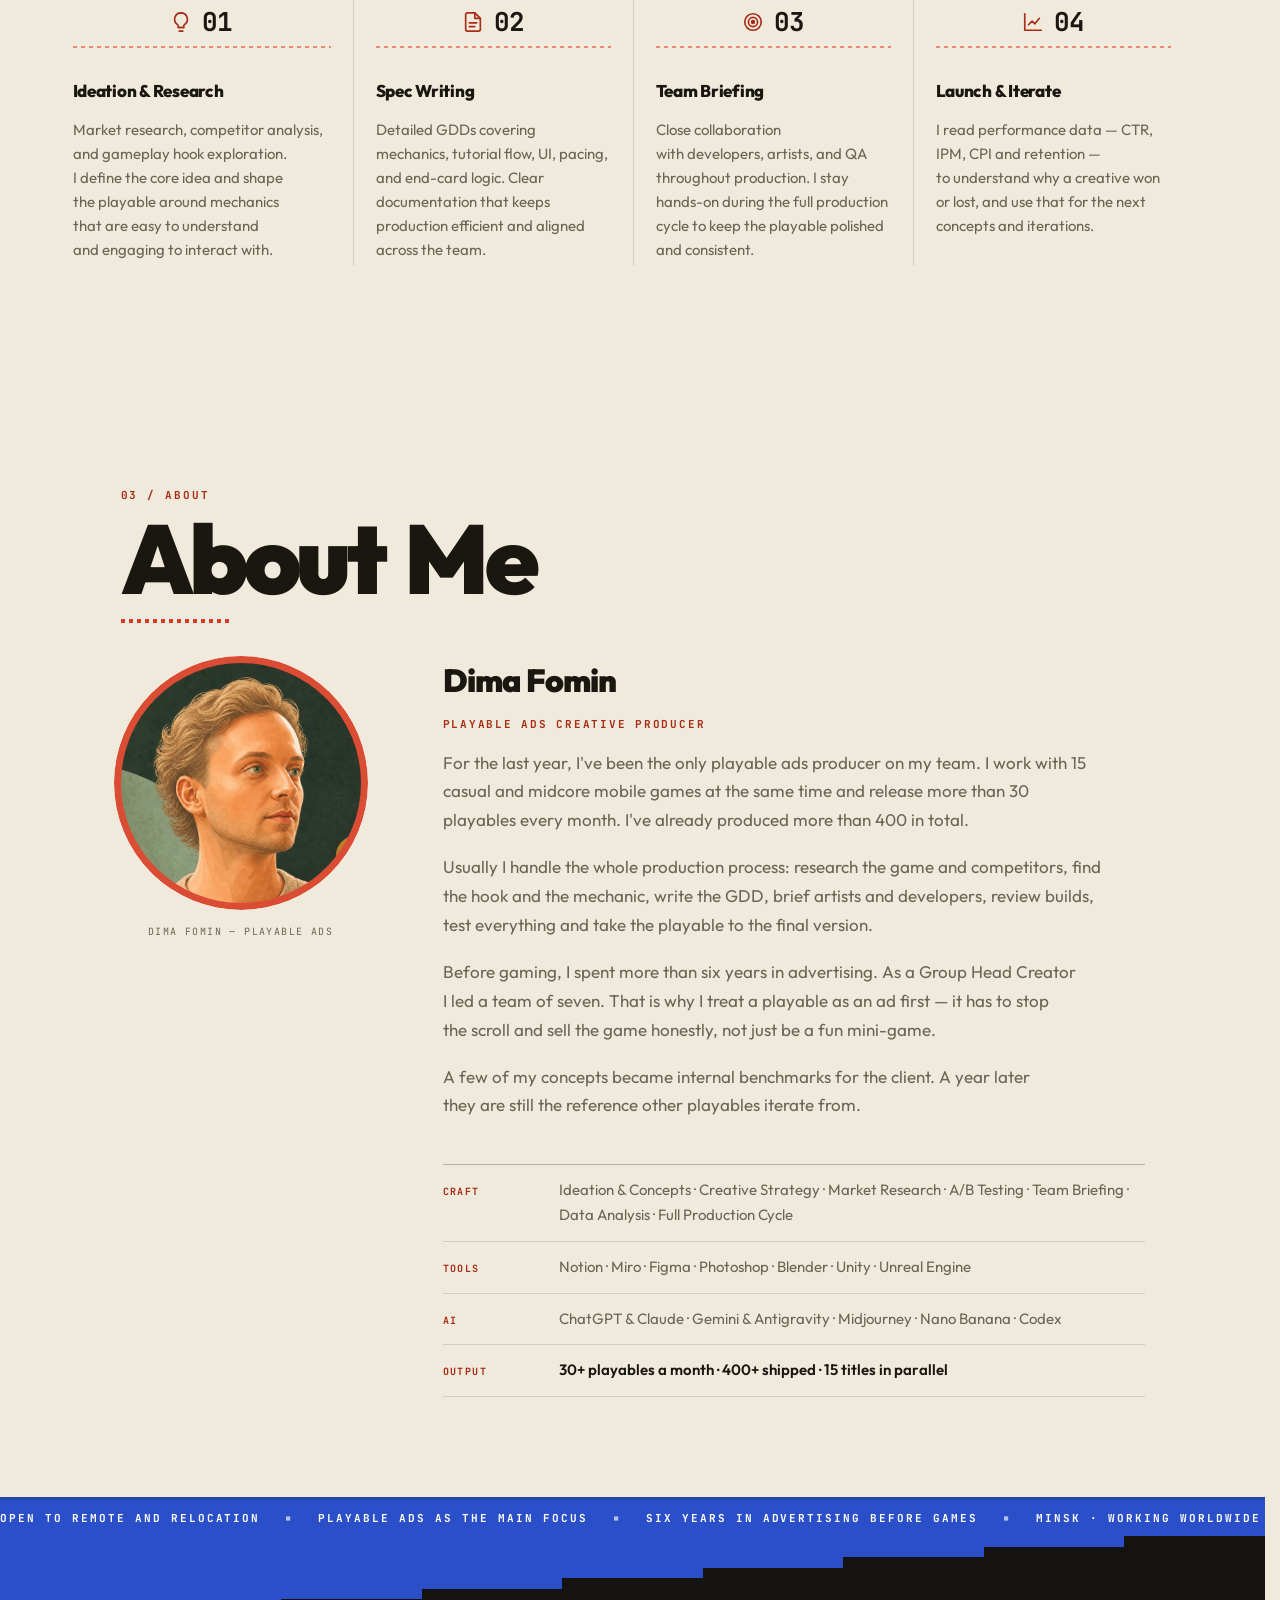
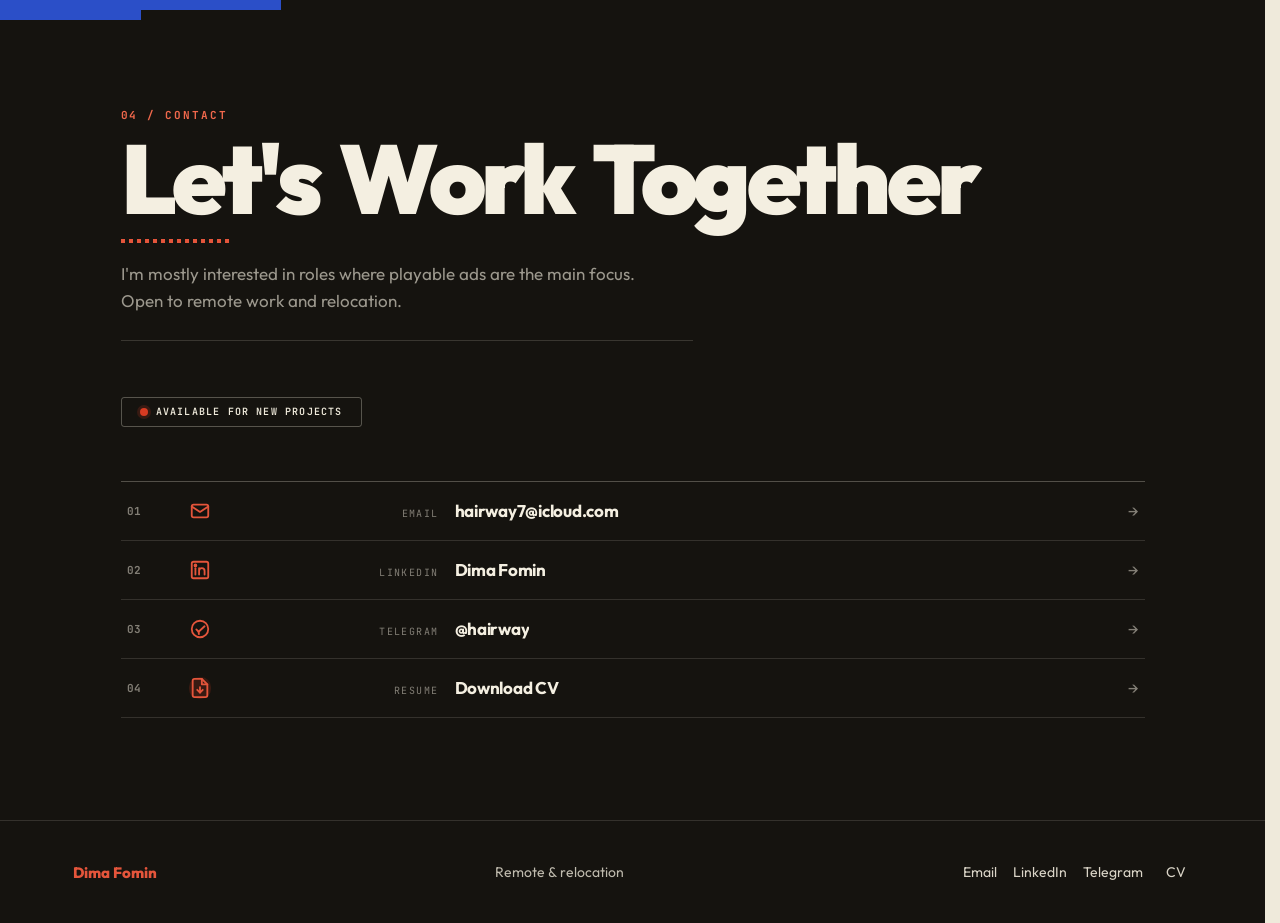
==== commit 32e58f85: "Drop the repeated name from the footer line The logo on the left already says Dima Fomin, so the cen" ====
--- a/index.html
+++ b/index.html
@@ -546,7 +546,7 @@
         <div class="footer-brand">
             <a class="footer-logo" href="#home">Dima Fomin</a>
         </div>
-        <span class="footer-copy">&copy; 2026 Dima Fomin &middot; Remote &amp;&nbsp;relocation</span>
+        <span class="footer-copy">Remote &amp;&nbsp;relocation</span>
         <div class="footer-links">
             <a href="mailto:hairway7@icloud.com">Email</a>
             <a href="https://www.linkedin.com/in/dima-fomin-185b94246/" target="_blank" rel="noopener noreferrer">LinkedIn</a>
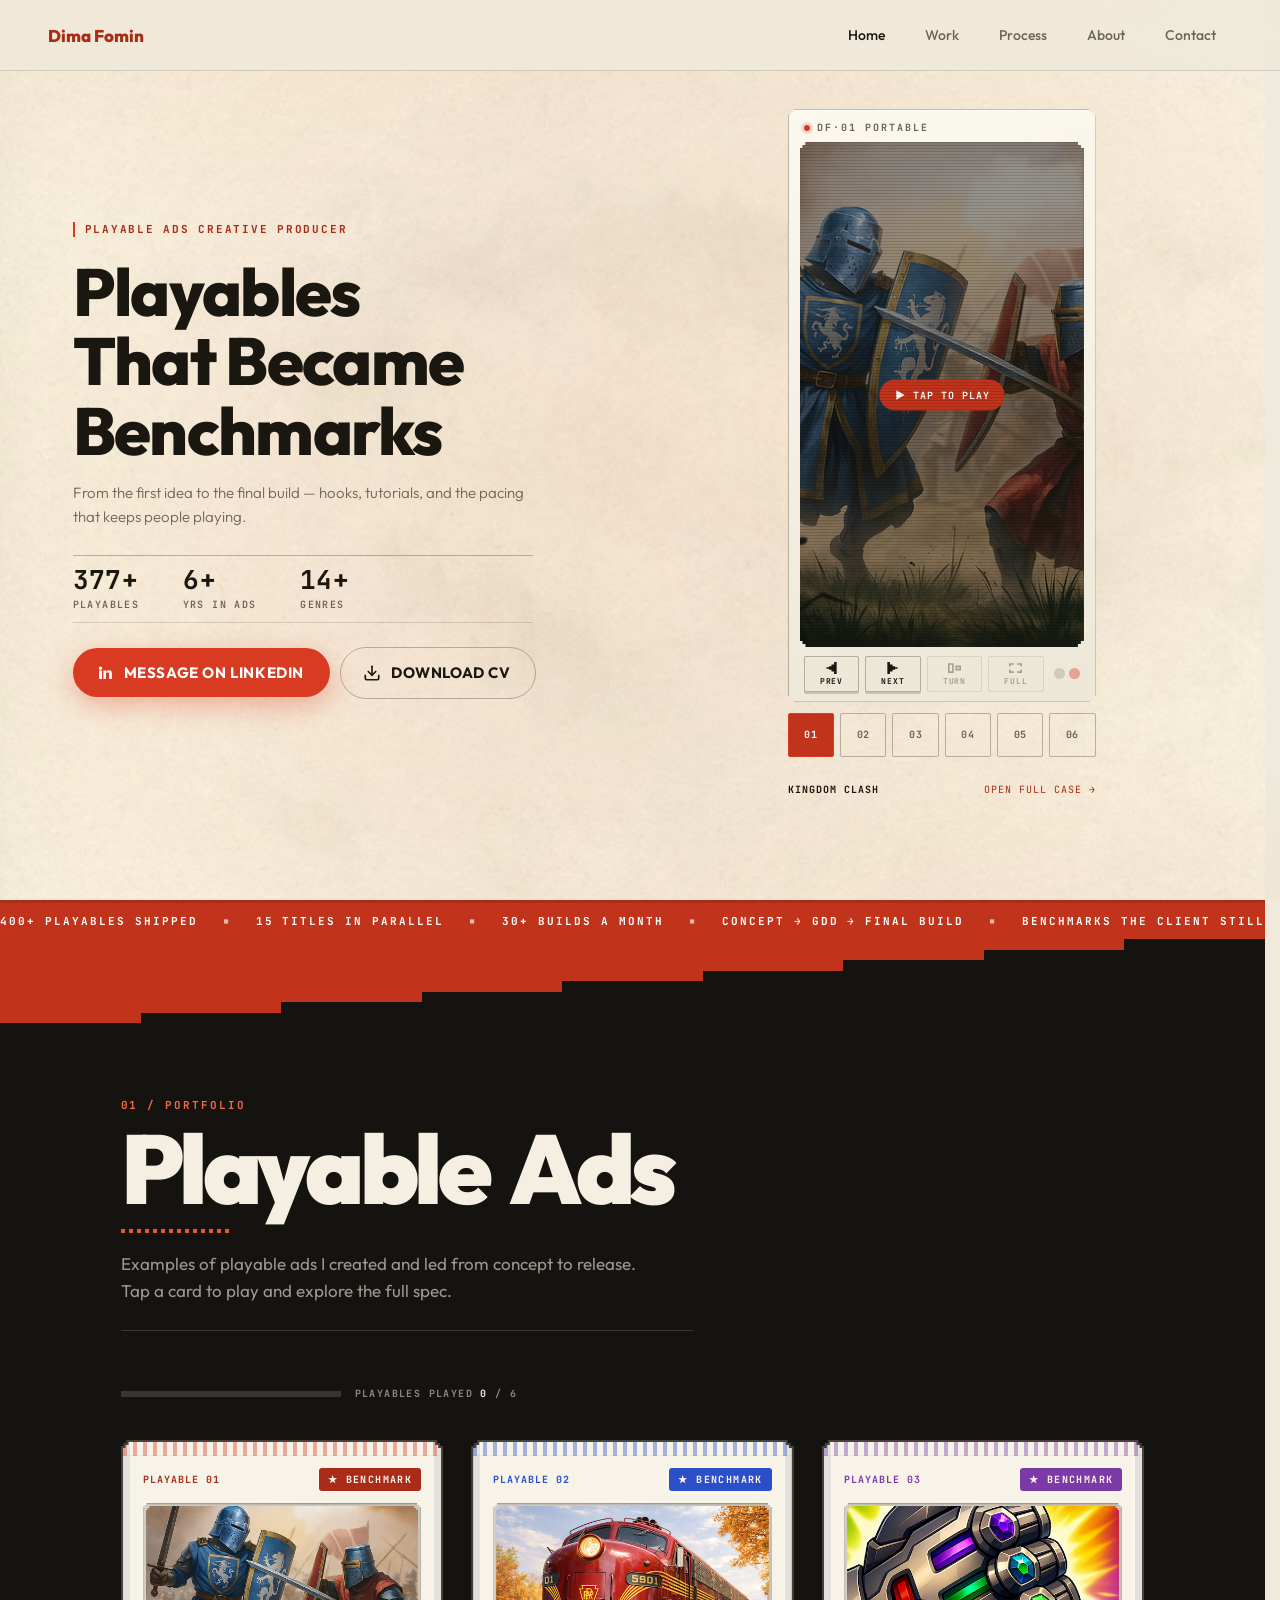
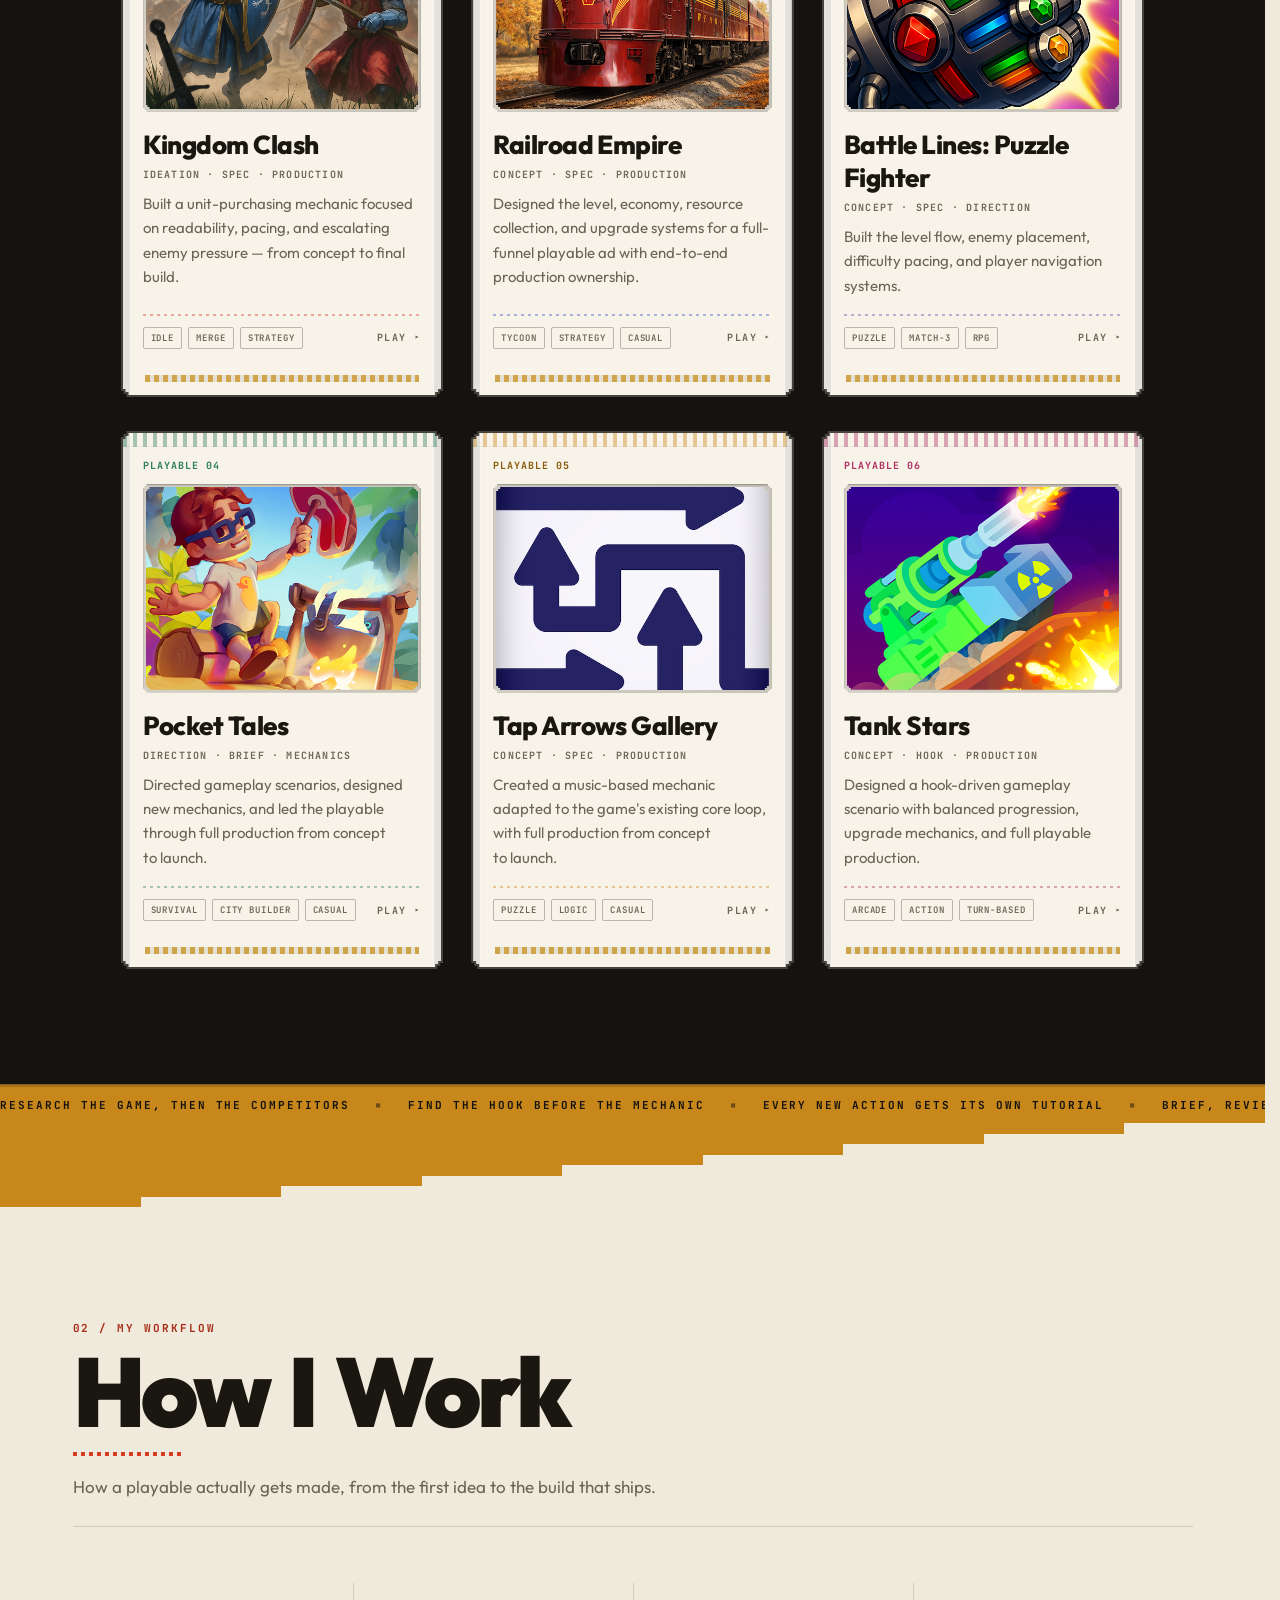
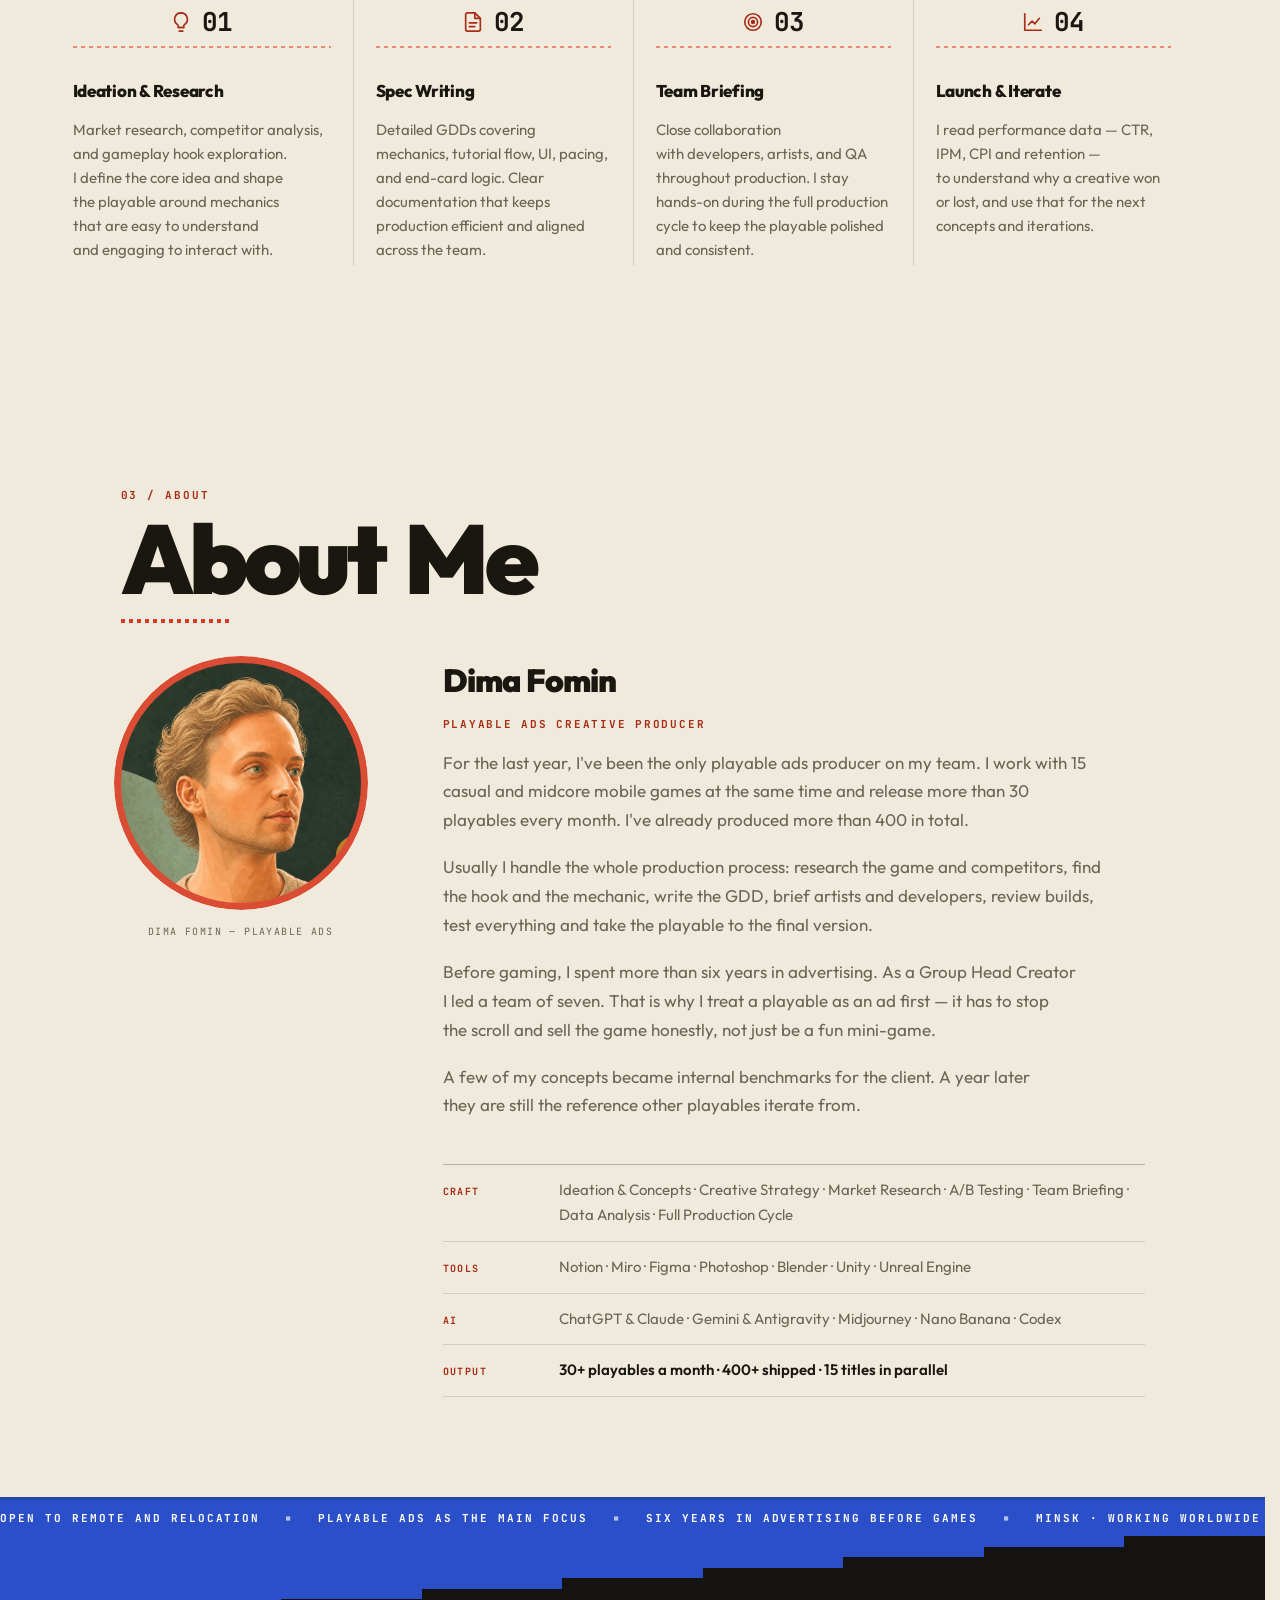
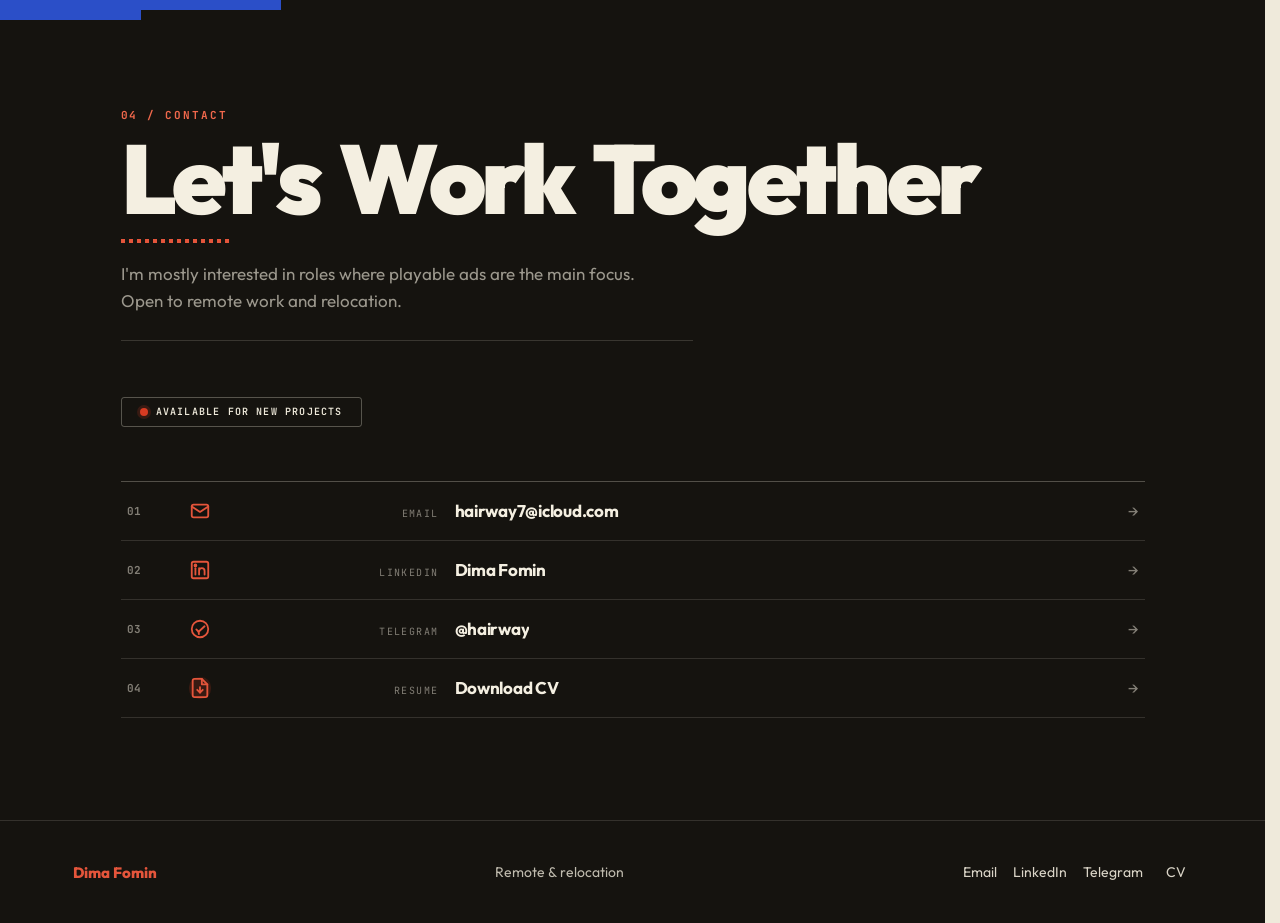
==== commit 3c49bed2: "Turn the focus captions into cartridges from the Work shelf Both captions now use the shelf's cartri" ====
--- a/index.html
+++ b/index.html
@@ -56,7 +56,7 @@
     <link rel="preconnect" href="https://fonts.gstatic.com" crossorigin>
     <link href="https://fonts.googleapis.com/css2?family=JetBrains+Mono:wght@500;700&family=Outfit:wght@300;400;600;700;800;900&display=swap" rel="stylesheet" media="print" onload="this.media='all'">
     <noscript><link href="https://fonts.googleapis.com/css2?family=JetBrains+Mono:wght@500;700&family=Outfit:wght@300;400;600;700;800;900&display=swap" rel="stylesheet"></noscript>
-    <link rel="stylesheet" href="style.css?v=80">
+    <link rel="stylesheet" href="style.css?v=81">
     <!-- with scripting off the observers never fire, so the reveal states
          would hide the page for good -->
     <noscript><style>.reveal,.reveal-blur{opacity:1!important;transform:none!important;filter:none!important;animation:none!important}</style></noscript>
@@ -193,9 +193,9 @@
     <!-- caption for focus mode: fills the free side of the screen once the
          device takes the middle -->
     <aside class="focus-side focus-side--left" id="focusSideLeft" aria-hidden="true">
-        <div class="fs-card">
+        <div class="fs-cart">
             <div class="fs-body">
-                <span class="fs-kicker">Dima Fomin</span>
+                <div class="fs-head"><span class="fs-label">Profile</span></div>
                 <span class="fs-title">Playable ads creative&nbsp;producer</span>
                 <ul class="fs-stats">
                     <li><b>400+</b><span>playables shipped</span></li>
@@ -211,16 +211,20 @@
         </div>
     </aside>
     <aside class="focus-side" id="focusSide" aria-hidden="true">
-        <div class="fs-card">
+        <div class="fs-cart">
             <div class="fs-body">
-                <span class="fs-kicker fs-kicker--live">Now playing</span>
+                <div class="fs-head">
+                    <span class="fs-label">Playable <span id="fsIndex">01</span> / <span id="fsCount">06</span></span>
+                    <span class="fs-badge" id="fsBadge">Benchmark</span>
+                </div>
                 <span class="fs-title" id="fsTitle">Kingdom Clash</span>
+                <span class="fs-role" id="fsRole">Ideation · Spec · Production</span>
                 <p class="fs-note">The&nbsp;shipped build, running in&nbsp;full. Step through the&nbsp;rack with&nbsp;the&nbsp;arrows, turn the&nbsp;screen, or&nbsp;take it&nbsp;fullscreen.</p>
-                <ul class="fs-stats fs-stats--meta">
-                    <li><b id="fsIndex">01</b><span>of&nbsp;six playables on&nbsp;the&nbsp;shelf</span></li>
-                </ul>
-                <a class="fs-link" id="fsLink" href="games/game1/index.html">Open full case &rarr;</a>
-                <span class="fs-hint">Esc &mdash; back to&nbsp;the&nbsp;page</span>
+                <div class="fs-tags" id="fsTags"><span class="fs-tag">Idle</span><span class="fs-tag">Merge</span><span class="fs-tag">Strategy</span></div>
+                <div class="fs-foot">
+                    <a class="fs-link" id="fsLink" href="games/game1/index.html">Open full case &rarr;</a>
+                    <span class="fs-hint">Esc &mdash; back to&nbsp;the&nbsp;page</span>
+                </div>
             </div>
         </div>
     </aside>
@@ -1093,6 +1097,31 @@
         setTimeout(() => {
             el.textContent = text;
             el.classList.remove('is-swapping');
+        }, 170);
+    }
+    // The right card is a copy of the cartridge on the Work shelf, so its role
+    // line, tags and badge are read from that card rather than kept twice.
+    const fsRole = document.getElementById('fsRole');
+    const fsTags = document.getElementById('fsTags');
+    const fsBadge = document.getElementById('fsBadge');
+    document.getElementById('fsCount').textContent = String(slots.length).padStart(2, '0');
+    function fillCase(n) {
+        const card = document.getElementById('card-game' + n);
+        if (!card) return;
+        const role = card.querySelector('.card-role');
+        swapText(fsRole, role ? role.textContent : '');
+        fsBadge.hidden = !card.querySelector('.cart-badge:not(.cart-badge--empty)');
+        const tags = Array.from(card.querySelectorAll('.card-tags .tag'), el => el.textContent);
+        if (tags.join('|') === Array.from(fsTags.children, el => el.textContent).join('|')) return;
+        fsTags.classList.add('is-swapping');
+        setTimeout(() => {
+            fsTags.replaceChildren(...tags.map(text => {
+                const chip = document.createElement('span');
+                chip.className = 'fs-tag';
+                chip.textContent = text;
+                return chip;
+            }));
+            fsTags.classList.remove('is-swapping');
         }, 170);
     }
     const fsSide = document.getElementById('focusSide');
@@ -1136,13 +1165,14 @@
         // in it, so a wide screen does not end up with dead outer margins.
         const edge = vw / 2 - (w * zoom) / 2;
         const band = Math.max(0, edge - 26);
-        const panel = Math.max(200, Math.min(420, band - 52));
+        const panel = Math.max(220, Math.min(360, band - 52));
         const inset = Math.max(26, Math.round((band - panel) / 2) + 26);
         home.style.setProperty('--fs-w', Math.round(panel) + 'px');
         home.style.setProperty('--fs-left', Math.round(vw - inset - panel) + 'px');
         home.style.setProperty('--fs-right', Math.round(inset + panel) + 'px');
         swapText(fsTitle, nowEl.textContent);
         swapText(fsIndex, String(current).padStart(2, '0'));
+        fillCase(current);
         fsLink.href = openEl.href;
         fsSide.setAttribute('aria-hidden', 'false');
         fsSideLeft.setAttribute('aria-hidden', 'false');
--- a/style.css
+++ b/style.css
@@ -1898,8 +1898,9 @@
 }
 
 /* ── focus mode: the captions ──
-   The hero keeps its paper ground while a build runs; the two captions are
-   plain type on it, no card and no ribs. */
+   Both captions are cartridges off the Work shelf: the same stepped outline,
+   grip ribs, mono head and tag chips, so the running build reads as one of
+   the six rather than a separate layer of type. */
 .focus-side{position:absolute;left:var(--fs-left,60%);top:50%;z-index:2;
     display:none;width:var(--fs-w,260px);
     opacity:0;visibility:hidden;transform:translate(20px,-50%);
@@ -1910,53 +1911,55 @@
    display:none skips its transition and would pop in at once. */
 #home.is-focused .focus-side{transition:opacity .45s ease .62s,
     transform .55s cubic-bezier(.22,1,.36,1) .62s,visibility 0s linear .62s}
-.fs-card{background:none;padding:0;clip-path:none}
-.fs-body{display:flex;flex-direction:column;align-items:flex-start;background:none;padding:0}
-.fs-kicker{display:inline-block;padding:5px 9px 4px;margin-bottom:13px;
-    background:#C2331B;color:#FFF6EC;
-    font-family:var(--mono);font-size:9px;font-weight:700;line-height:1;
-    letter-spacing:.2em;text-transform:uppercase}
-.fs-kicker--live::before{content:"";display:inline-block;width:5px;height:5px;margin-right:6px;
-    vertical-align:1px;border-radius:50%;background:#FFF6EC;
-    animation:fsBlink 1.6s steps(1,end) infinite}
-@keyframes fsBlink{0%,55%{opacity:1}56%,100%{opacity:.25}}
-.fs-title{font-size:32px;font-weight:800;line-height:1.06;letter-spacing:-.025em;color:var(--text)}
-.fs-title,#fsIndex{transition:opacity .17s ease}
-.fs-title.is-swapping,#fsIndex.is-swapping{opacity:0}
-.fs-note{margin:14px 0 0;padding-top:13px;font-size:14px;line-height:1.6;
-    color:var(--muted);border-top:1px solid var(--border);align-self:stretch}
-.fs-link{margin-top:16px;font-family:var(--mono);font-size:11px;font-weight:700;line-height:1;
-    letter-spacing:.14em;text-transform:uppercase;color:var(--text);text-decoration:none;
-    border-bottom:2px solid var(--accent1);padding-bottom:4px;transition:color .16s}
-.fs-link:hover{color:var(--accent-soft)}
-.fs-hint{margin-top:14px;font-family:var(--mono);font-size:9px;font-weight:500;line-height:1;
-    letter-spacing:.16em;text-transform:uppercase;color:var(--muted)}
-
-/* the figure rows keep the spec-row rhythm, on hairlines instead of dashes */
-.fs-stats--meta{margin-top:13px}
-.fs-stats{list-style:none;margin:15px 0 0;padding-top:5px;display:flex;flex-direction:column;
-    align-self:stretch;border-top:1px solid var(--border)}
-.fs-stats li{display:flex;align-items:baseline;gap:10px;padding:9px 0;
-    border-bottom:1px solid rgba(26,23,16,.08)}
-.fs-stats li:last-child{border-bottom:none;padding-bottom:0}
-.fs-stats b{font-family:var(--mono);font-size:15px;font-weight:700;color:var(--accent-soft);min-width:46px}
-.fs-stats span{font-size:12px;line-height:1.3;color:var(--muted)}
-
-/* contacts sit on one line rather than a second table */
-.fs-links{list-style:none;margin:16px 0 0;padding-top:12px;display:flex;gap:16px;flex-wrap:wrap;
-    align-self:stretch;border-top:1px solid var(--border)}
+.fs-cart{padding:2px;background:var(--ink-line-2);clip-path:var(--px6)}
+.fs-body{display:flex;flex-direction:column;padding:0 20px 20px;background:#F7F3E8;clip-path:var(--px6)}
+/* grip ribs along the top edge, as on the shelf */
+.fs-body::before{content:"";flex:0 0 auto;height:11px;margin:0 -20px 14px;opacity:.5;
+    background:repeating-linear-gradient(90deg,var(--ink-line-2) 0 3px,transparent 3px 9px)}
+.fs-head{display:flex;align-items:center;justify-content:space-between;gap:10px;min-height:20px}
+.fs-label{font-family:var(--mono);font-size:11px;font-weight:700;letter-spacing:.1em;
+    text-transform:uppercase;color:var(--accent1)}
+.fs-badge{display:inline-flex;align-items:center;gap:6px;padding:4px 7px;background:var(--accent1);
+    color:#FFF6EC;font-family:var(--mono);font-size:9px;font-weight:700;letter-spacing:.1em;
+    text-transform:uppercase}
+.fs-badge::before{content:"";width:5px;height:5px;background:currentColor}
+.fs-badge[hidden]{display:none}
+.fs-title{margin-top:12px;font-size:30px;font-weight:800;line-height:1.05;letter-spacing:-.02em;
+    color:var(--text);text-wrap:balance}
+.fs-role{margin-top:8px;font-family:var(--mono);font-size:10px;letter-spacing:.12em;
+    text-transform:uppercase;color:var(--muted)}
+.fs-title,#fsIndex,#fsRole,#fsTags{transition:opacity .17s ease}
+.fs-title.is-swapping,#fsIndex.is-swapping,#fsRole.is-swapping,#fsTags.is-swapping{opacity:0}
+.fs-note{margin:12px 0 0;font-size:14px;line-height:1.55;color:var(--muted);text-wrap:pretty}
+.fs-tags{display:flex;flex-wrap:wrap;gap:6px;margin-top:14px}
+.fs-tag{padding:4px 7px;border:1px solid var(--ink-line-2);border-radius:2px;font-family:var(--mono);
+    font-size:9px;letter-spacing:.1em;text-transform:uppercase;color:var(--muted)}
+
+/* the figures keep the spec-row rhythm on hairlines */
+.fs-stats{list-style:none;margin:14px 0 0;padding:0;display:flex;flex-direction:column;
+    border-top:1px solid var(--ink-line-2)}
+.fs-stats li{display:flex;align-items:baseline;gap:12px;padding:9px 0;border-bottom:1px solid var(--ink-line)}
+.fs-stats b{font-family:var(--mono);font-size:16px;font-weight:700;color:var(--accent-soft);min-width:52px}
+.fs-stats span{font-size:13px;line-height:1.3;color:var(--muted)}
+
+/* the card's last row sits under a dotted seam, like the tags on the shelf */
+.fs-foot,.fs-links{margin-top:16px;padding-top:16px;
+    background:repeating-linear-gradient(90deg,var(--ink-line-2) 0 2px,transparent 2px 5px) top left/100% 2px no-repeat}
+.fs-foot{display:flex;align-items:center;flex-wrap:wrap;gap:12px 16px}
+.fs-link{display:inline-flex;align-items:center;padding:11px 16px;background:var(--accent1);color:#FFF6EC;
+    font-family:var(--mono);font-size:10px;font-weight:700;letter-spacing:.12em;text-transform:uppercase;
+    text-decoration:none;clip-path:var(--px6);transition:background .16s}
+.fs-link:hover{background:var(--accent-soft)}
+.fs-hint{font-family:var(--mono);font-size:9px;font-weight:500;line-height:1;letter-spacing:.16em;
+    text-transform:uppercase;color:var(--muted)}
+.fs-links{list-style:none;margin-bottom:0;padding-left:0;padding-right:0;padding-bottom:0;
+    display:flex;gap:18px;flex-wrap:wrap}
 .fs-links a{font-family:var(--mono);font-size:10px;font-weight:700;letter-spacing:.15em;
     text-transform:uppercase;color:var(--text);text-decoration:none;transition:color .16s}
 .fs-links a:hover{color:var(--accent-soft)}
 
-/* mirrored on the left: the caption faces the device */
+/* the left card slides in from the device's side */
 .focus-side--left{left:auto;right:calc(100% - var(--fs-right,40%));transform:translate(-20px,-50%)}
-.focus-side--left .fs-body{align-items:flex-end;text-align:right}
-.focus-side--left .fs-title{text-align:right}
-.focus-side--left .fs-stats li{flex-direction:row-reverse;justify-content:flex-start}
-.focus-side--left .fs-stats b{min-width:0;text-align:right}
-.focus-side--left .fs-stats span{flex:1}
-.focus-side--left .fs-links{justify-content:flex-end}
 
 @media(min-width:880px){
     .focus-side{display:block}
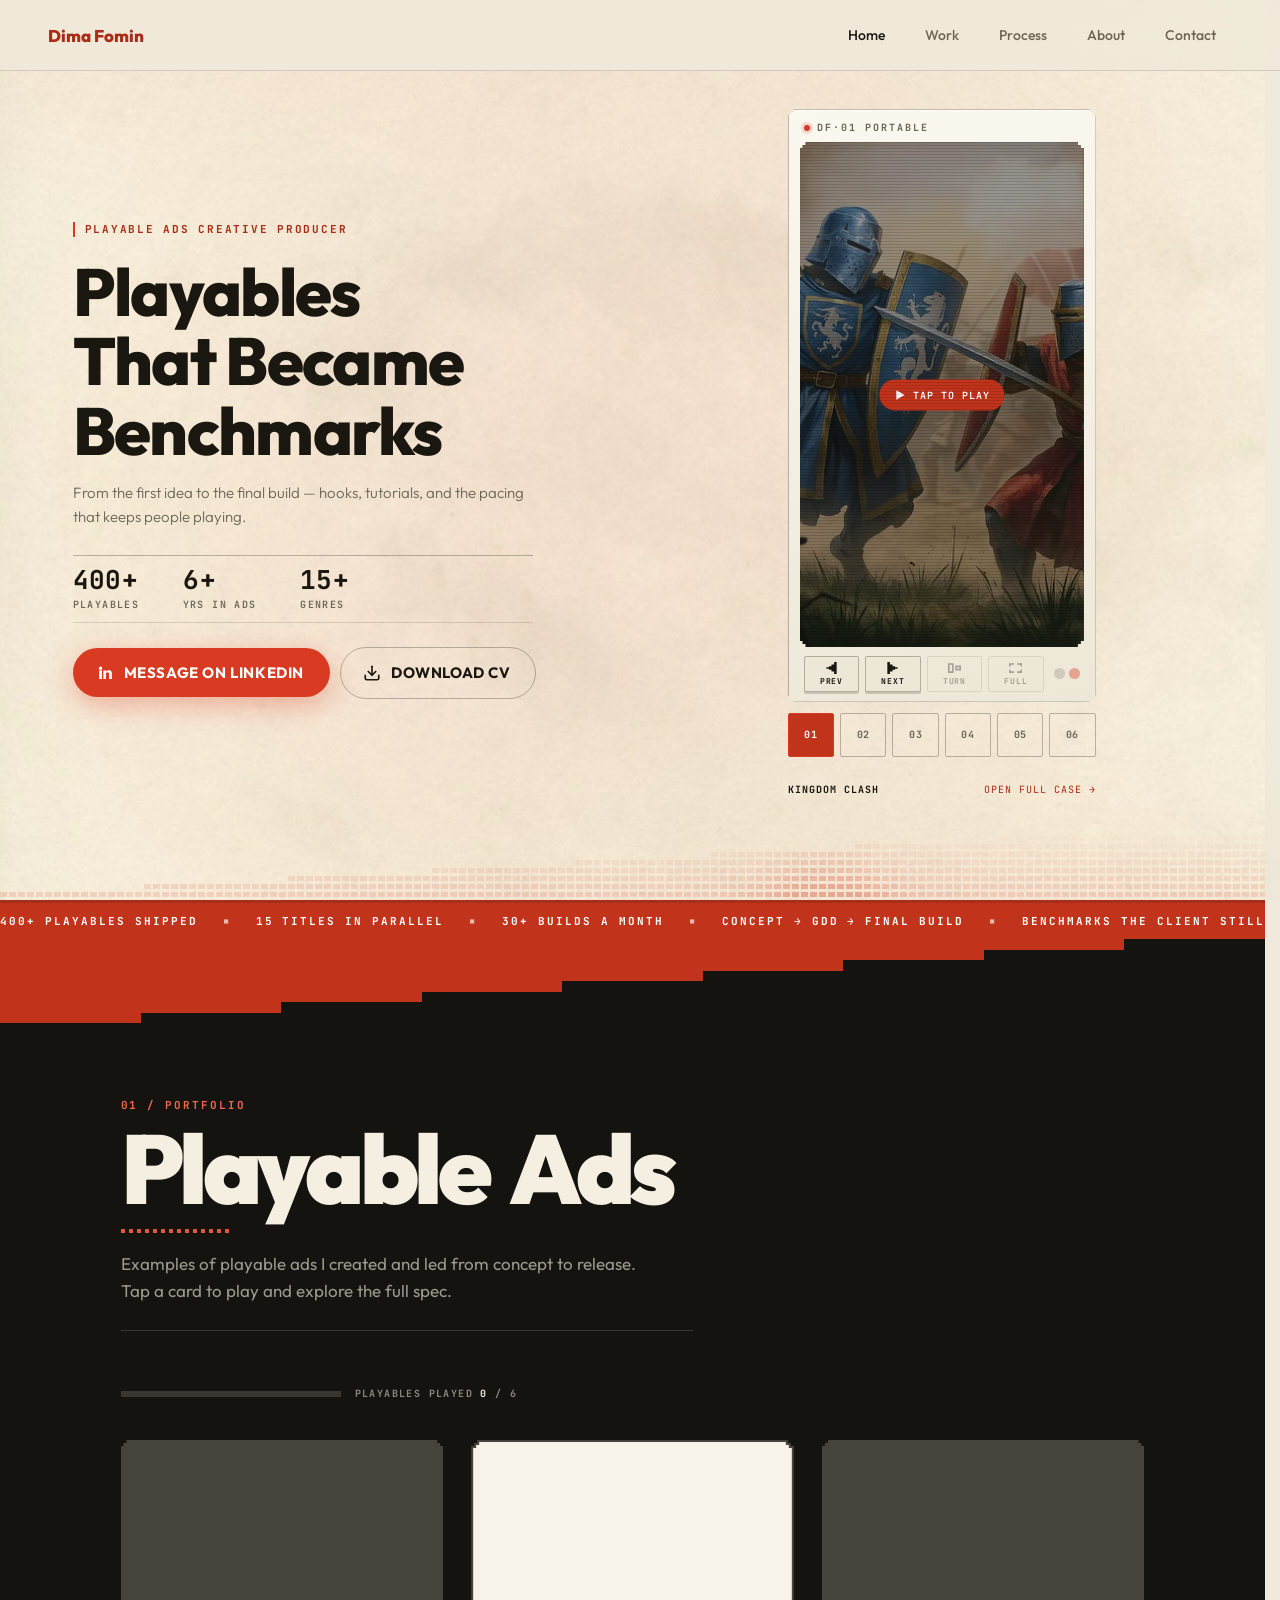
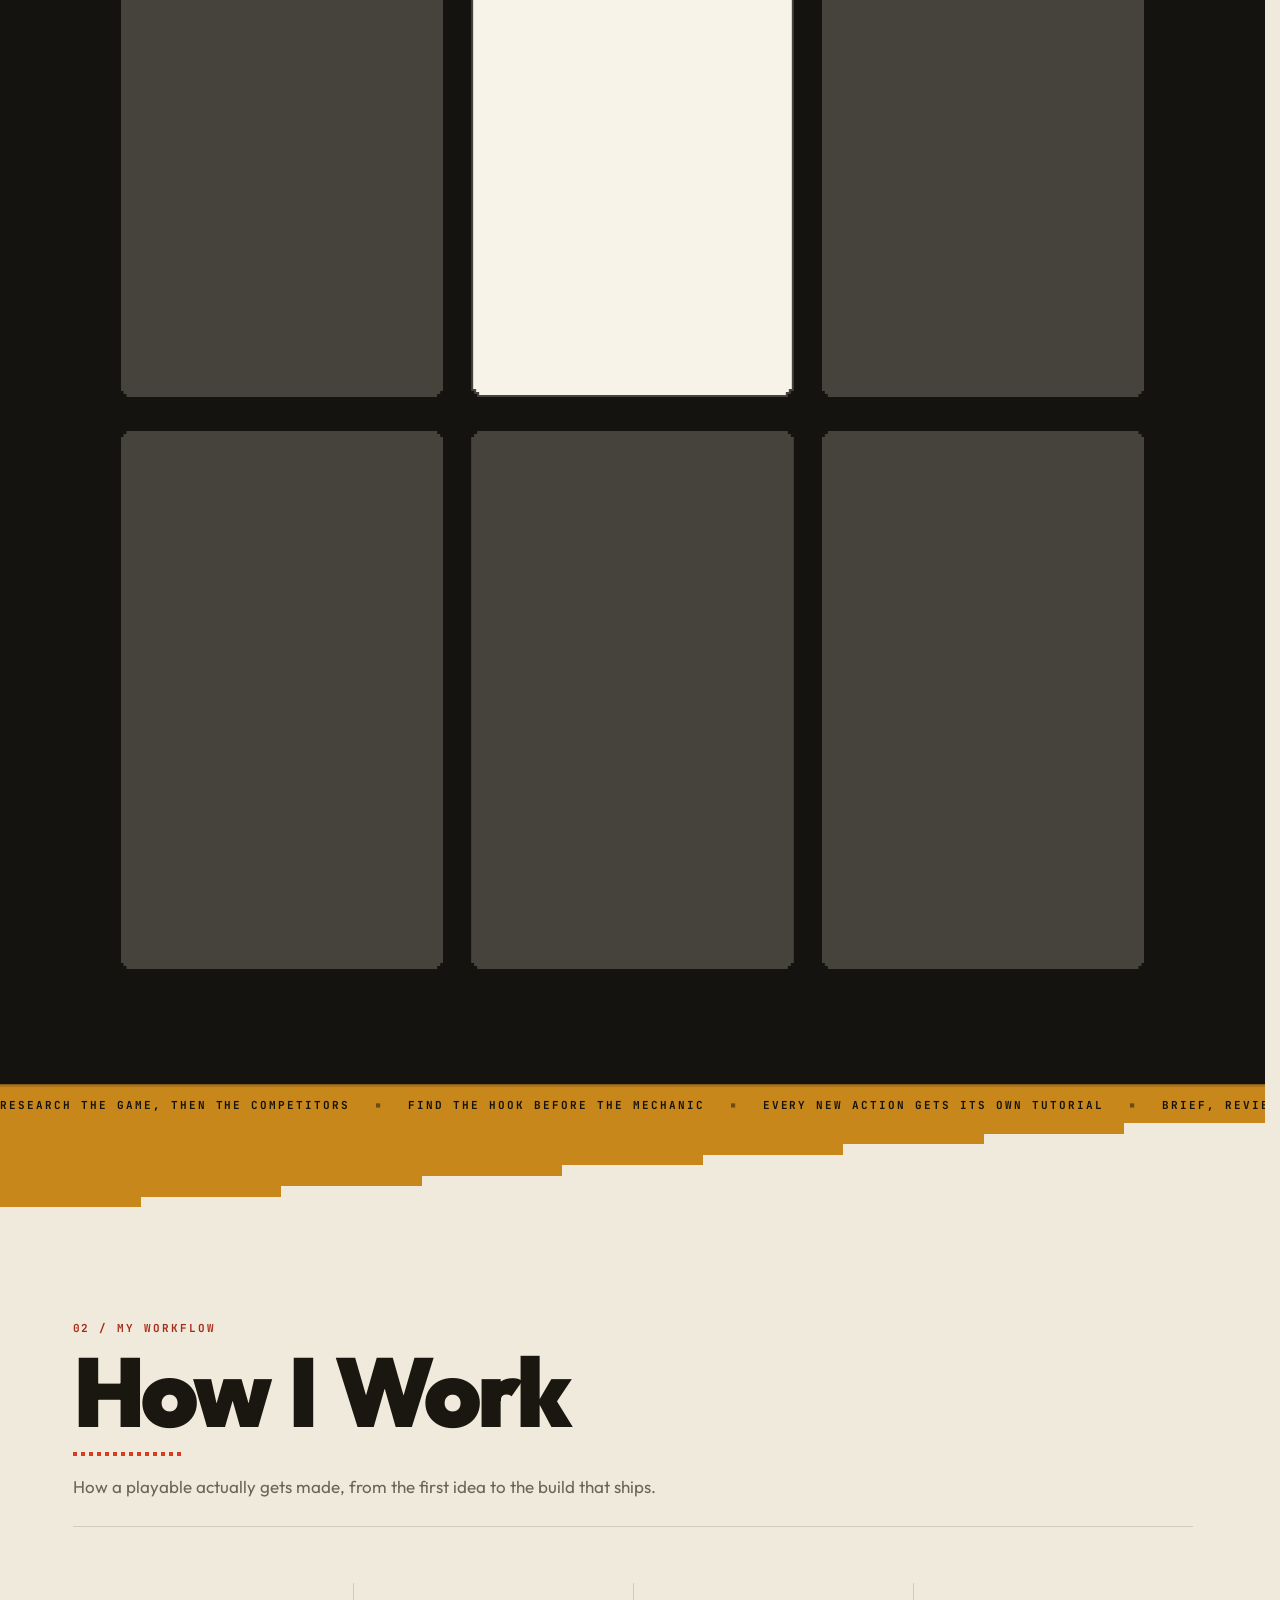
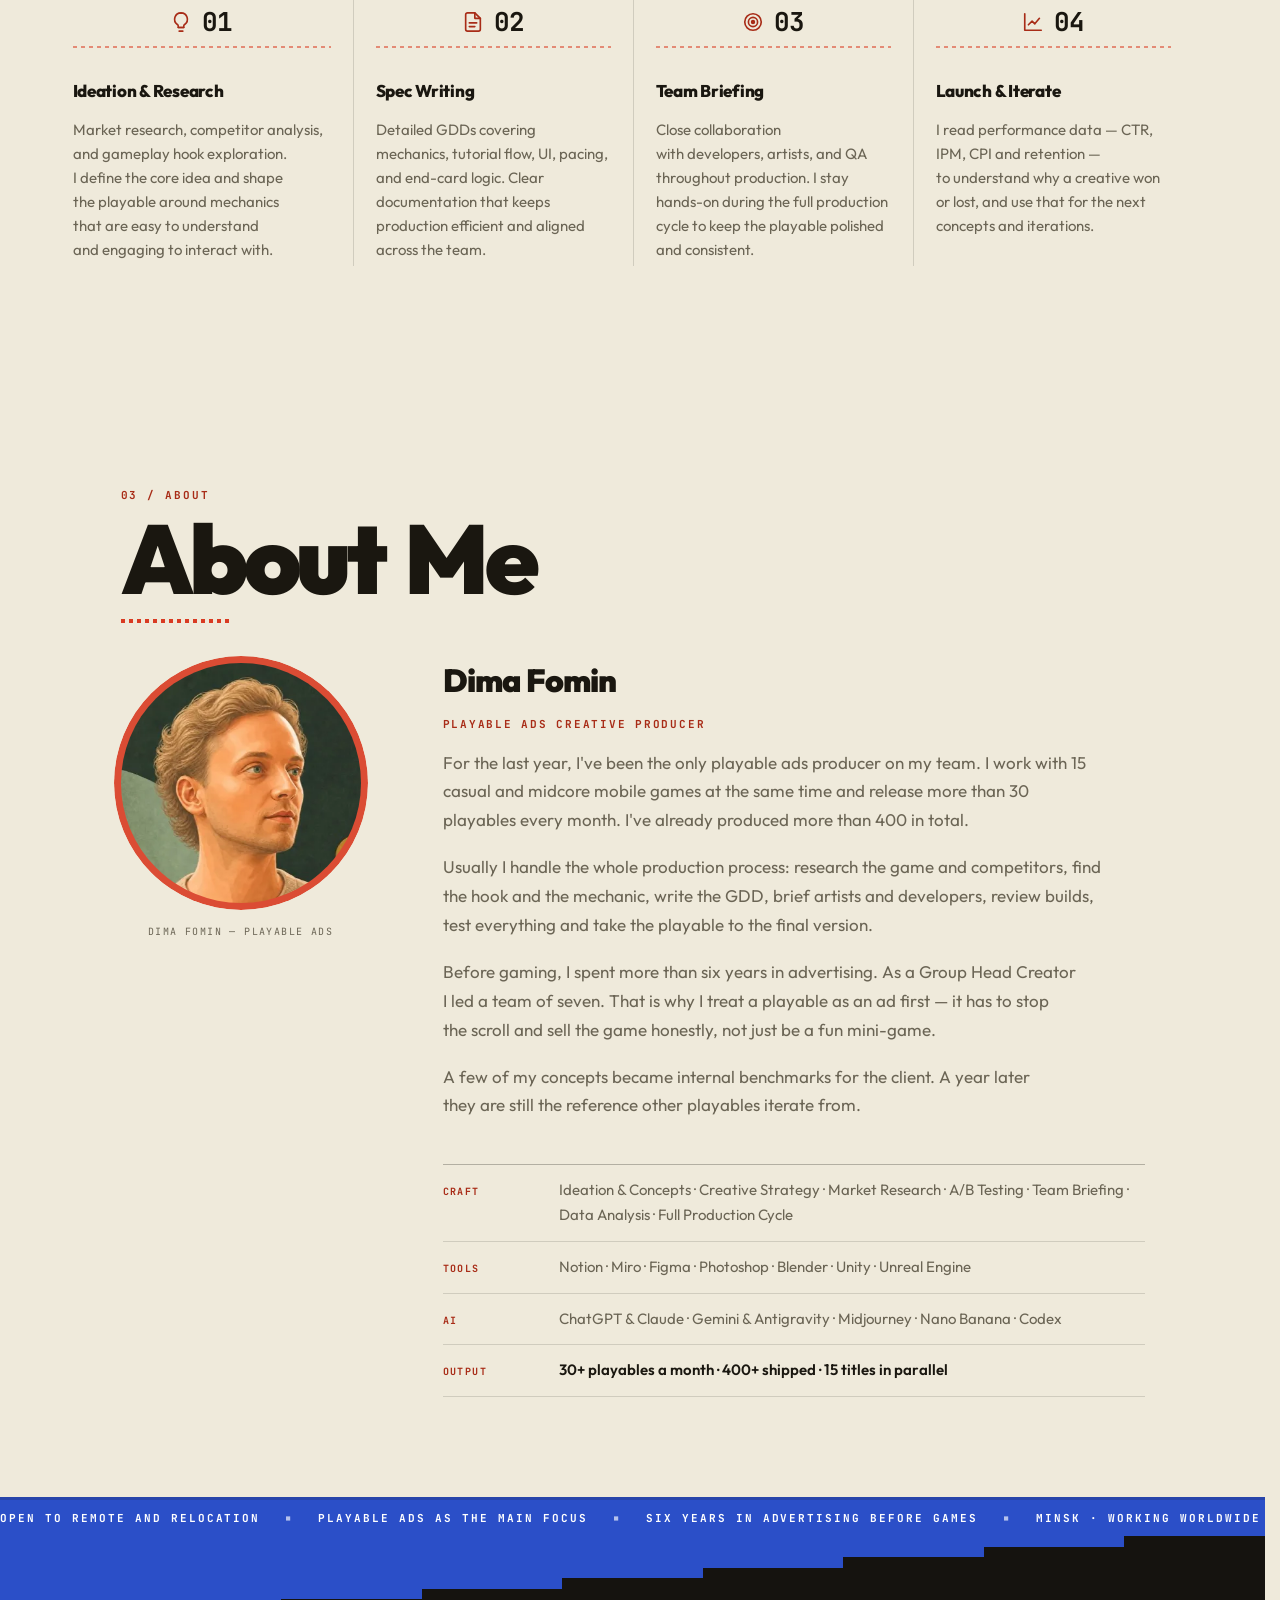
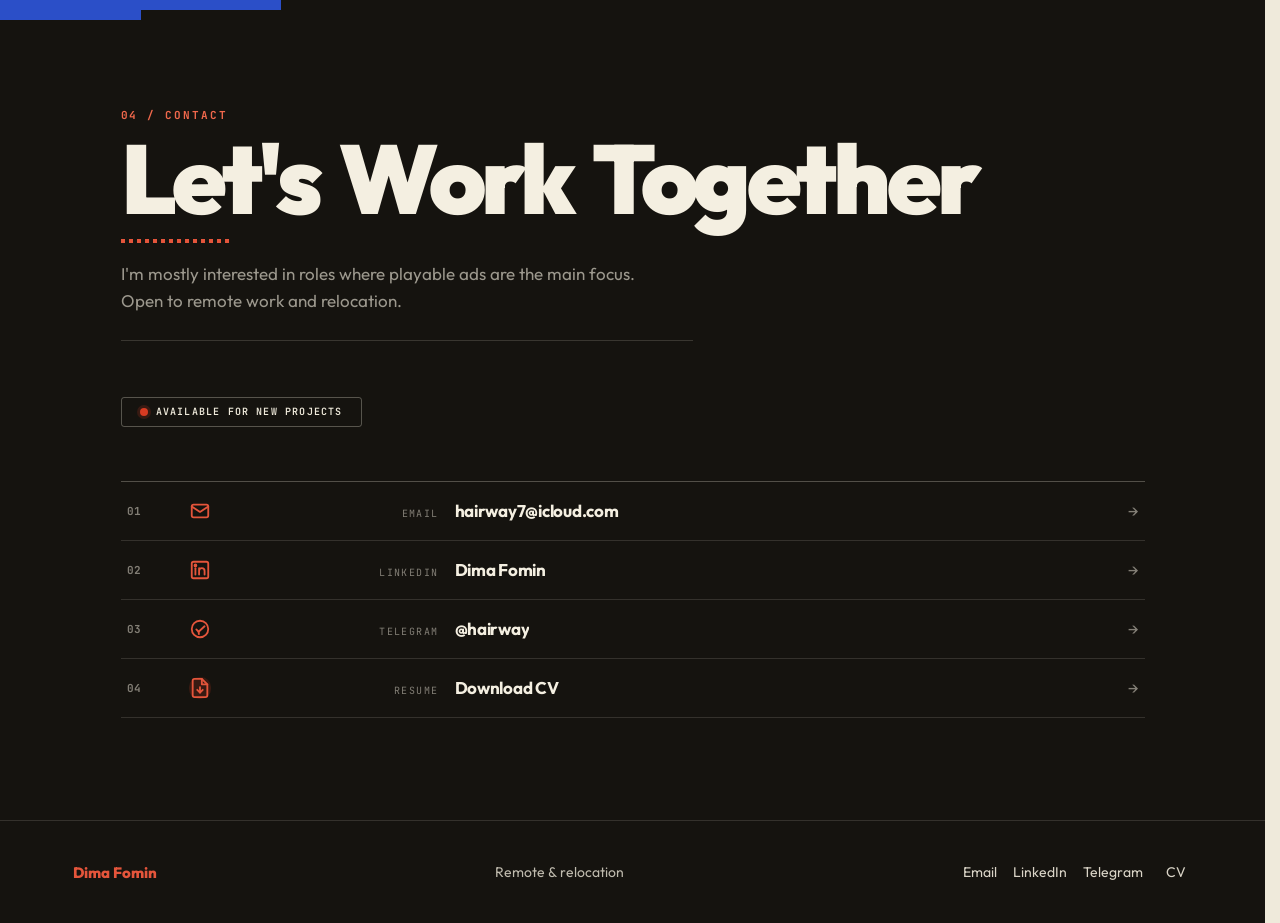
==== commit 106c9518: "Lighten the homepage: WebP previews and cheaper idle animations - Game previews and the About photo " ====
--- a/index.html
+++ b/index.html
@@ -56,7 +56,7 @@
     <link rel="preconnect" href="https://fonts.gstatic.com" crossorigin>
     <link href="https://fonts.googleapis.com/css2?family=JetBrains+Mono:wght@500;700&family=Outfit:wght@300;400;600;700;800;900&display=swap" rel="stylesheet" media="print" onload="this.media='all'">
     <noscript><link href="https://fonts.googleapis.com/css2?family=JetBrains+Mono:wght@500;700&family=Outfit:wght@300;400;600;700;800;900&display=swap" rel="stylesheet"></noscript>
-    <link rel="stylesheet" href="style.css?v=81">
+    <link rel="stylesheet" href="style.css?v=82">
     <!-- with scripting off the observers never fire, so the reveal states
          would hide the page for good -->
     <noscript><style>.reveal,.reveal-blur{opacity:1!important;transform:none!important;filter:none!important;animation:none!important}</style></noscript>
@@ -100,6 +100,7 @@
 
 <!-- HERO -->
 <section id="home">
+    <div class="hero-glow" aria-hidden="true"><i></i></div>
     <canvas id="heroField" aria-hidden="true"></canvas>
     <!-- focus mode borrows the Work section's ink ground, so a running build
          is a place on the page rather than a state it fell into -->
@@ -145,7 +146,7 @@
                 <div class="hc-brand"><span class="hc-led"></span>DF&middot;01 PORTABLE</div>
                 <div class="hc-screen">
                     <div class="hc-poster" id="hcPoster">
-                        <img width="512" height="512" id="hcPosterImg" src="games/game1/preview.png" alt="Kingdom Clash cover">
+                        <img width="512" height="512" id="hcPosterImg" src="games/game1/preview.webp" alt="Kingdom Clash cover">
                         <span class="hc-play"><svg width="13" height="13" viewBox="0 0 14 14" fill="currentColor"><path d="M3 2l9 5-9 5V2z"/></svg><b>Tap to&nbsp;play</b></span>
                     </div>
                     <iframe id="hcFrame" title="Playable preview" sandbox="allow-scripts allow-same-origin" scrolling="no"></iframe>
@@ -294,7 +295,7 @@
             </div>
             <div class="card-thumb loading">
                 <div class="skeleton-shimmer"></div>
-                <img width="512" height="512" src="games/game1/preview.png" alt="Kingdom Clash" loading="lazy">
+                <img width="512" height="512" src="games/game1/preview.webp" alt="Kingdom Clash" loading="lazy">
                 <div class="card-overlay">
                     <div class="card-play"><svg width="14" height="14" viewBox="0 0 14 14" fill="currentColor"><path d="M3 2l9 5-9 5V2z"/></svg>Open playable</div>
                 </div>
@@ -313,7 +314,7 @@
             <span class="cart-head"><span class="cart-no">Playable 02</span><span class="cart-badge">&#9733; Benchmark</span></span>
             <div class="card-thumb loading">
                 <div class="skeleton-shimmer"></div>
-                <img width="512" height="512" src="games/game2/preview.png" alt="Railroad Empire" loading="lazy">
+                <img width="512" height="512" src="games/game2/preview.webp" alt="Railroad Empire" loading="lazy">
                 <div class="card-overlay">
                     <div class="card-play"><svg width="14" height="14" viewBox="0 0 14 14" fill="currentColor"><path d="M3 2l9 5-9 5V2z"/></svg>Open playable</div>
                 </div>
@@ -332,7 +333,7 @@
             <span class="cart-head"><span class="cart-no">Playable 03</span><span class="cart-badge">&#9733; Benchmark</span></span>
             <div class="card-thumb loading">
                 <div class="skeleton-shimmer"></div>
-                <img width="512" height="512" src="games/game3/preview.png?v=2" alt="Battle Lines" loading="lazy">
+                <img width="512" height="512" src="games/game3/preview.webp" alt="Battle Lines" loading="lazy">
                 <div class="card-overlay">
                     <div class="card-play"><svg width="14" height="14" viewBox="0 0 14 14" fill="currentColor"><path d="M3 2l9 5-9 5V2z"/></svg>Open playable</div>
                 </div>
@@ -351,7 +352,7 @@
             <span class="cart-head"><span class="cart-no">Playable 04</span><span class="cart-badge cart-badge--empty"></span></span>
             <div class="card-thumb loading">
                 <div class="skeleton-shimmer"></div>
-                <img width="512" height="512" src="games/game4/preview.png" alt="Pocket Tales" loading="lazy">
+                <img width="512" height="512" src="games/game4/preview.webp" alt="Pocket Tales" loading="lazy">
                 <div class="card-overlay">
                     <div class="card-play"><svg width="14" height="14" viewBox="0 0 14 14" fill="currentColor"><path d="M3 2l9 5-9 5V2z"/></svg>Open playable</div>
                 </div>
@@ -370,7 +371,7 @@
             <span class="cart-head"><span class="cart-no">Playable 05</span><span class="cart-badge cart-badge--empty"></span></span>
             <div class="card-thumb loading">
                 <div class="skeleton-shimmer"></div>
-                <img width="512" height="512" src="games/game5/preview.png" alt="Tap Arrows Gallery" loading="lazy">
+                <img width="512" height="512" src="games/game5/preview.webp" alt="Tap Arrows Gallery" loading="lazy">
                 <div class="card-overlay">
                     <div class="card-play"><svg width="14" height="14" viewBox="0 0 14 14" fill="currentColor"><path d="M3 2l9 5-9 5V2z"/></svg>Open playable</div>
                 </div>
@@ -389,7 +390,7 @@
             <span class="cart-head"><span class="cart-no">Playable 06</span><span class="cart-badge cart-badge--empty"></span></span>
             <div class="card-thumb loading">
                 <div class="skeleton-shimmer"></div>
-                <img width="512" height="512" src="games/game6/preview.png" alt="Tank Stars" loading="lazy">
+                <img width="512" height="512" src="games/game6/preview.webp" alt="Tank Stars" loading="lazy">
                 <div class="card-overlay">
                     <div class="card-play"><svg width="14" height="14" viewBox="0 0 14 14" fill="currentColor"><path d="M3 2l9 5-9 5V2z"/></svg>Open playable</div>
                 </div>
@@ -468,7 +469,7 @@
     <div class="about-hero reveal">
         <div class="about-photo-wrap">
             <div class="about-photo" style="overflow: hidden; padding: 0;">
-                <img src="dima_photo.jpg" width="900" height="1124" alt="Portrait" style="width: 100%; height: 100%; object-fit: cover; object-position: center top; transform-origin: 50% 42%; transform: scale(1.3); display: block;">
+                <img src="dima_photo.webp" width="480" height="600" alt="Portrait" style="width: 100%; height: 100%; object-fit: cover; object-position: center top; transform-origin: 50% 42%; transform: scale(1.3); display: block;">
             </div>
         </div>
         <div class="about-bio">
@@ -667,15 +668,22 @@
         requestAnimationFrame(tick);
     }
 
-    // Hero Background Glow Parallax
+    // Hero background glow: its own layer, moved once per frame with a
+    // transform. Setting a custom property on #home restyled the whole hero
+    // and repainted a full-screen gradient on every mousemove.
     const homeSect = document.getElementById('home');
-    if (homeSect) {
+    const glow = homeSect && homeSect.querySelector('.hero-glow i');
+    if (glow && window.matchMedia('(hover: hover)').matches) {
+        let gx = 0, gy = 0, queued = false;
         homeSect.addEventListener('mousemove', e => {
-            const rect = homeSect.getBoundingClientRect();
-            const x = ((e.clientX - rect.left) / rect.width) * 100;
-            const y = ((e.clientY - rect.top) / rect.height) * 100;
-            homeSect.style.setProperty('--mouse-x', `${x}%`);
-            homeSect.style.setProperty('--mouse-y', `${y}%`);
+            gx = e.clientX; gy = e.clientY;
+            if (queued) return;
+            queued = true;
+            requestAnimationFrame(() => {
+                queued = false;
+                const r = homeSect.getBoundingClientRect();
+                glow.style.transform = `translate3d(${Math.round(gx - r.left)}px, ${Math.round(gy - r.top)}px, 0)`;
+            });
         });
     }
 
@@ -1020,7 +1028,7 @@
     const nowEl  = document.getElementById('hcNow');
     const openEl = document.getElementById('hcOpen');
     const slots  = Array.from(root.querySelectorAll('.hc-slot'));
-    const PREVIEW = { '3': 'games/game3/preview.png?v=2' };
+    const PREVIEW = { '3': 'games/game3/preview.webp' };
     // each cartridge owns a hue; the pixel field behind the device borrows it
     const HUE = { '1':'#D93B22','2':'#2B4FC8','3':'#7C3AA8','4':'#2E7D5B','5':'#C8871B','6':'#B02E62' };
     const tutor = document.getElementById('hcTutor');
@@ -1055,7 +1063,7 @@
     function select(n, title, stay) {
         current = n; playing = false; loadGen++;
         slots.forEach(b => b.classList.toggle('is-active', b.dataset.game === n));
-        posterImg.src = PREVIEW[n] || `games/game${n}/preview.png`;
+        posterImg.src = PREVIEW[n] || `games/game${n}/preview.webp`;
         posterImg.alt = `${title} cover`;
         nowEl.textContent = title;
         openEl.href = `games/game${n}/index.html`;
@@ -1334,7 +1342,10 @@
 
     function measure() {
         const r = home.getBoundingClientRect();
-        w = r.width; h = r.height;
+        // The canvas only spans the band the staircase can reach: a full-hero
+        // canvas meant clearing and uploading a screen-sized bitmap every frame.
+        w = r.width;
+        h = Math.max(9, Math.min(15, Math.round(w / 150))) * ROW + 4;
         dpr = Math.min(window.devicePixelRatio || 1, 2);
         cv.width = Math.round(w * dpr); cv.height = Math.round(h * dpr);
         cv.style.width = w + 'px'; cv.style.height = h + 'px';
--- a/style.css
+++ b/style.css
@@ -254,6 +254,7 @@
 .card-thumb.loading { background: #141520; }
 .card-thumb.loading img { opacity: 0; transition: opacity .4s; }
 .card-thumb.loaded img { opacity: 1; }
+.card-thumb.loaded .skeleton-shimmer { display: none; }  /* it kept animating after load */
 
 /* ── PLAYSTATION ACHIEVEMENTS ── */
 #achievementToast {
@@ -871,7 +872,13 @@
 /* The ambient glows were tinted with the accent, which washed the whole page
    green. Dimmed so the ground stays neutral and the accent stays an accent. */
 body::before{background:radial-gradient(ellipse 80% 60% at 20% -10%,rgba(var(--accent1-rgb),.06) 0%,transparent 60%),radial-gradient(ellipse 60% 50% at 80% 110%,rgba(var(--accent1-rgb),.05) 0%,transparent 60%)}
-#home::before{background:radial-gradient(circle 800px at var(--mouse-x) var(--mouse-y),rgba(var(--accent1-rgb),.05),transparent 100%)}
+/* the cursor glow lives on .hero-glow now, moved with a transform */
+#home::before{content:none}
+.hero-glow{position:absolute;inset:0;z-index:0;overflow:hidden;pointer-events:none;transition:opacity .5s ease}
+.hero-glow i{position:absolute;left:-800px;top:-800px;width:1600px;height:1600px;
+    background:radial-gradient(circle 800px at center,rgba(var(--accent1-rgb),.05),transparent 100%);
+    transform:translate3d(50vw,50vh,0);will-change:transform}
+#home.is-focused .hero-glow{opacity:0}
 #home::after{background:radial-gradient(circle at 70% 30%,rgba(var(--accent1-rgb),.03),transparent 50%),radial-gradient(circle at 30% 70%,rgba(var(--accent1-rgb),.03),transparent 50%)}
 .hero-right::before{background:radial-gradient(circle,rgba(var(--accent1-rgb),.10) 0%,transparent 70%)}
 
@@ -1230,10 +1237,11 @@
 /* ── the hero screen behaves like a real panel ── */
 .hc-screen::after{content:"";position:absolute;inset:0;z-index:4;pointer-events:none;
     background:repeating-linear-gradient(rgba(0,0,0,.14) 0 1px,transparent 1px 3px)}
-.hc-screen::before{content:"";position:absolute;left:0;right:0;height:38%;z-index:5;
+.hc-screen::before{content:"";position:absolute;left:0;right:0;top:0;height:38%;z-index:5;
     pointer-events:none;background:linear-gradient(180deg,transparent,rgba(255,255,255,.055),transparent);
     animation:hcSweep 5.5s linear infinite}
-@keyframes hcSweep{0%{top:-40%}100%{top:100%}}
+/* moved with a transform (-40% to 100% of the screen), not top, so it never re-lays out */
+@keyframes hcSweep{0%{transform:translateY(-105%)}100%{transform:translateY(263%)}}
 .hc-led{animation:ledBlink 2.8s ease-in-out infinite}
 @keyframes ledBlink{0%,72%,100%{opacity:1}80%{opacity:.35}}
 .hc-slot{position:relative;overflow:hidden}
@@ -1472,7 +1480,7 @@
 .footer-links a{min-width:26px;text-align:center}
 
 /* ── hero pixel field: the device broadcasting into the page ── */
-#heroField{position:absolute;inset:0;z-index:0;pointer-events:none}
+#heroField{position:absolute;left:0;right:0;bottom:0;z-index:0;pointer-events:none}
 #home > .hero-inner{position:relative;z-index:1}
 /* scroll-hint is already absolutely centred — only lift it, never re-position it */
 #home > .scroll-hint{z-index:2}
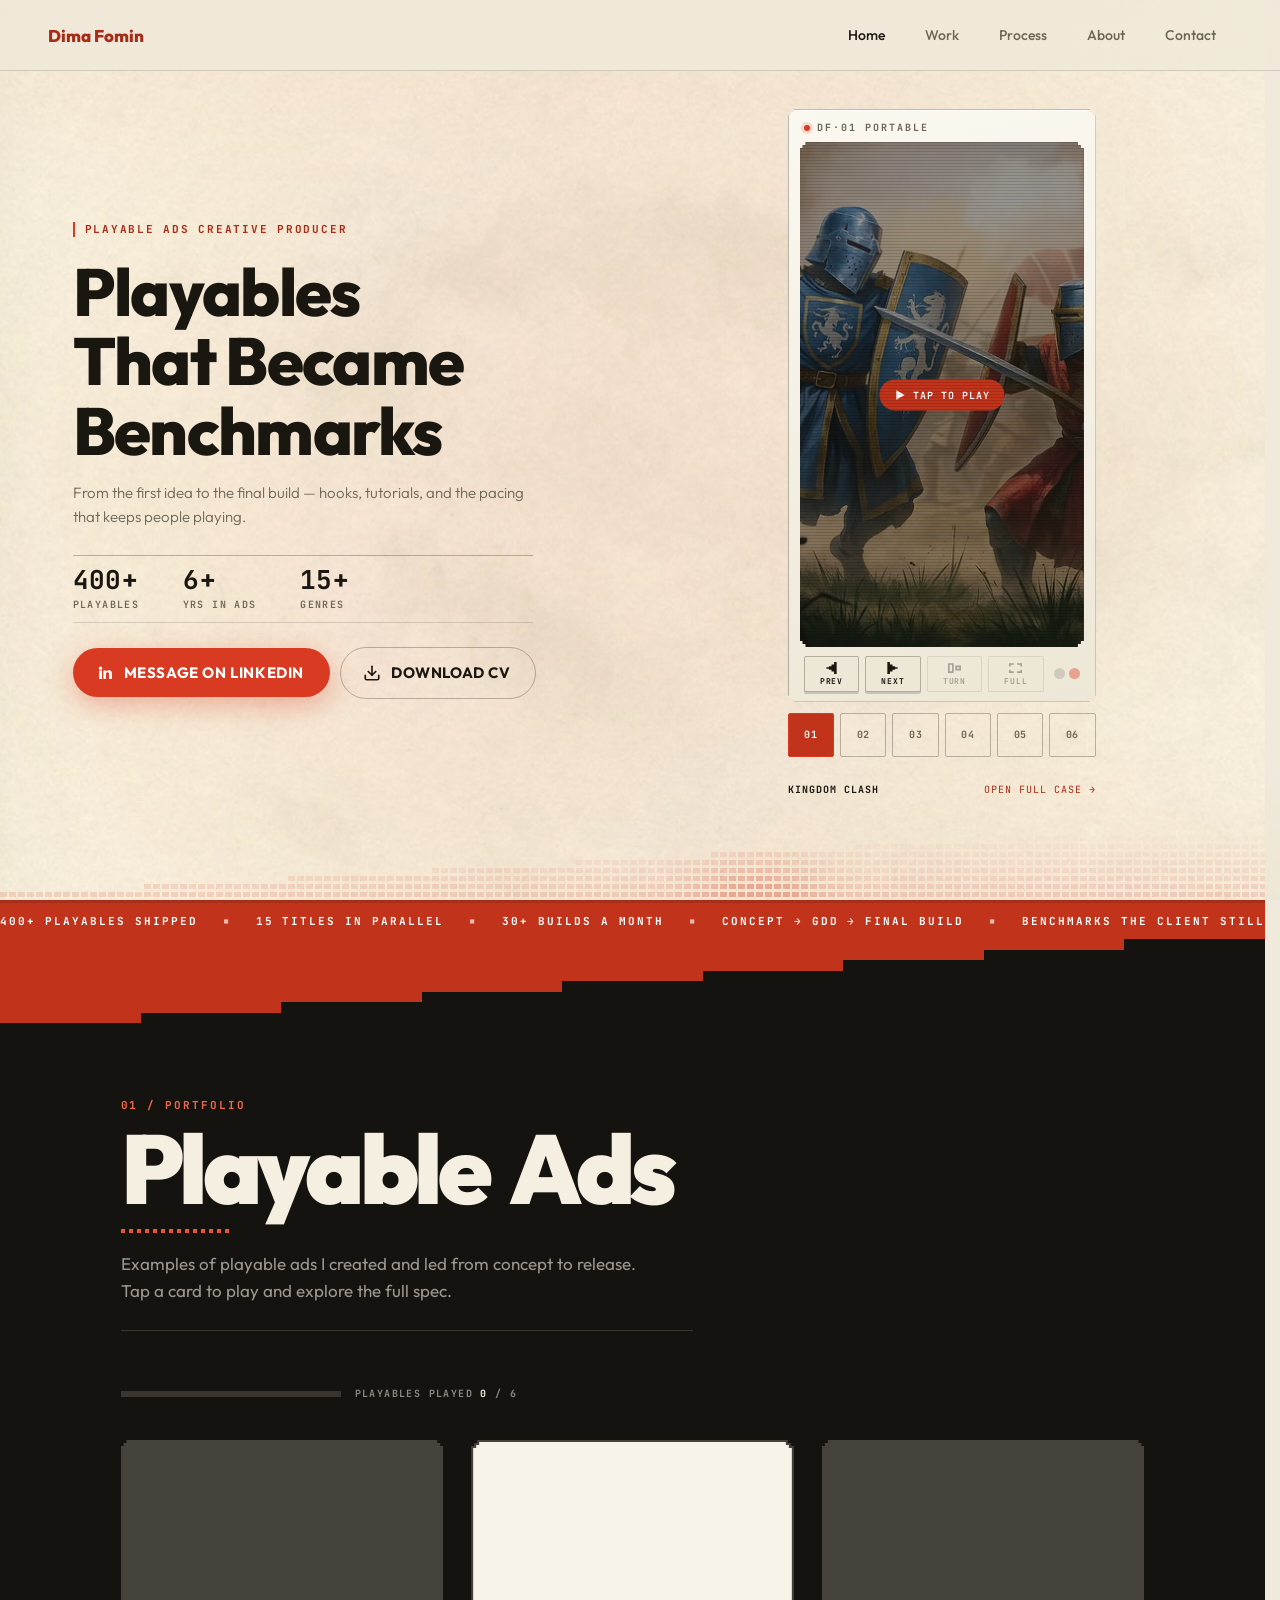
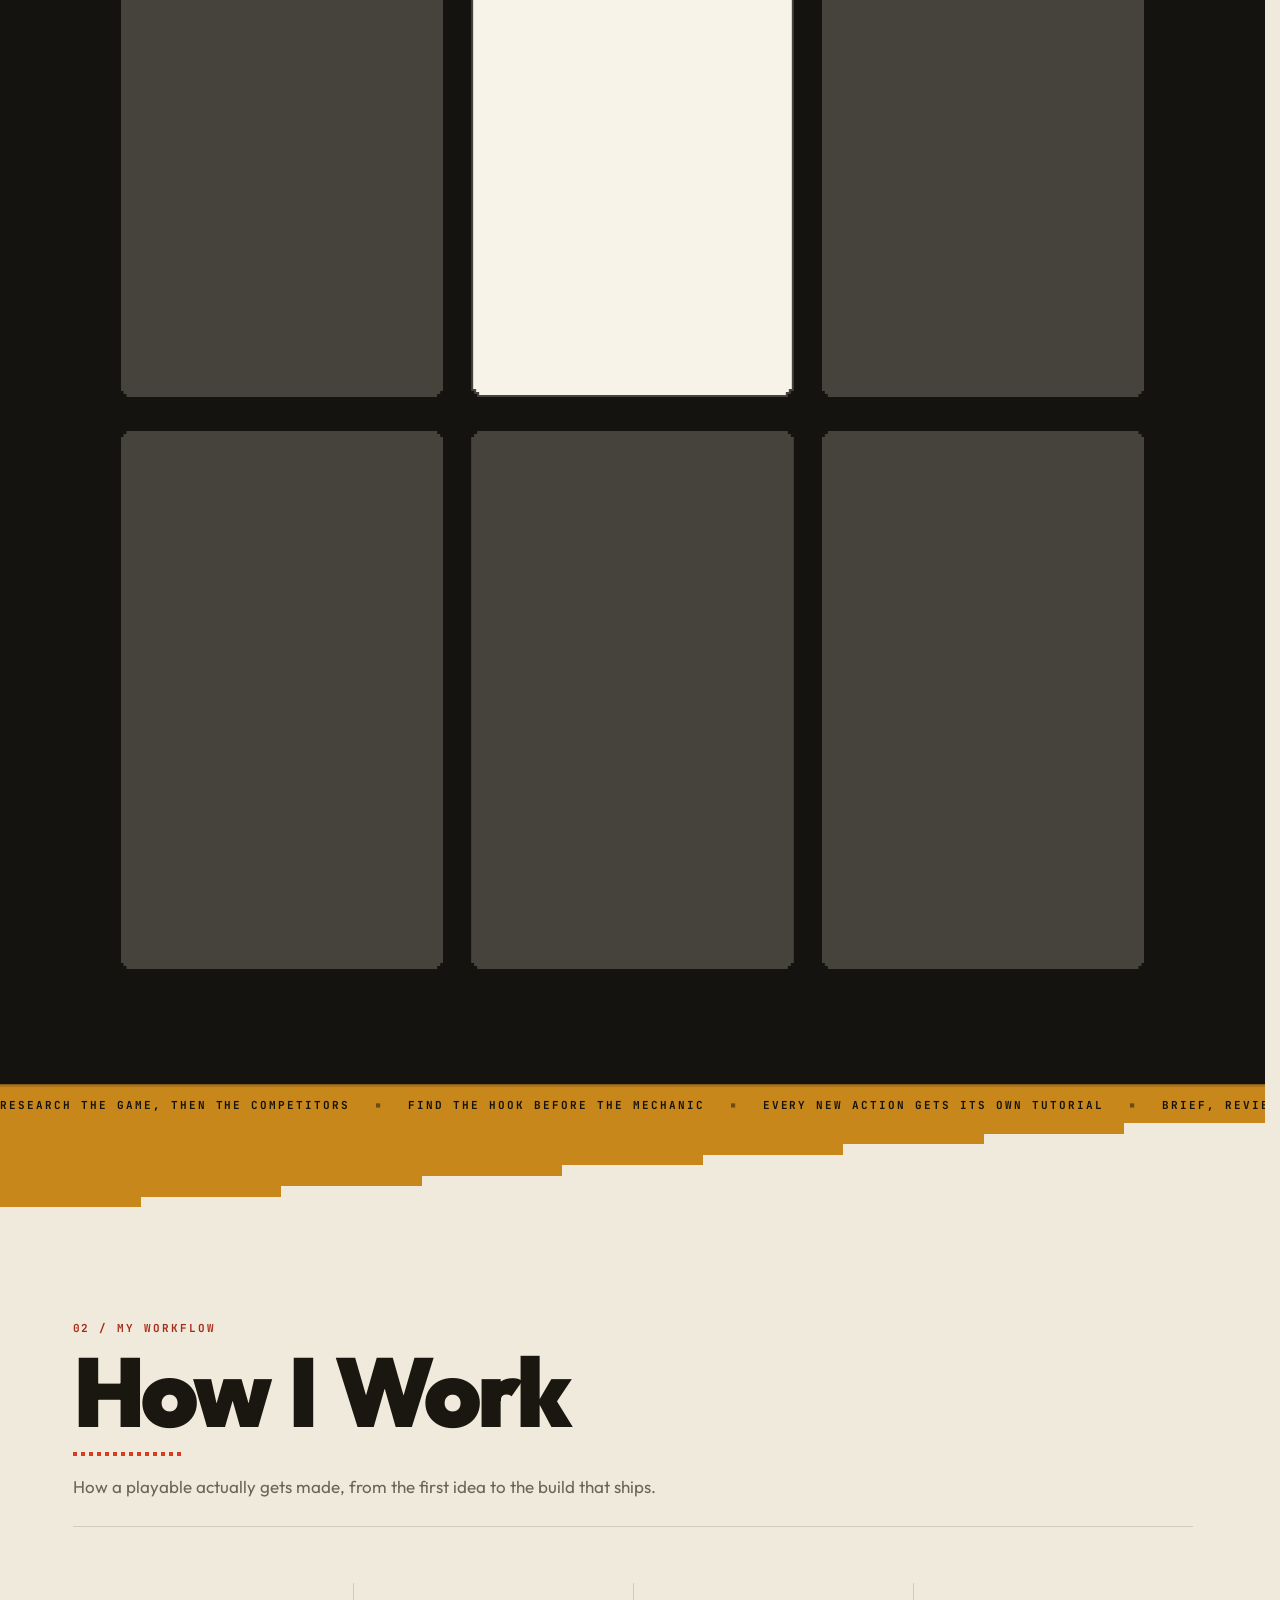
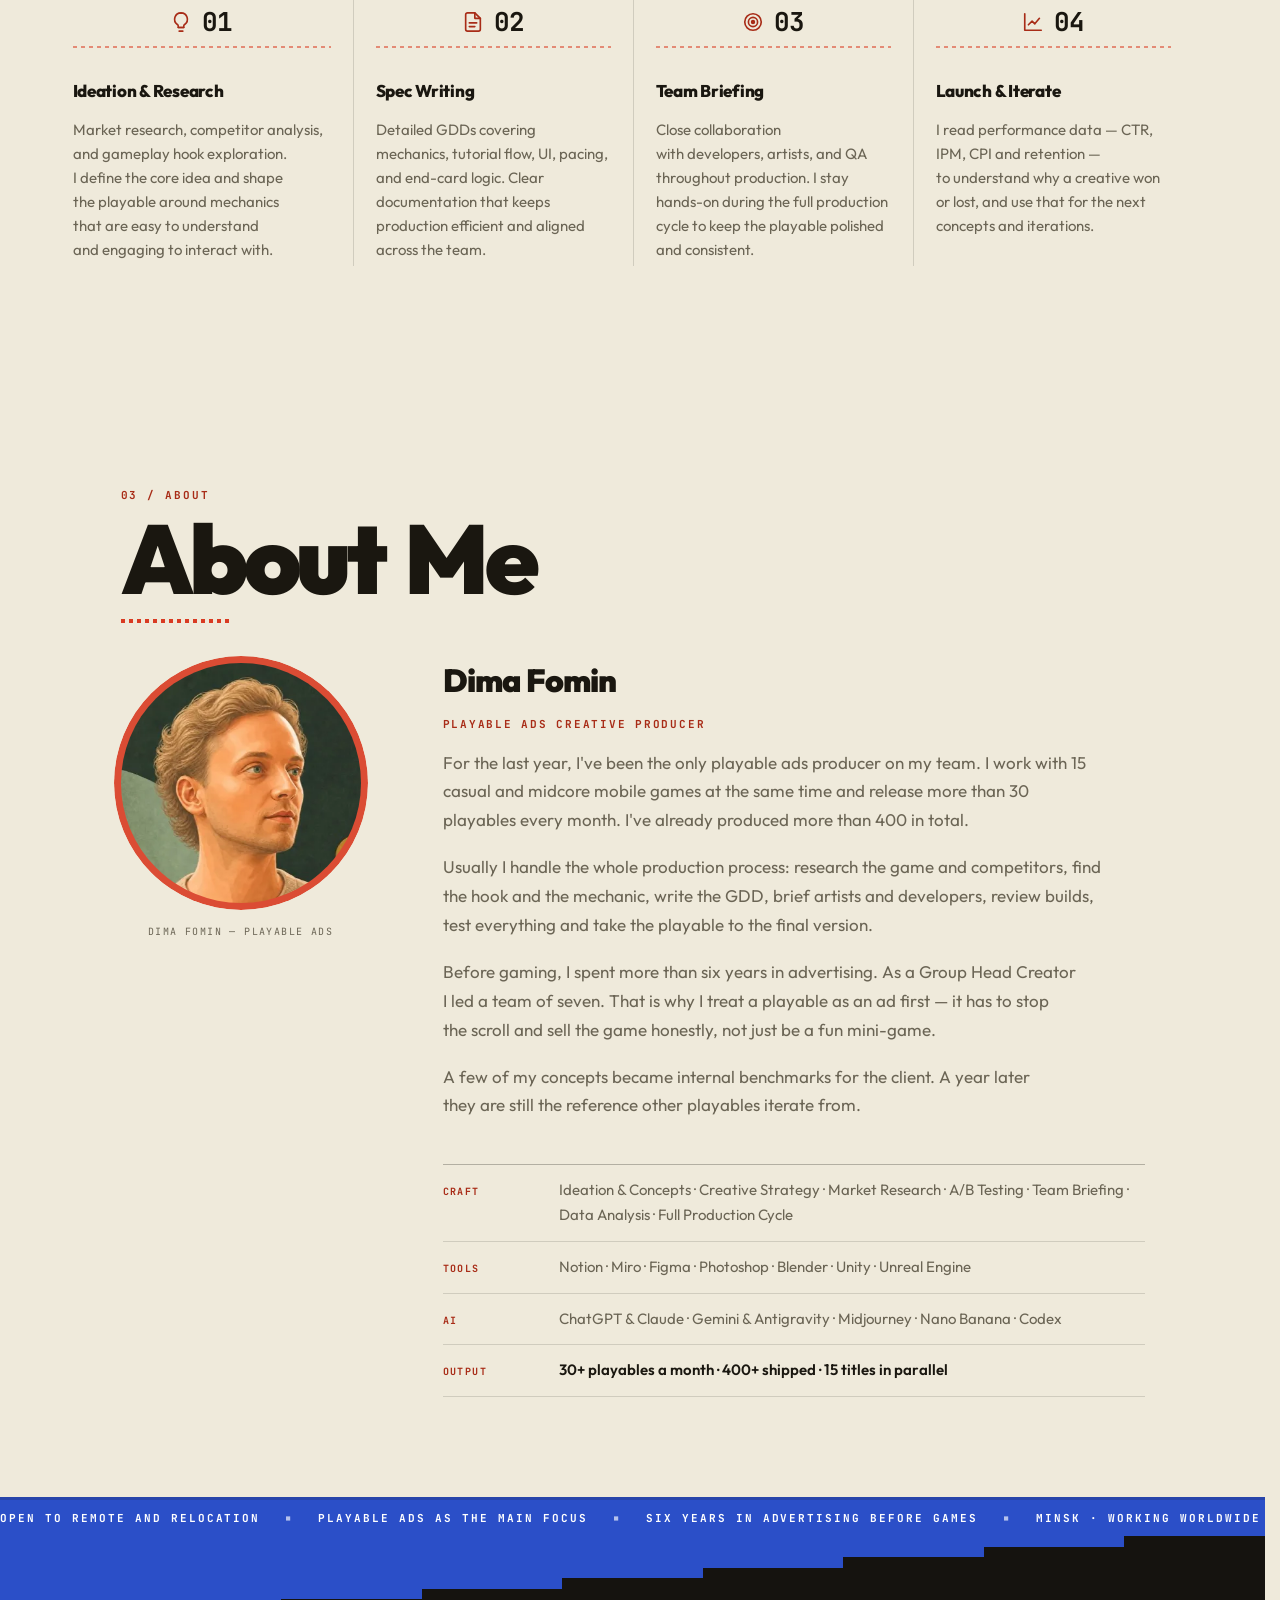
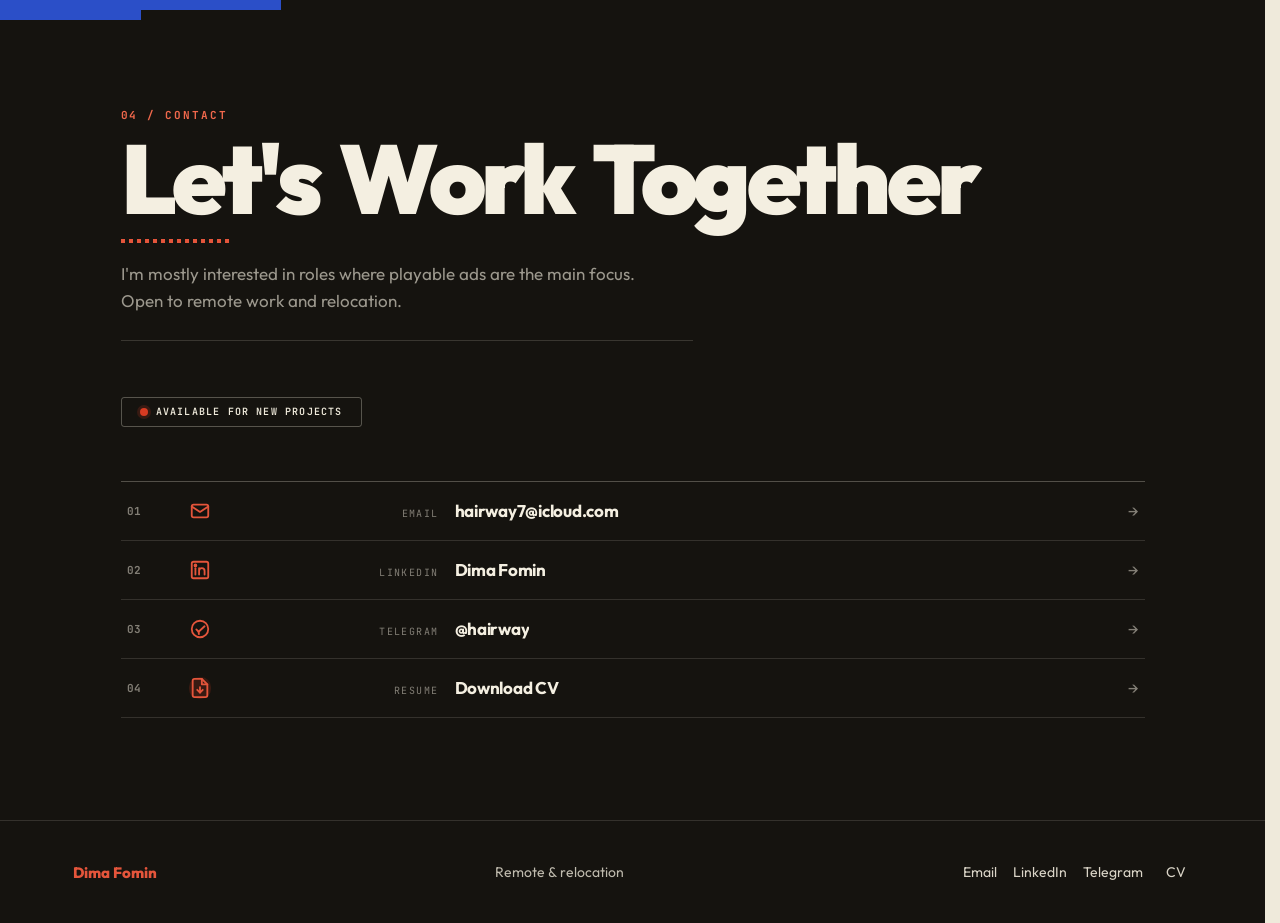
==== commit 3c7c06c5: "Add Web Analytics, keep repo-only files off the site, tidy assets - Vercel Web Analytics on the home" ====
--- a/index.html
+++ b/index.html
@@ -60,6 +60,9 @@
     <!-- with scripting off the observers never fire, so the reveal states
          would hide the page for good -->
     <noscript><style>.reveal,.reveal-blur{opacity:1!important;transform:none!important;filter:none!important;animation:none!important}</style></noscript>
+    <!-- Vercel Web Analytics: cookieless page views, served from this site -->
+    <script>window.va = window.va || function () { (window.vaq = window.vaq || []).push(arguments); };</script>
+    <script defer src="/_vercel/insights/script.js"></script>
 </head>
 <body>
 
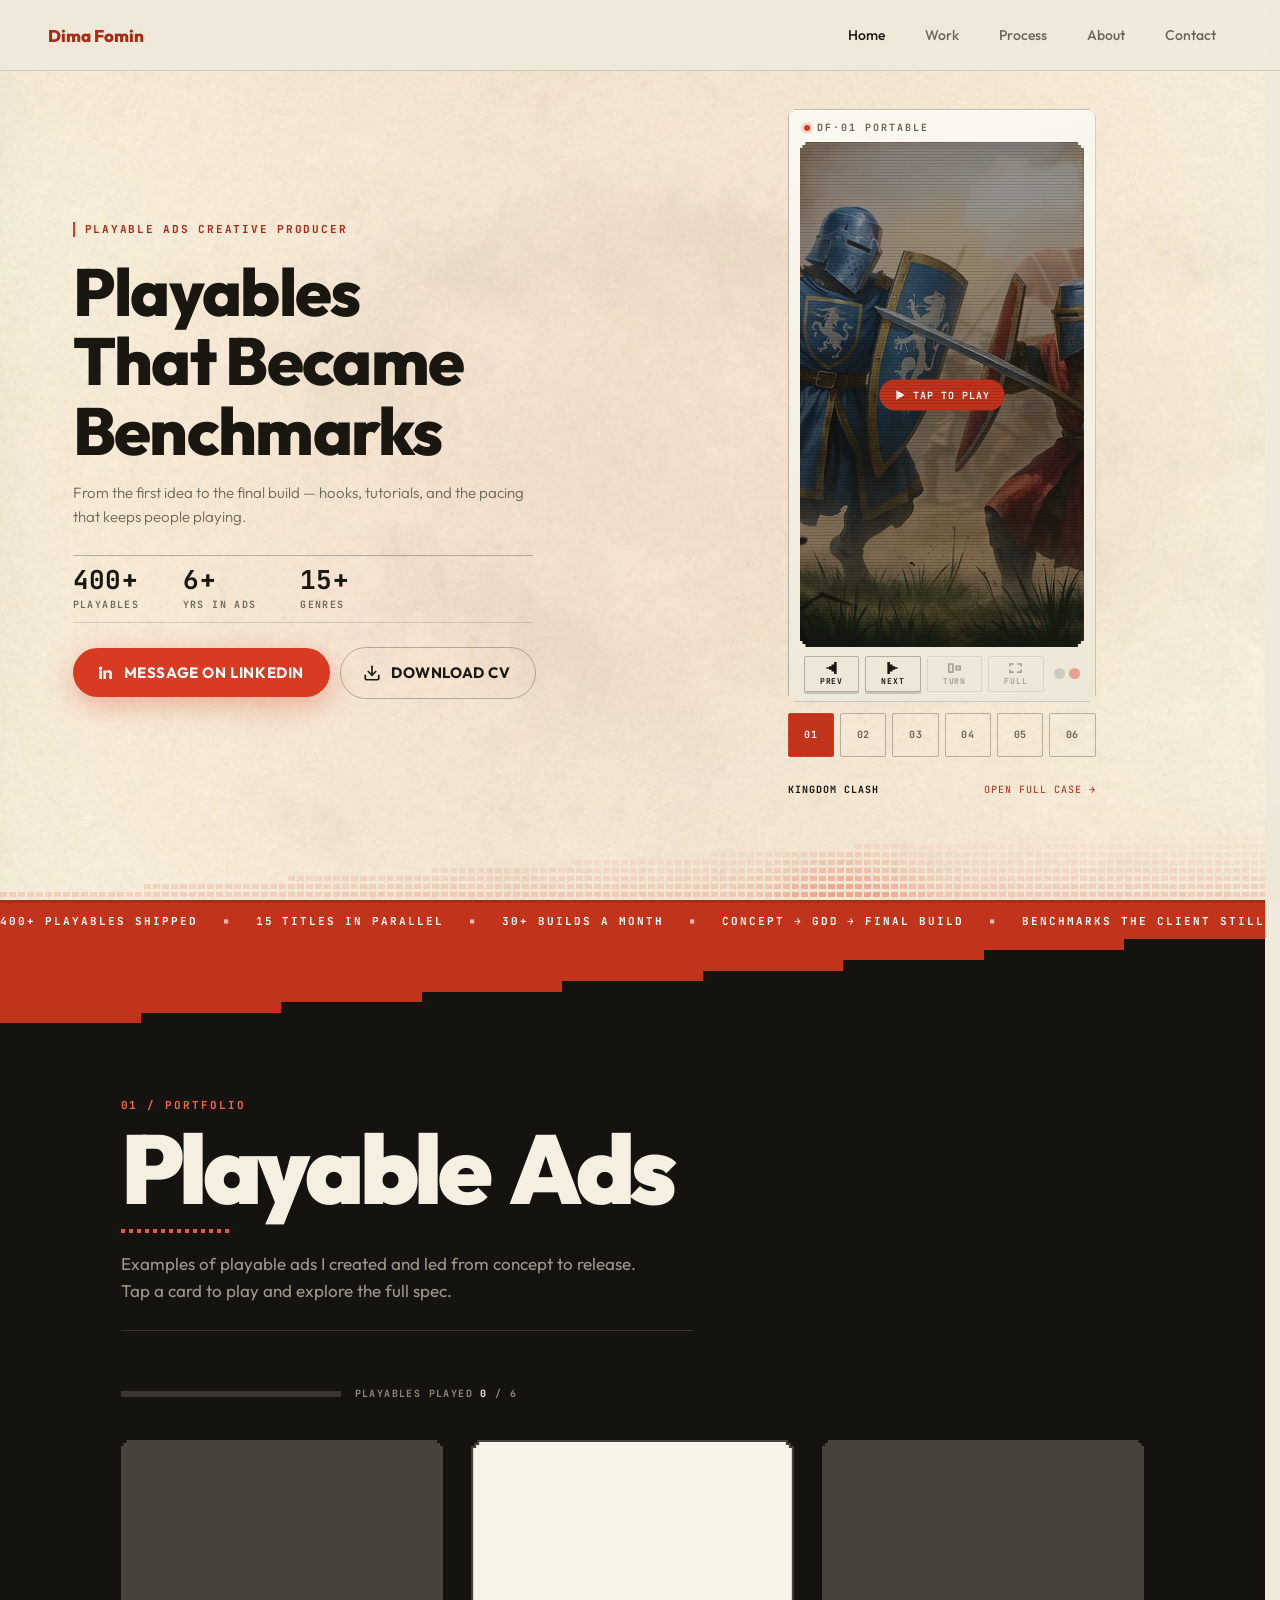
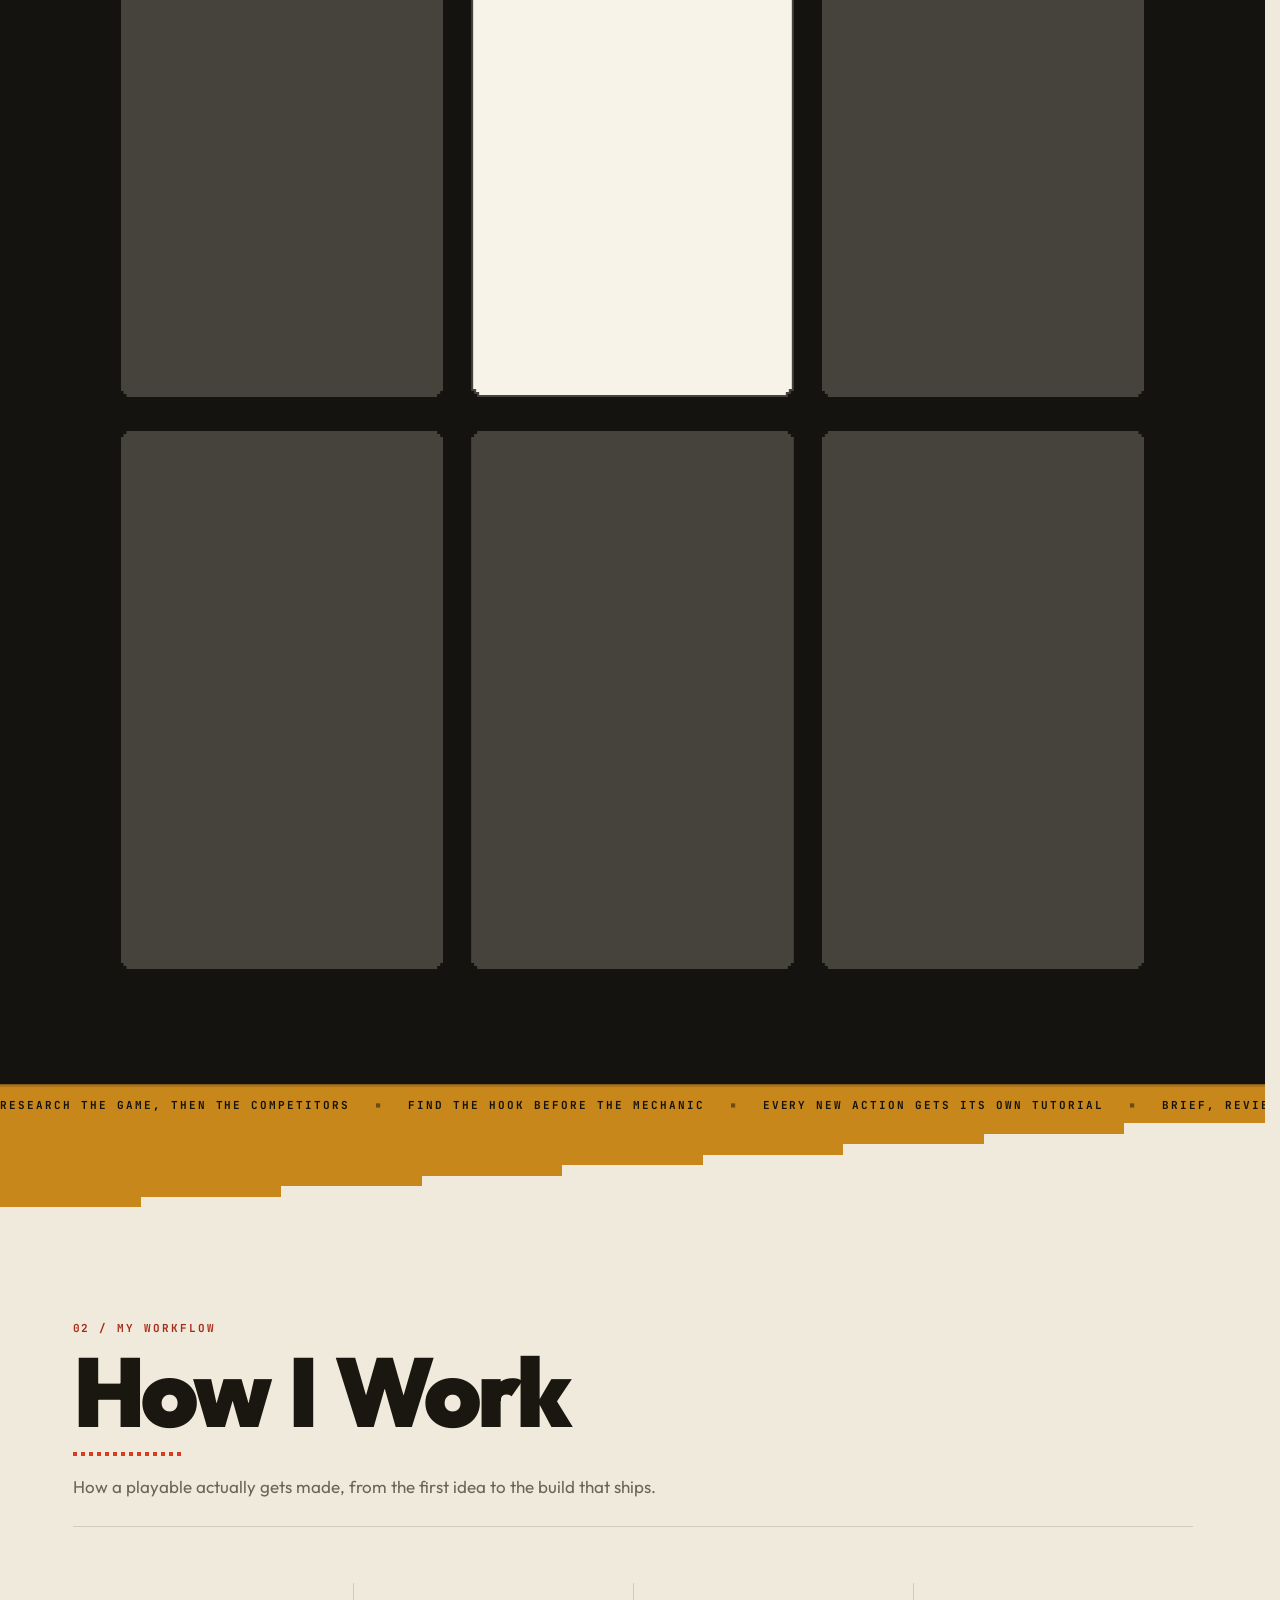
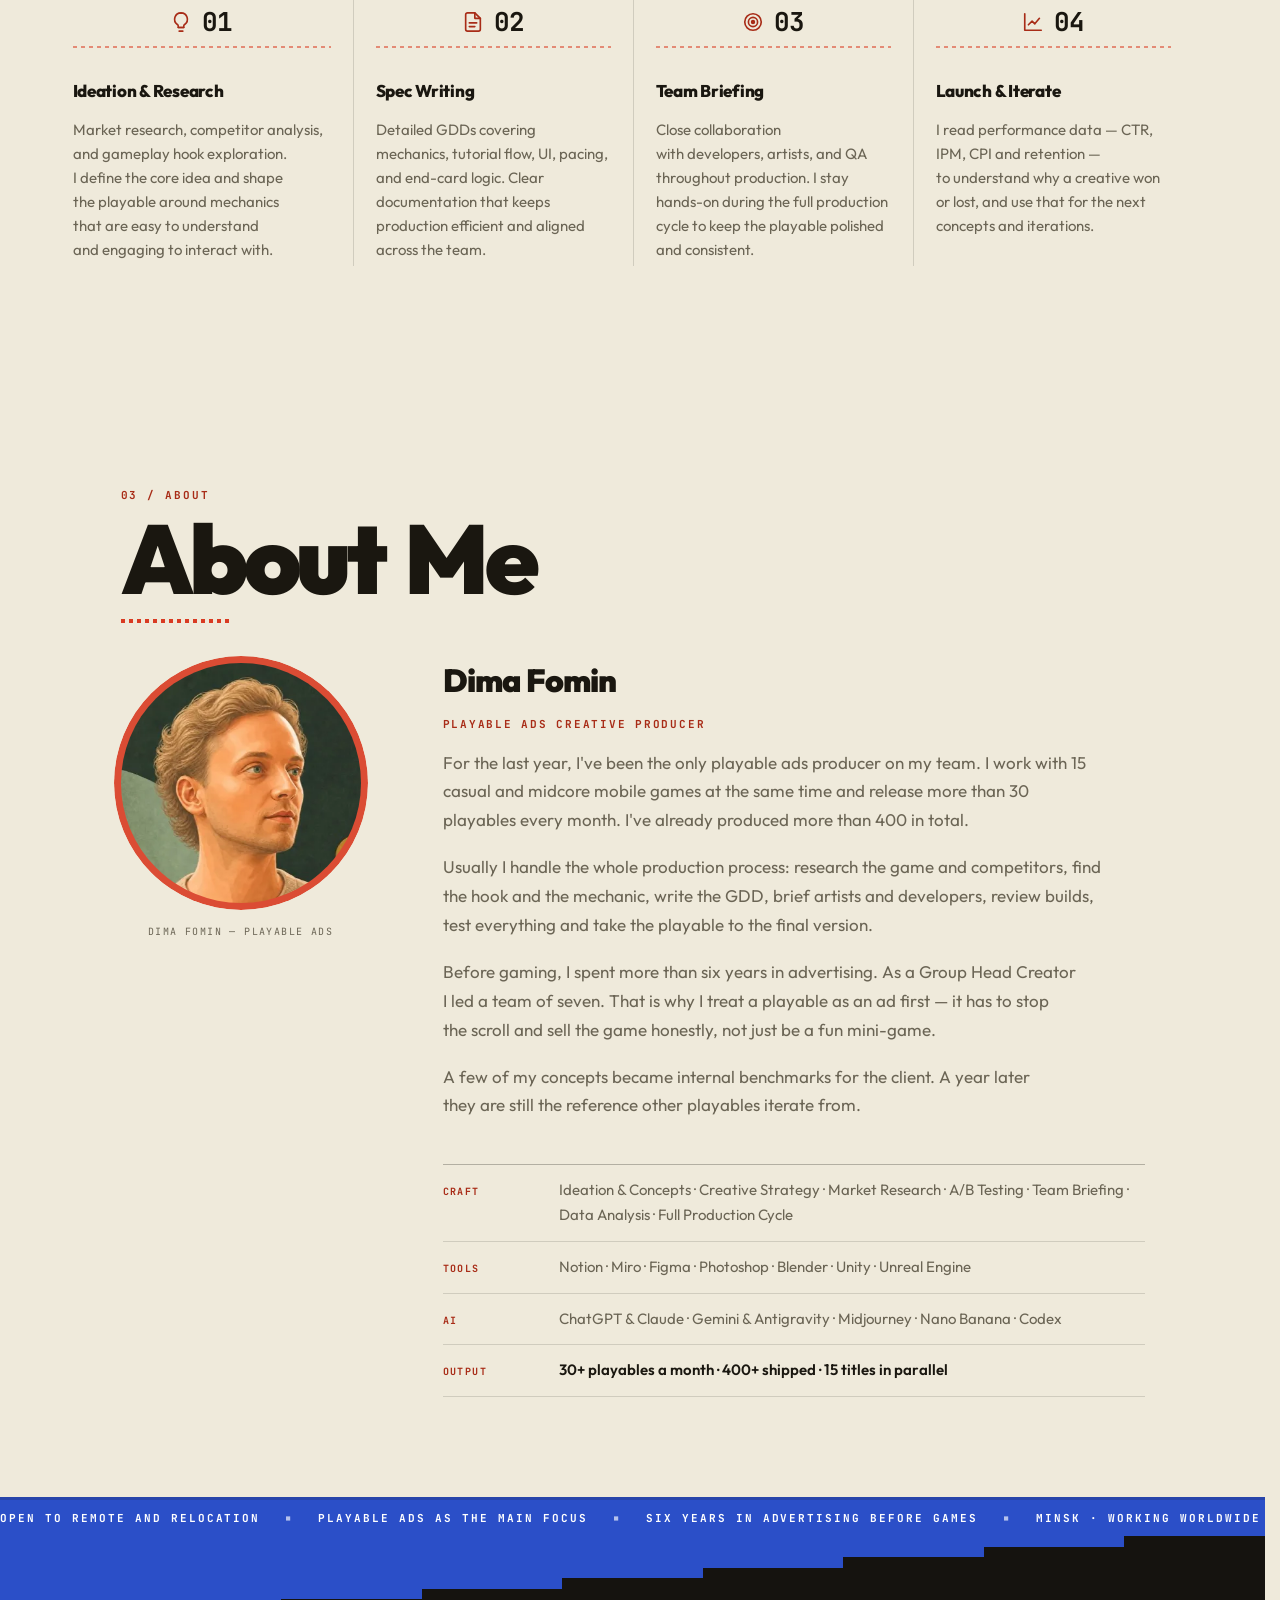
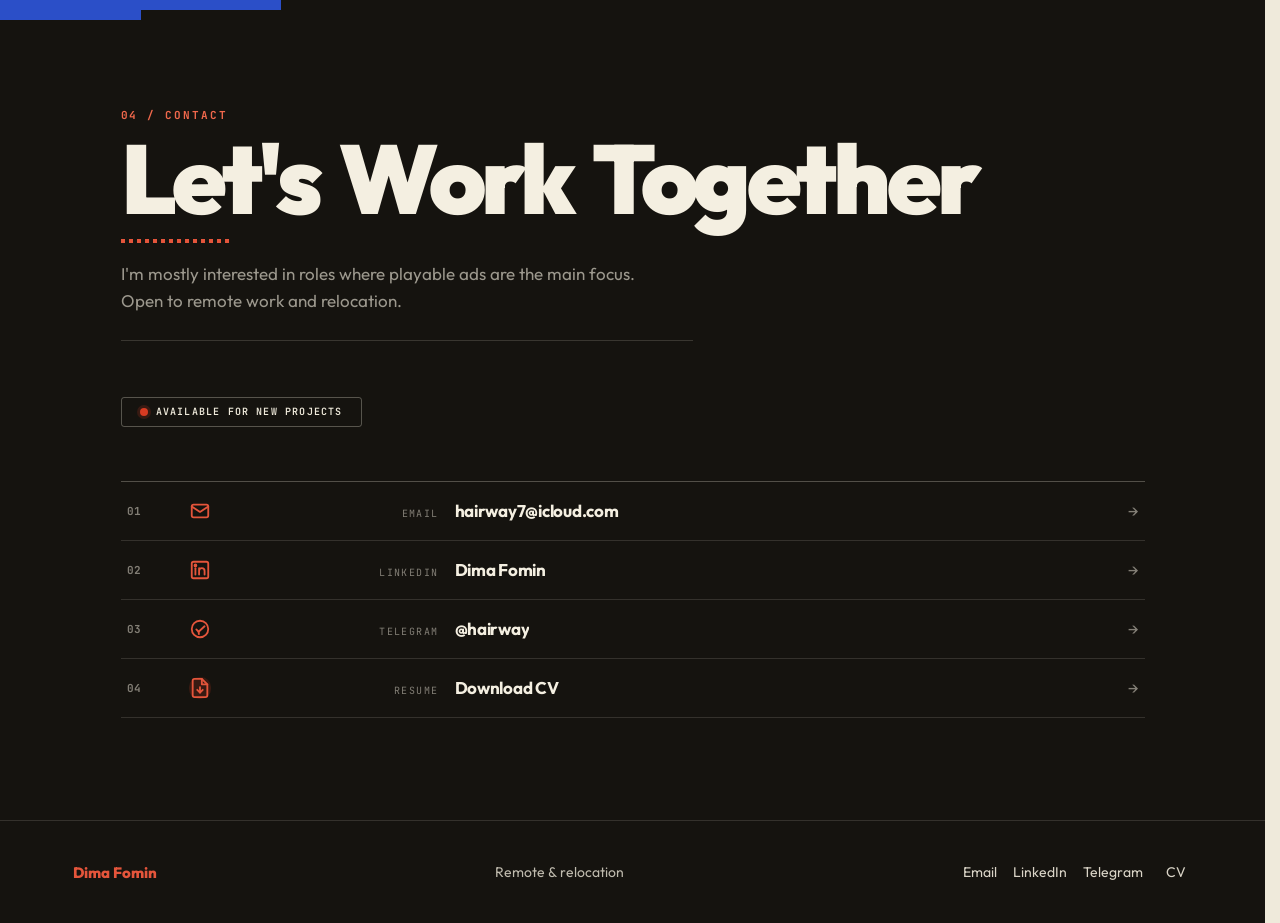
==== commit efee380a: "Stamp dateModified from the latest content commit Co-Authored-By: Claude Opus 5 <noreply@anthropic.c" ====
--- a/index.html
+++ b/index.html
@@ -25,7 +25,7 @@
         "@context": "https://schema.org",
         "@type": "ProfilePage",
         "dateCreated": "2026-05-14T21:06:52+03:00",
-        "dateModified": "2026-09-02T22:33:40+03:00",
+        "dateModified": "2026-09-13T18:31:35+03:00",
         "mainEntity": {
             "@type": "Person",
             "@id": "https://dima-fomin-my-portfolio.vercel.app/#dima-fomin",
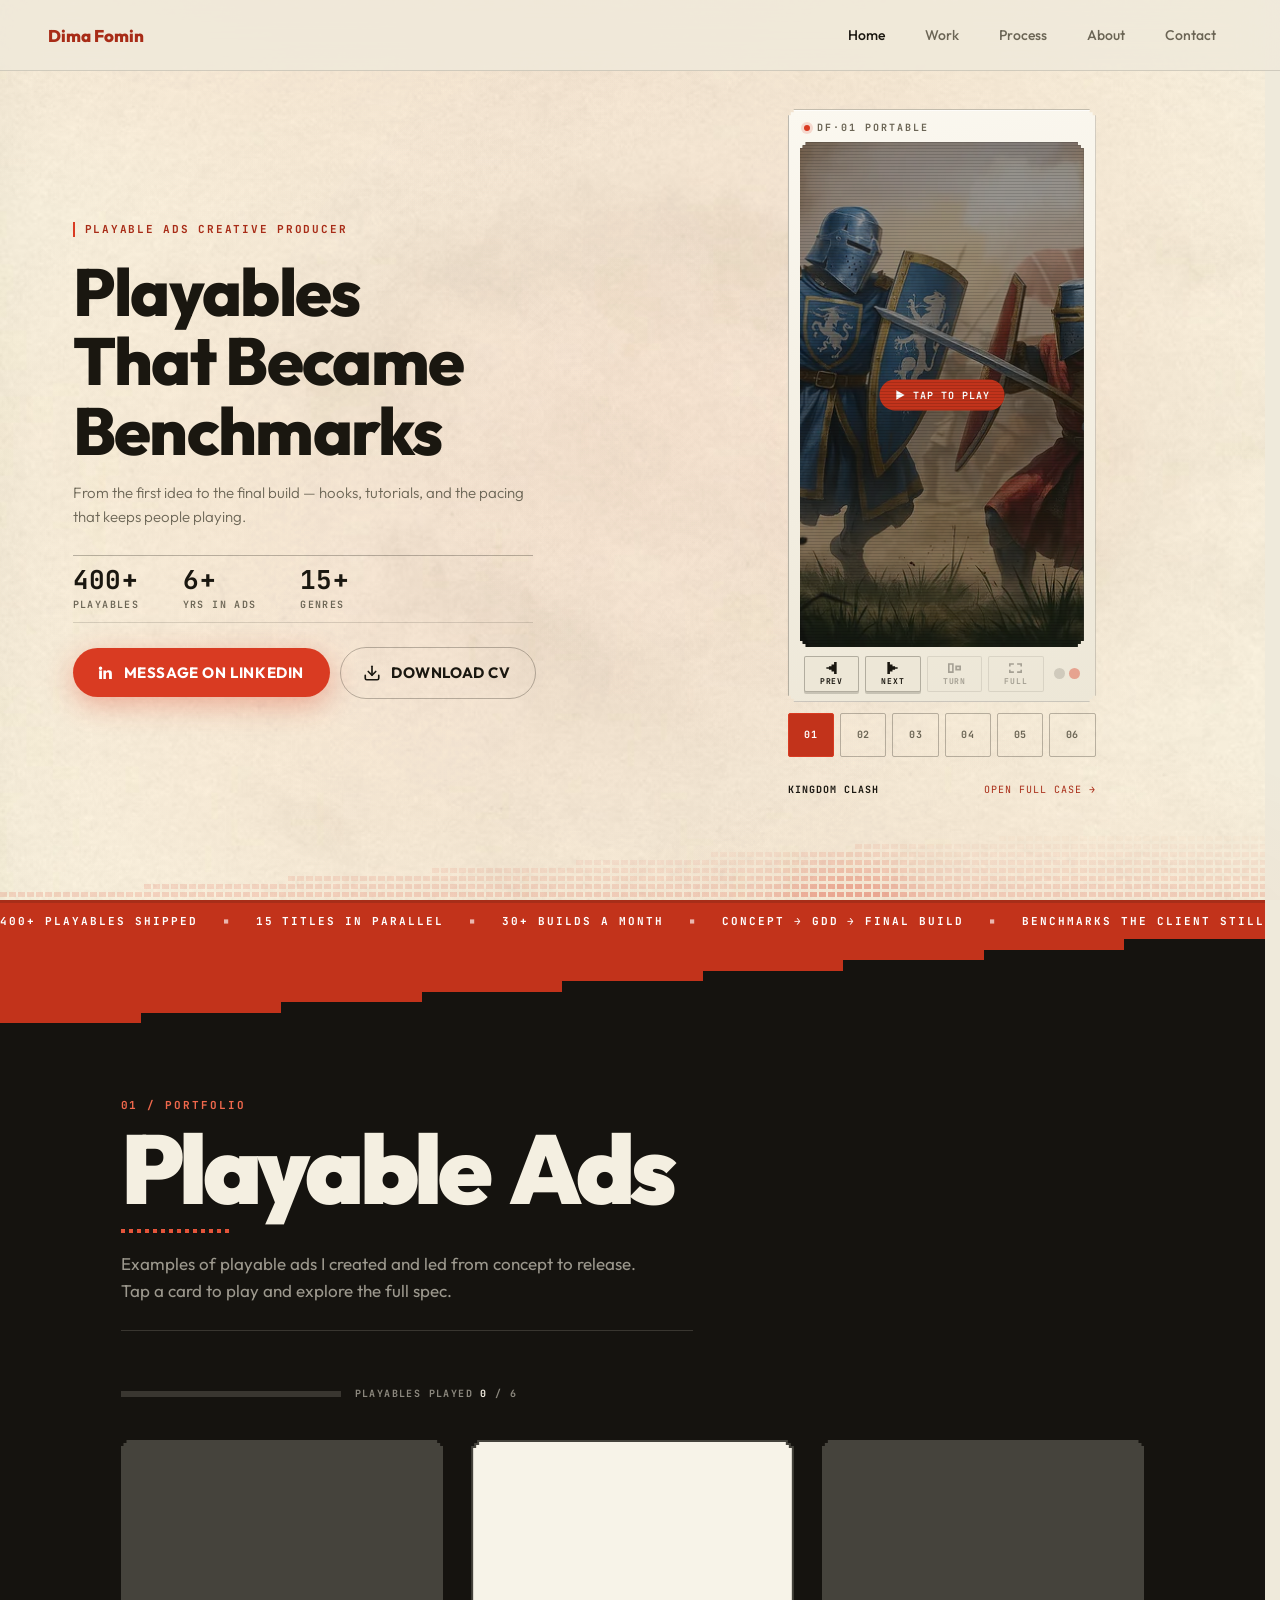
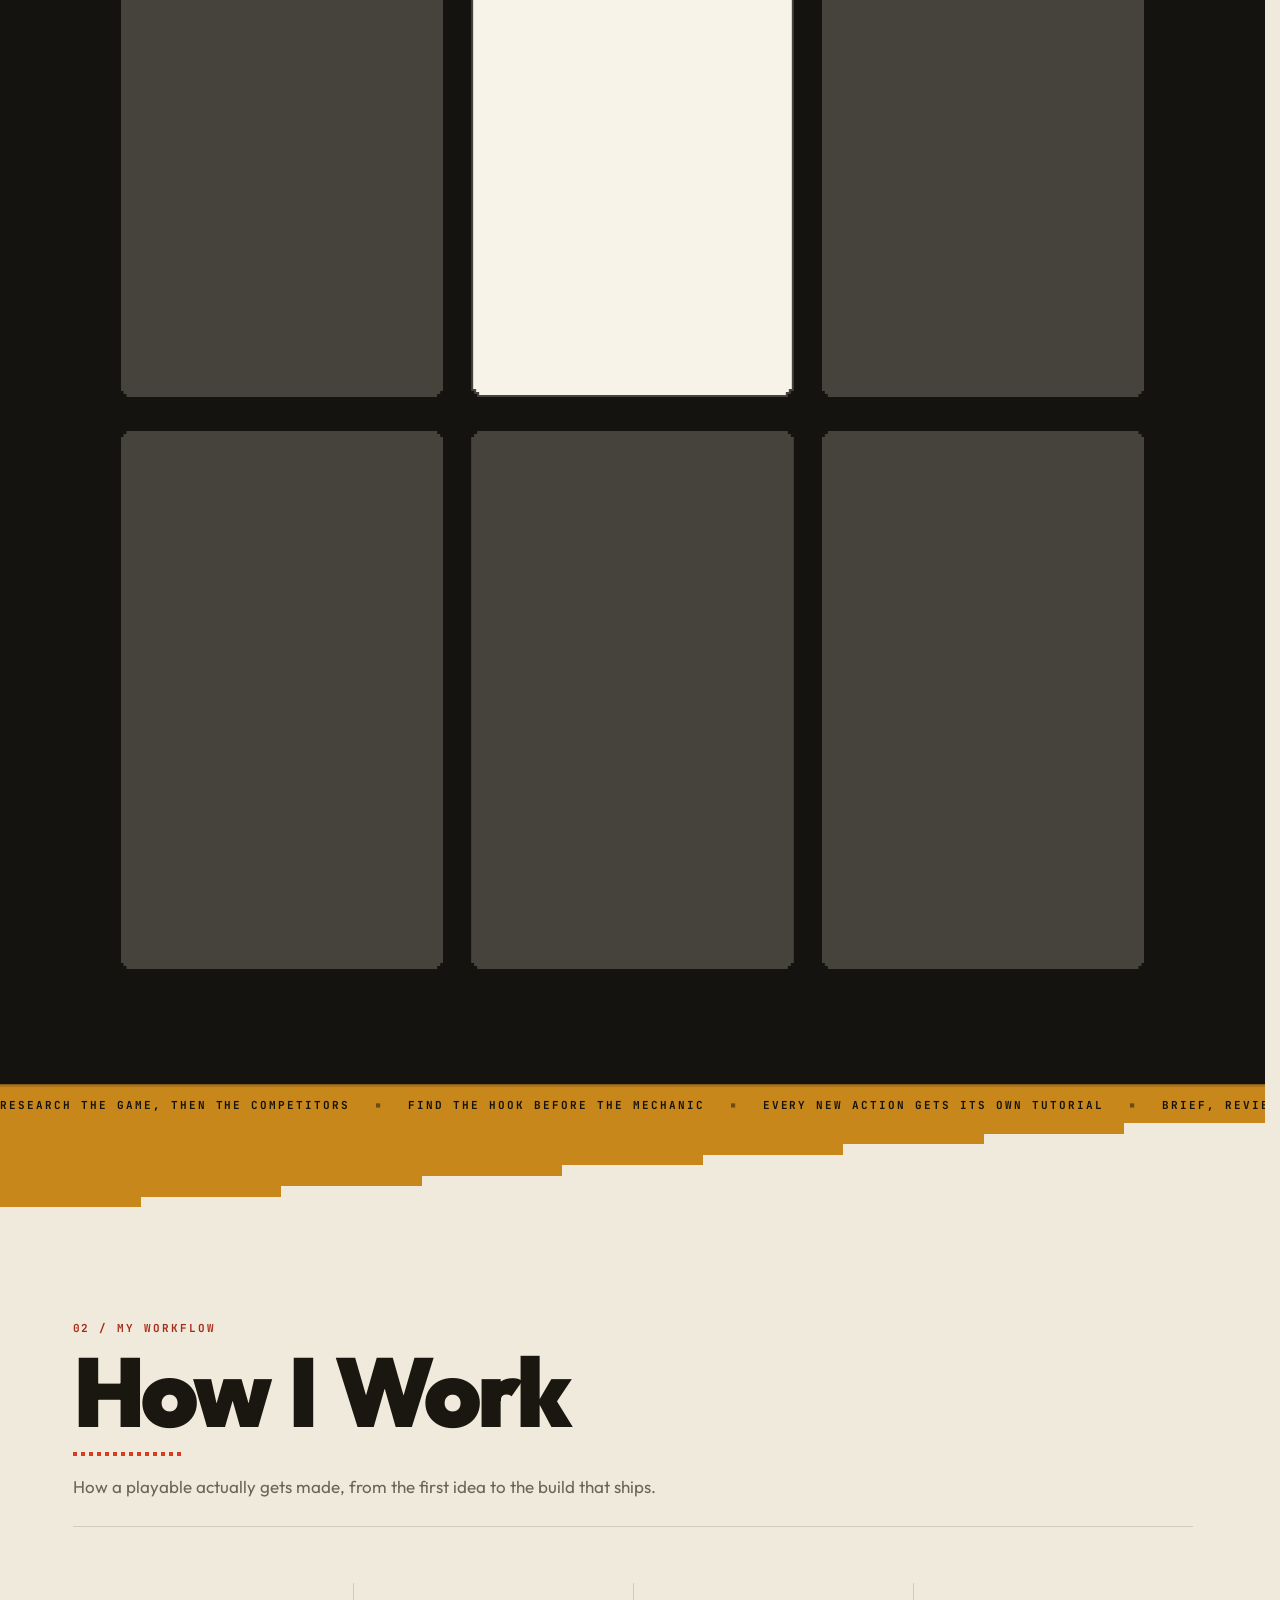
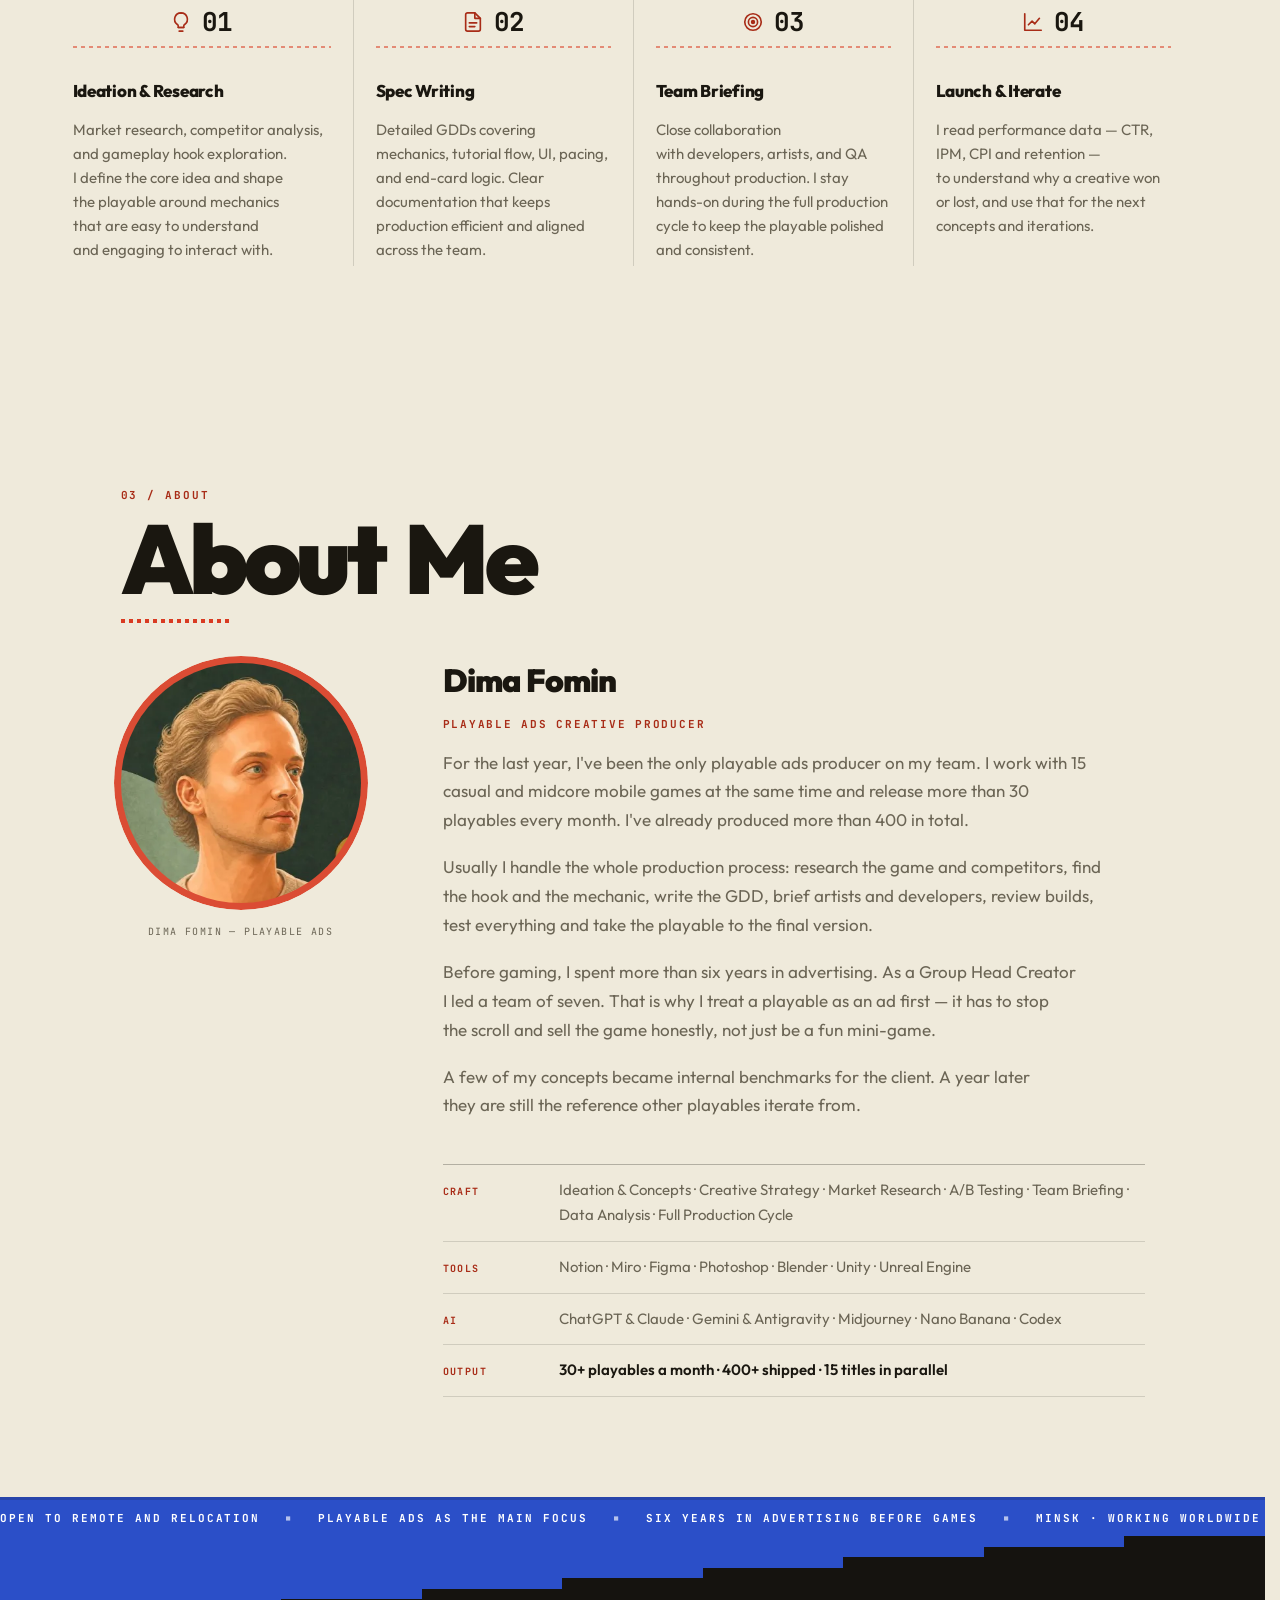
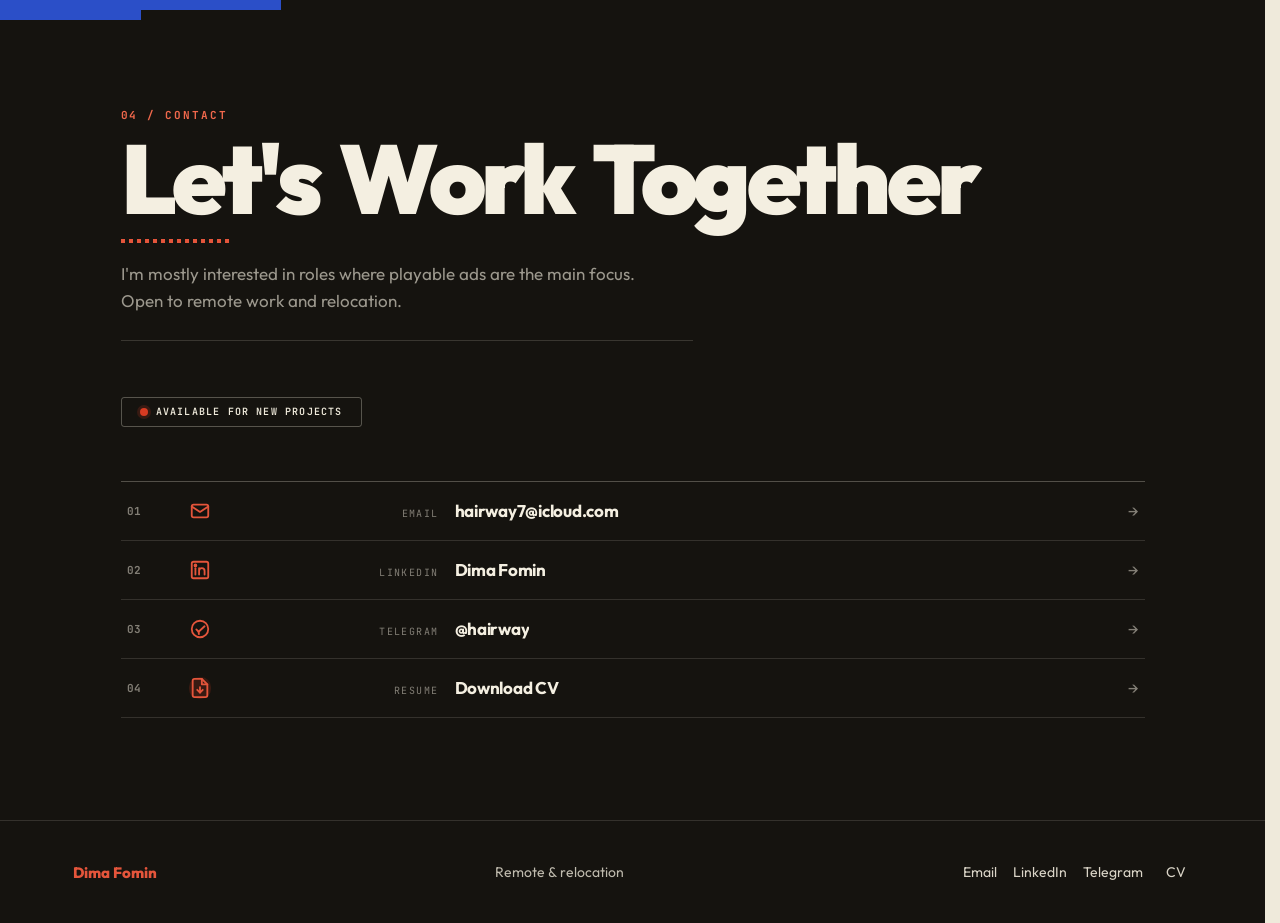
==== commit a1f6788f: "Use the full Tap Arrows Gallery title on the fifth cartridge The rack button fed the short name into" ====
--- a/index.html
+++ b/index.html
@@ -184,7 +184,7 @@
                 <button type="button" class="hc-slot" data-game="2" data-title="Railroad Empire" aria-label="Railroad Empire">02</button>
                 <button type="button" class="hc-slot" data-game="3" data-title="Battle Lines" aria-label="Battle Lines">03</button>
                 <button type="button" class="hc-slot" data-game="4" data-title="Pocket Tales" aria-label="Pocket Tales">04</button>
-                <button type="button" class="hc-slot" data-game="5" data-title="Tap Arrows" aria-label="Tap Arrows">05</button>
+                <button type="button" class="hc-slot" data-game="5" data-title="Tap Arrows Gallery" aria-label="Tap Arrows Gallery">05</button>
                 <button type="button" class="hc-slot" data-game="6" data-title="Tank Stars" aria-label="Tank Stars">06</button>
             </div>
             <div class="hc-meta">
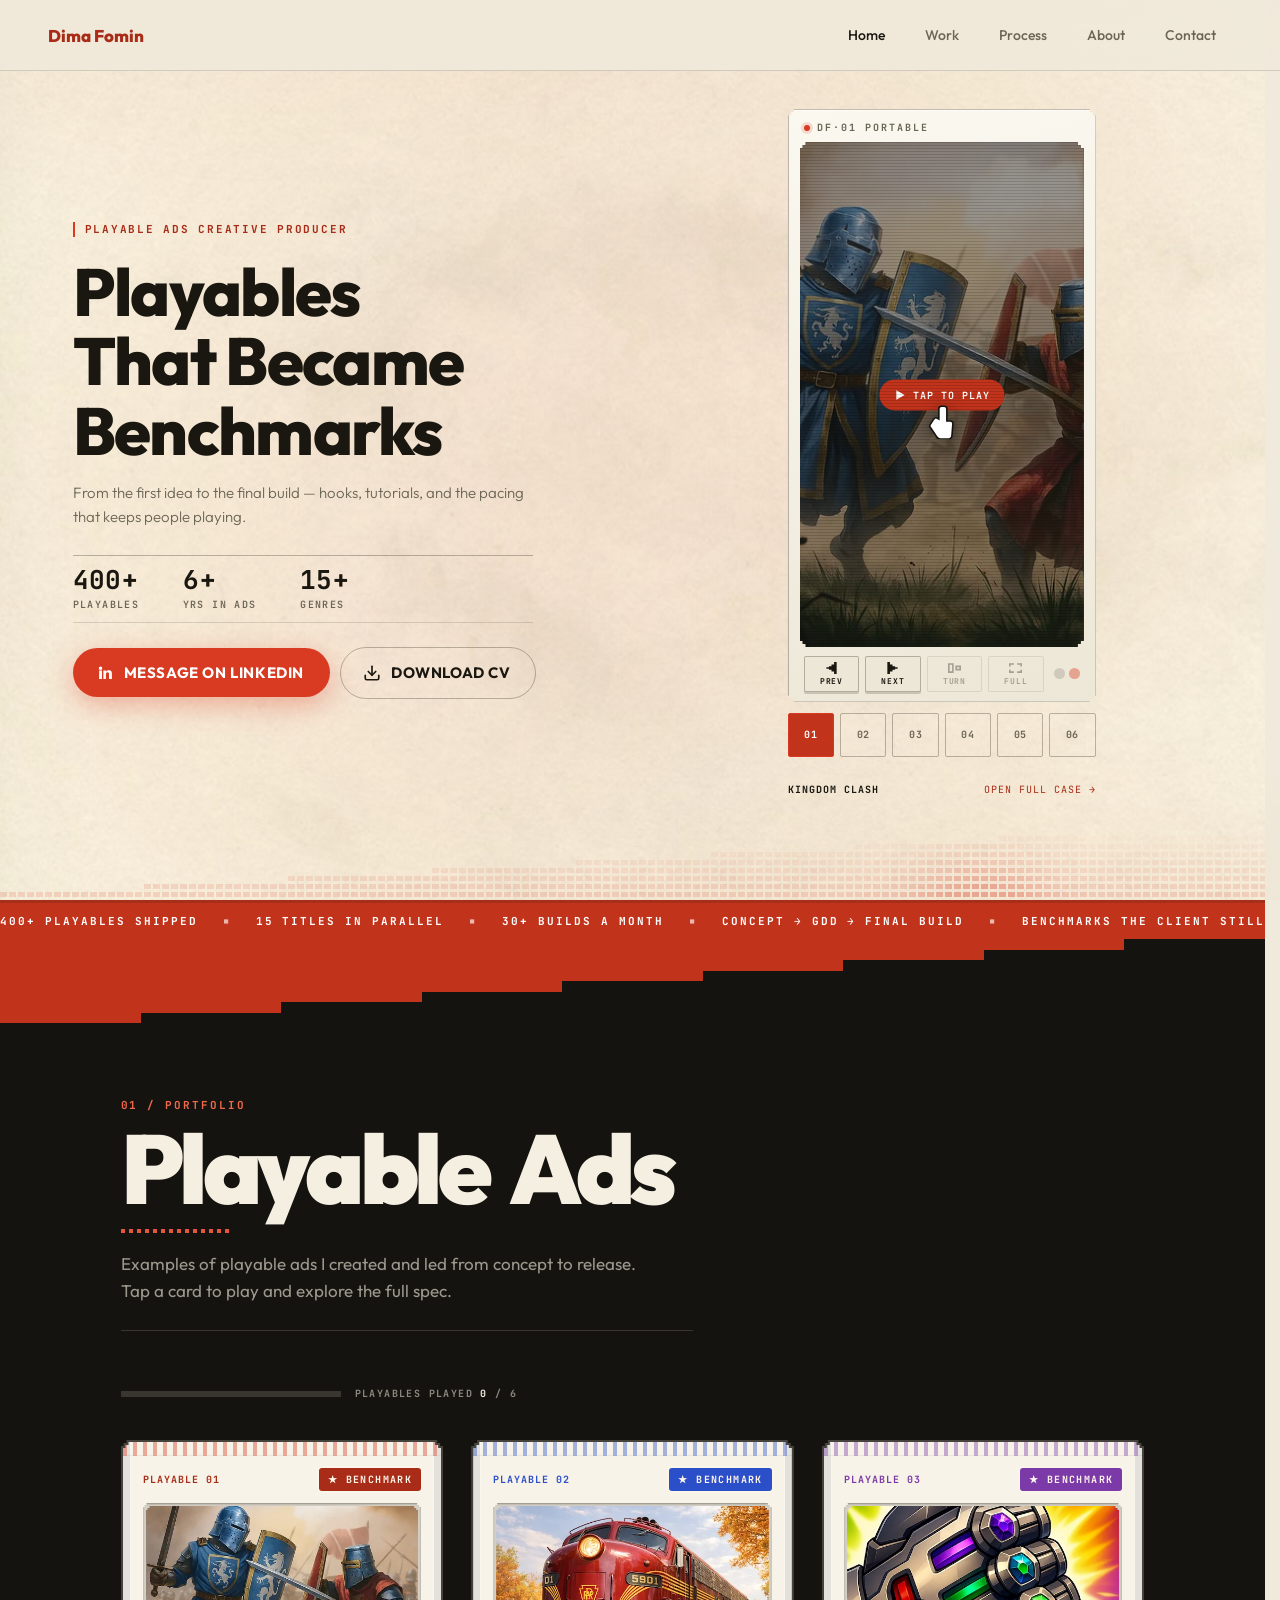
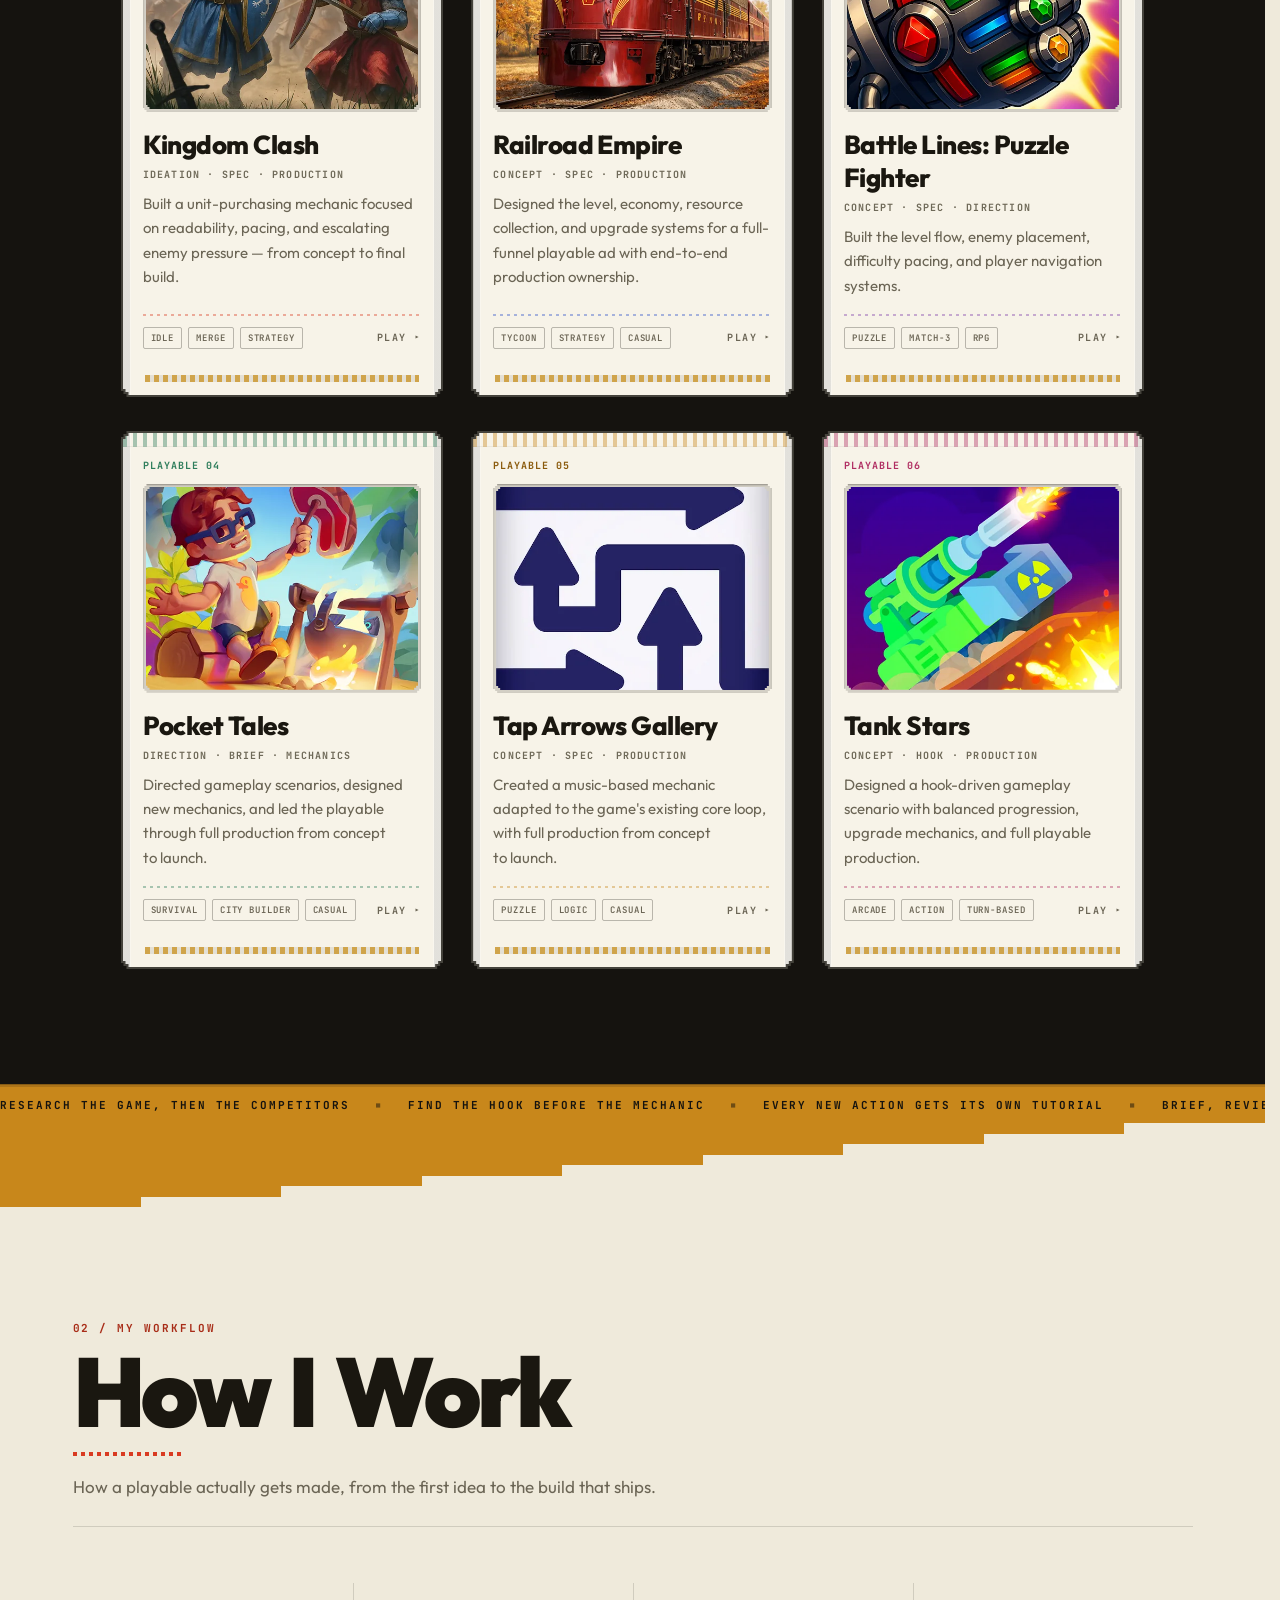
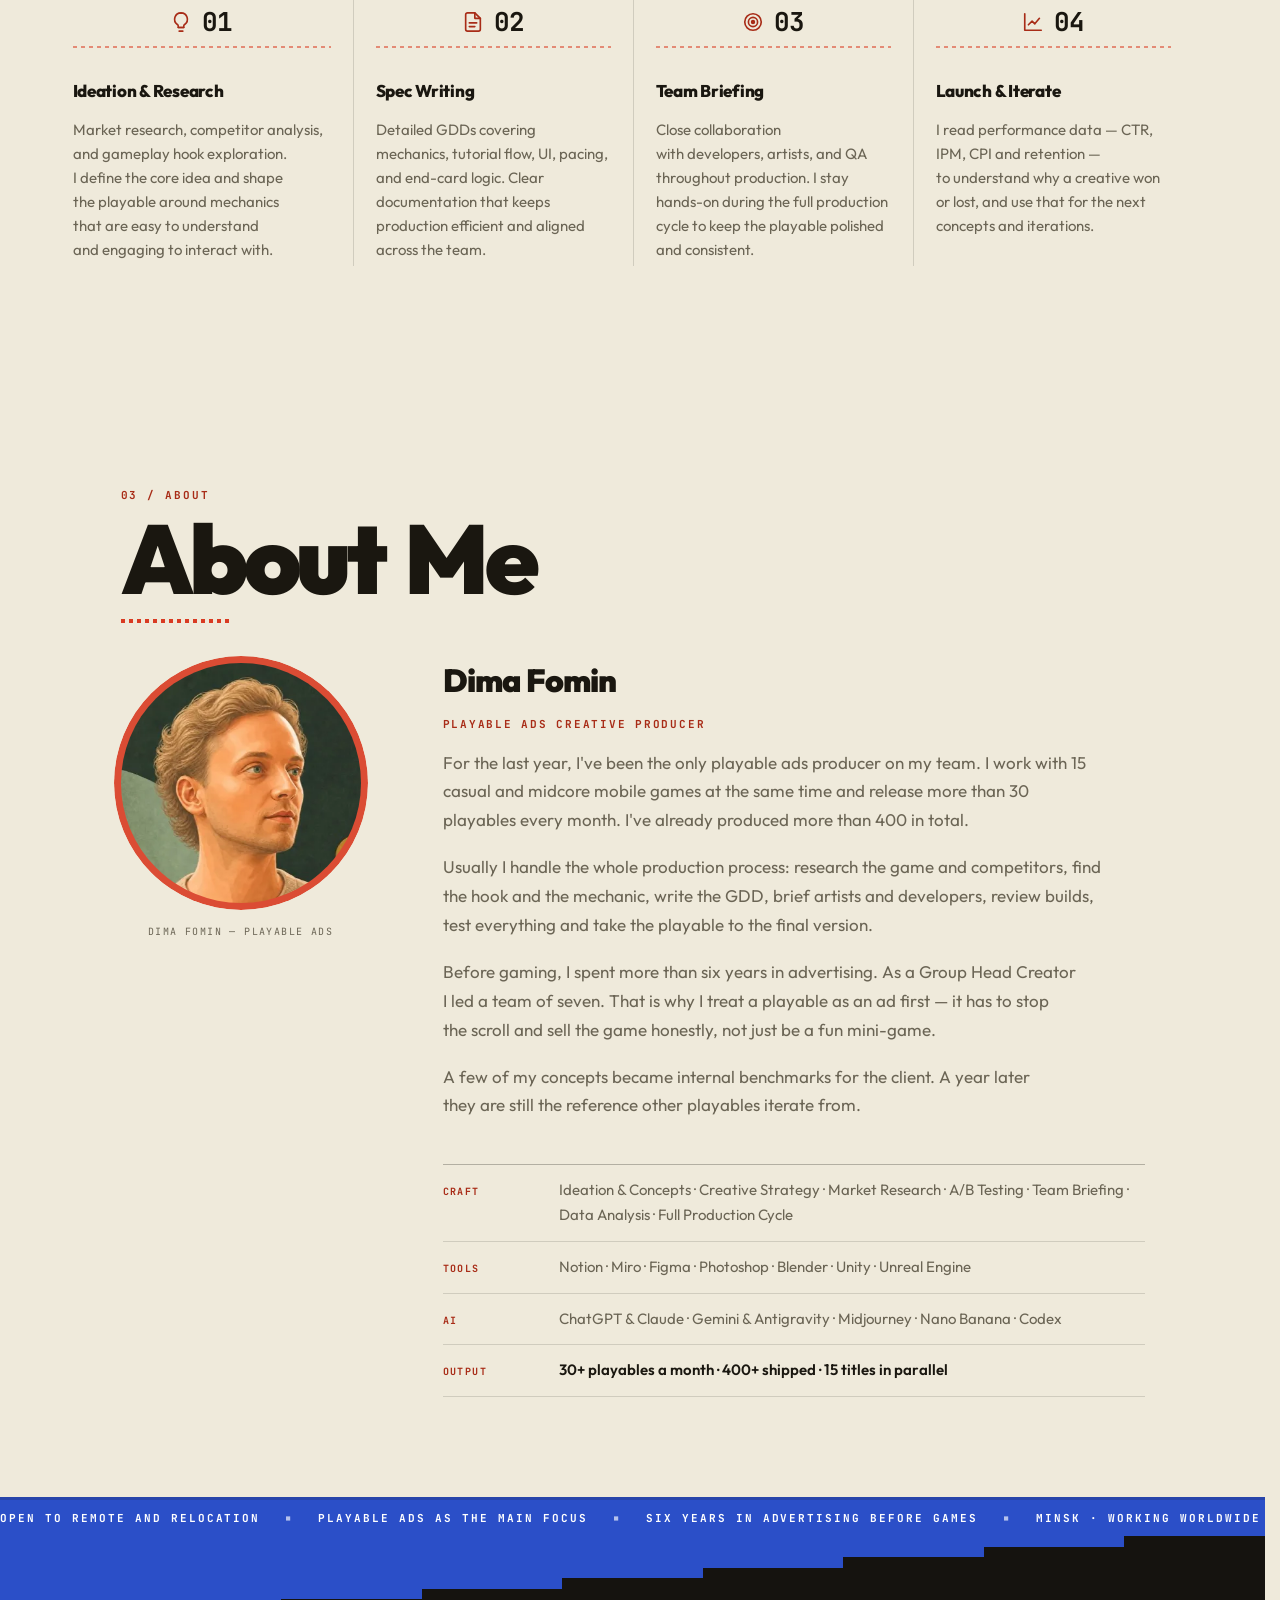
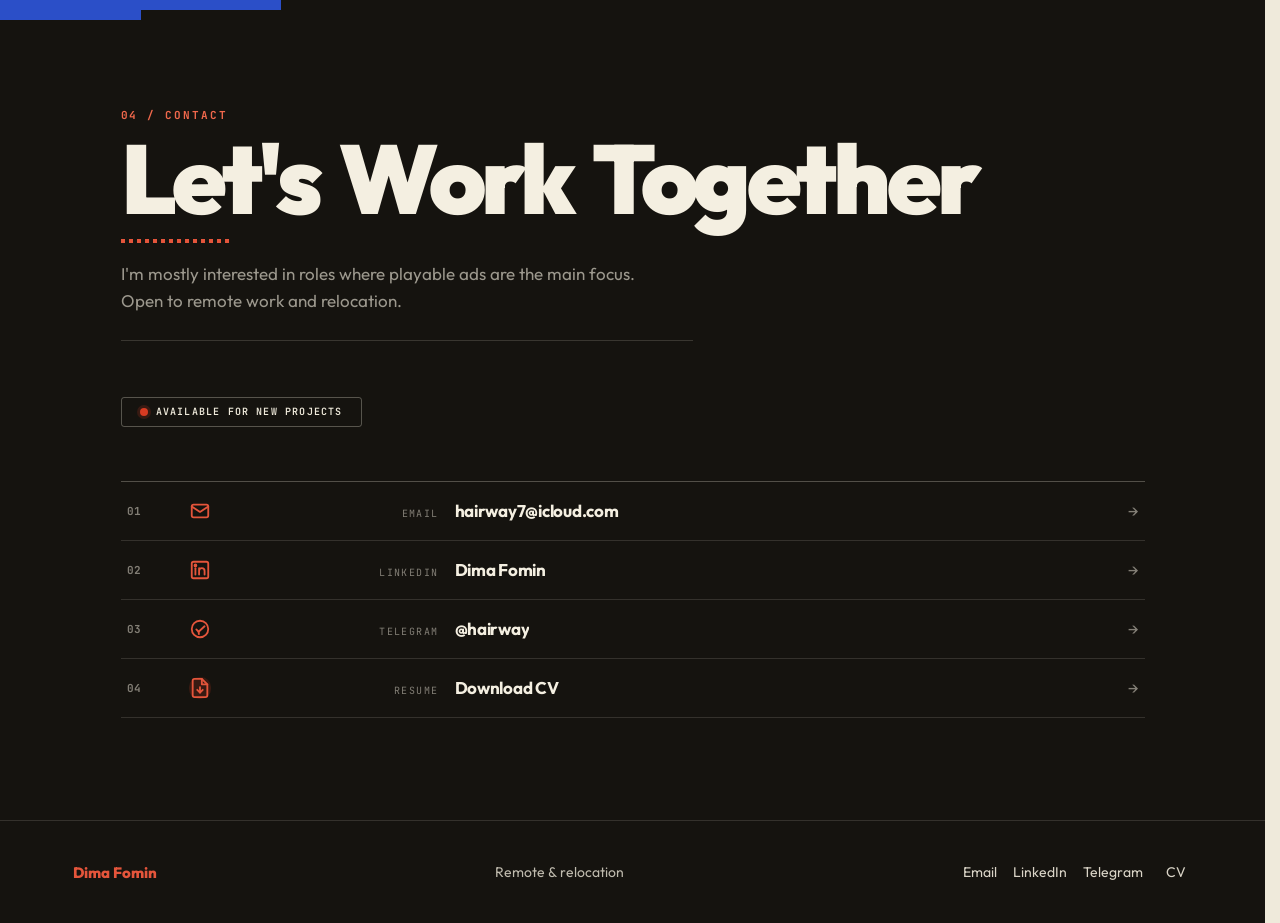
==== commit a76b688e: "Keep the focused device clear of the ticker and the captions - The fit measured the device mid-anima" ====
--- a/index.html
+++ b/index.html
@@ -1154,19 +1154,44 @@
         // throw it off screen.
         const seen = root.getBoundingClientRect();
         if (seen.bottom < 80 || seen.top > window.innerHeight - 80) return;
+        // Side by side, the device is placed against the viewport, so the hero
+        // is pinned to the top first: a page left scrolled part-way (or scrolled
+        // later) would otherwise carry the device down into the ticker.
+        const narrow = window.matchMedia('(max-width: 860px)').matches;
+        const homeTop = home.getBoundingClientRect().top;
+        if (!narrow && Math.abs(homeTop) > 1) {
+            window.scrollTo({ top: window.scrollY + homeTop, behavior: 'instant' });
+        }
         // The class is applied first: it reveals the exit control, which changes
         // the device's height, and the fit has to account for that row.
         root.style.setProperty('--hc-shift', dx + 'px');
         root.style.setProperty('--hc-lift', dy + 'px');
         root.style.setProperty('--hc-zoom', zoom);
         home.classList.add('is-focused');
-        const b = root.getBoundingClientRect();
-        const w = b.width / zoom, h = b.height / zoom;
-        const cx = b.left + b.width / 2 - dx, cy = b.top + b.height / 2 - dy;
+        // The device's own layout box, not its on-screen rect: a resize (the
+        // browser's tab sidebar sliding open) refits it while the previous move
+        // is still animating, and a mid-flight rect put the centre off to one side.
+        let lx = 0, ly = 0;
+        for (let el = root; el; el = el.offsetParent) { lx += el.offsetLeft; ly += el.offsetTop; }
+        const w = root.offsetWidth, h = root.offsetHeight;
+        const cx = lx - window.scrollX + w / 2, cy = ly - window.scrollY + h / 2;
         const vw = document.documentElement.clientWidth, vh = window.innerHeight;
-        // the seam ticker owns the bottom of the hero, so it is not fair game
-        const top = 88, bottom = vh - 76;
-        zoom = Math.max(1, Math.min((vw - 40) / w, (bottom - top) / h, 2.4));
+        // The seam ticker owns the bottom of the hero, so it is not fair game.
+        // Both edges are measured: once the page is scrolled even a little, or
+        // the browser chrome changes the window height, the ticker rides up
+        // from where a fixed offset assumed it was.
+        const nav = document.querySelector('nav');
+        const ticker = document.querySelector('.ticker');
+        const navBottom = nav ? nav.getBoundingClientRect().bottom : 0;
+        const tickerTop = ticker ? ticker.getBoundingClientRect().top : vh;
+        const top = Math.max(88, navBottom + 20);
+        const bottom = Math.min(vh - 76, tickerTop - 20);
+        // a short window may need the device smaller than its resting size, since
+        // focus mode adds the control row to it
+        // Where the captions show (880px and up), each side keeps room for a
+        // plate at its narrowest, so the device never grows in under one.
+        const room = vw >= 880 ? vw - 2 * (220 + 52 + 26) : vw - 40;
+        zoom = Math.max(0.5, Math.min(room / w, (bottom - top) / h, 2.4));
         dx = Math.round(vw / 2 - cx);
         dy = Math.round((top + bottom) / 2 - cy);
         root.style.setProperty('--hc-shift', dx + 'px');
--- a/style.css
+++ b/style.css
@@ -1994,6 +1994,13 @@
 .hc-controls{gap:6px}
 .hc-controls .hc-abtn:first-of-type{margin-left:4px}
 @media(max-width:860px){.hc-key{height:40px}.hc-key .hc-ico{width:13px;height:12px}}
+/* a short window keeps the device at its narrowest, where five keys and the
+   two decorative buttons overflow the shell; the decoration gives way */
+@media(max-height:760px) and (min-width:861px){
+    .hc-controls .hc-abtn{display:none}
+    .hc-controls{gap:5px}
+    .hc-key{min-width:30px}
+}
 
 
 /* the exit key only exists while a build is running */
